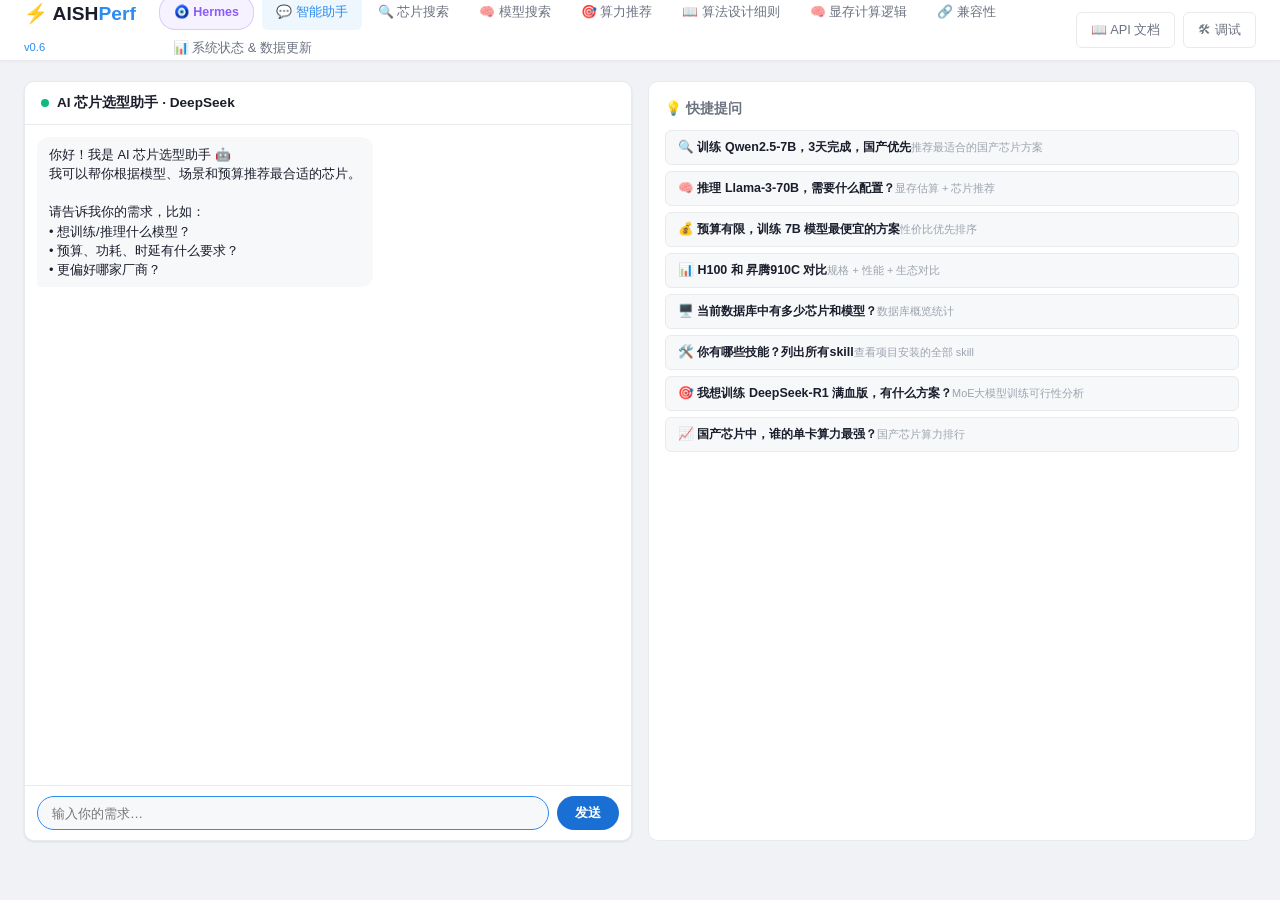
==== static/index.html @ 3d71a78c "chore: checkpoint recommendation and data refresh work" ====
<!DOCTYPE html>
<html lang="zh-CN">
<head>
<meta charset="UTF-8">
<meta name="viewport" content="width=device-width, initial-scale=1.0">
<title>AISHPerf — 算力选型知识图谱 v0.5</title>
<script>
/* 芯片搜索、模型搜索、算力推荐被 iframe 嵌入时自动隐藏平台导航；?embed=1 可显式预览。 */
(function(){
  var path=location.pathname.length>1?location.pathname.replace(/\/+$/,''):'/';
  var supported=['/chips','/models','/recommend'].indexOf(path)>=0;
  var requested=new URLSearchParams(location.search).get('embed');
  var framed=window.self!==window.top;
  if(supported&&(framed||requested==='1'||requested==='true')){
    document.documentElement.classList.add('embed-mode');
  }
})();
</script>
<style>
/* ── Reset & Base ── */
*,*::before,*::after{box-sizing:border-box;margin:0;padding:0}
:root{
  --bg:#f0f2f5;--bg2:#ffffff;--bg3:#f7f8fa;--bg4:#e8eaed;
  --text:#1a1d2b;--text2:#6b7280;--text3:#9ca3af;
  --accent:#2d8cf0;--accent2:#1a6fd4;--green:#10b981;--red:#ef4444;
  --orange:#f59e0b;--blue:#3b82f6;--purple:#8b5cf6;
  --radius:10px;--radius-sm:6px;--border:1px solid var(--bg4);
  --shadow:0 1px 3px rgba(0,0,0,0.06),0 1px 2px rgba(0,0,0,0.04);
  --shadow-hover:0 4px 12px rgba(0,0,0,0.08);
  --transition:0.2s ease;
}
html{font-size:16px;scroll-behavior:smooth}
body{
  font-family:-apple-system,BlinkMacSystemFont,'Segoe UI','PingFang SC','Microsoft YaHei',sans-serif;
  background:var(--bg);color:var(--text);line-height:1.6;
  min-height:100vh;
}
a{color:var(--accent);text-decoration:none}

/* ── Header ── */
header{
  background:var(--bg2);border-bottom:var(--border);
  padding:0 24px;position:sticky;top:0;z-index:100;
  box-shadow:0 1px 2px rgba(0,0,0,0.04);
}
.header-inner{
  max-width:1440px;margin:0 auto;display:flex;align-items:center;
  justify-content:space-between;height:60px;gap:12px;
}
.logo{font-size:1.2rem;font-weight:700;color:var(--text)}
.logo span{color:var(--accent)}
.version{font-size:0.7rem;color:var(--text3);font-weight:400}

/* ── Tabs ── */
nav{display:flex;gap:2px;flex-wrap:wrap}
nav button{
  background:none;border:none;color:var(--text2);font-size:0.8rem;
  padding:8px 14px;border-radius:6px;cursor:pointer;
  font-weight:500;transition:var(--transition);white-space:nowrap;
}
nav button:hover{color:var(--accent);background:var(--bg3)}
nav button.active{color:var(--accent);background:rgba(45,140,240,0.08)}
.hermes-nav-btn{
  display:inline-flex;align-items:center;gap:4px;
  padding:7px 14px;border-radius:16px;cursor:pointer;
  font-size:0.78rem;font-weight:600;color:var(--purple);
  background:rgba(139,92,246,0.08);border:1px solid rgba(139,92,246,0.25);
  transition:var(--transition);white-space:nowrap;text-decoration:none;
  margin-right:6px;
}
.hermes-nav-btn:hover{background:rgba(139,92,246,0.16);border-color:var(--purple);color:var(--purple)}
.api-link{
  color:var(--text2);font-size:0.8rem;font-weight:500;
  padding:7px 14px;border-radius:6px;text-decoration:none;
  border:var(--border);transition:var(--transition);white-space:nowrap;
}
.api-link:hover{color:var(--accent);border-color:var(--accent);background:rgba(45,140,240,0.04)}
.api-links{display:flex;gap:8px}

/* ── Main ── */
main{max-width:1440px;margin:0 auto;padding:20px 24px}
.tab-panel{display:none}
.tab-panel.active{display:block}

/* ── Filters bar ── */
.filters{
  display:flex;flex-wrap:wrap;gap:10px;margin-bottom:14px;
  align-items:center;padding:14px 16px;background:var(--bg2);
  border-radius:var(--radius);border:var(--border);box-shadow:var(--shadow);
}
.filters input,.filters select{
  background:var(--bg3);color:var(--text);border:var(--border);
  border-radius:var(--radius-sm);padding:8px 12px;font-size:0.84rem;
  outline:none;transition:var(--transition);
}
.filters input:focus,.filters select:focus{border-color:var(--accent);box-shadow:0 0 0 3px rgba(45,140,240,0.12)}
.filters .autocomplete-wrapper{flex:1;min-width:160px}
.filters select{min-width:100px}
.filters .btn{
  background:var(--accent);color:#fff;border:none;padding:9px 20px;
  border-radius:var(--radius-sm);font-weight:600;cursor:pointer;
  font-size:0.84rem;transition:var(--transition);
}
.filters .btn:hover{background:var(--accent2);box-shadow:var(--shadow-hover);transform:translateY(-1px)}
.vram-slider{display:flex;align-items:center;gap:6px;font-size:0.8rem;color:var(--text2)}
.vram-slider input{width:80px;min-width:60px;text-align:center}

/* ── Autocomplete dropdown ── */
.autocomplete-wrapper{position:relative;flex:1;min-width:160px}
.autocomplete-wrapper .ac-input{width:100%}
.ac-dropdown{display:none;position:absolute;top:100%;left:0;right:0;z-index:500;
  max-height:280px;overflow-y:auto;background:var(--bg2);border:1px solid var(--accent);
  border-top:none;border-radius:0 0 var(--radius-sm) var(--radius-sm);box-shadow:0 8px 24px rgba(0,0,0,0.1)}
.ac-dropdown.open{display:block}
.ac-item{display:flex;align-items:center;gap:8px;padding:8px 12px;cursor:pointer;
  font-size:0.78rem;border-bottom:var(--border);transition:var(--transition)}
.ac-item:last-child{border-bottom:none}
.ac-item:hover,.ac-item.active{background:var(--bg3)}
.ac-item .ac-name{font-weight:600;color:var(--text);flex:1;overflow:hidden;text-overflow:ellipsis;white-space:nowrap}
.ac-item .ac-meta{color:var(--text3);font-size:0.68rem;white-space:nowrap;flex-shrink:0}
.ac-item .ac-tag{font-size:0.62rem;padding:1px 5px;border-radius:3px;flex-shrink:0}
.ac-empty{padding:10px 14px;font-size:0.75rem;color:var(--text3);text-align:center}
/* Selected tags */
.ac-tags{display:flex;flex-wrap:wrap;gap:4px;margin-bottom:6px}
.ac-tag{display:inline-flex;align-items:center;gap:4px;background:var(--accent);color:#fff;
  padding:3px 10px;border-radius:14px;font-size:0.72rem;cursor:pointer}
.ac-tag:hover{background:var(--red)}

/* ── Cards ── */
.card-grid{display:grid;grid-template-columns:repeat(auto-fill,minmax(340px,1fr));gap:12px}
.card{
  background:var(--bg2);border:var(--border);border-radius:var(--radius);
  padding:16px 18px;cursor:pointer;transition:var(--transition);box-shadow:var(--shadow);
}
.card:hover{border-color:var(--accent);transform:translateY(-2px);box-shadow:var(--shadow-hover)}

.card-header{display:flex;justify-content:space-between;align-items:flex-start;margin-bottom:8px}
.card-vendor{
  font-size:0.72rem;padding:2px 8px;border-radius:4px;
  font-weight:600;letter-spacing:0.04em;
}
.vendor-foreign{background:rgba(59,130,246,0.1);color:var(--blue)}
.vendor-domestic{background:rgba(245,158,11,0.1);color:var(--orange)}
.card-model{font-size:1rem;font-weight:600;margin-bottom:4px}
.card-series{font-size:0.78rem;color:var(--text3);margin-bottom:8px}

.card-stats{display:grid;grid-template-columns:1fr 1fr;gap:4px 14px}
.card-stat{display:flex;justify-content:space-between;font-size:0.78rem}
.card-stat .label{color:var(--text3)}
.card-stat .value{font-weight:600;font-variant-numeric:tabular-nums}

.card-tags{display:flex;gap:6px;flex-wrap:wrap;margin-top:8px}
.card-meta{display:flex;gap:12px;font-size:0.7rem;color:var(--text3);margin-top:6px;padding-top:6px;border-top:var(--border)}
.card-meta span{display:flex;align-items:center;gap:3px}
.tag{
  font-size:0.68rem;padding:2px 8px;border-radius:4px;
  background:var(--bg3);color:var(--text2);
}
.tag.precision{color:var(--purple);background:rgba(139,92,246,0.08)}
.tag.cloud{color:var(--blue);background:rgba(59,130,246,0.08)}
.tag.compat{color:var(--blue);background:rgba(59,130,246,0.08)}
.tag.undisclosed{color:var(--red);background:rgba(239,68,68,0.08);font-weight:600}

/* ── Detail panel ── */
.detail-overlay{
  display:none;position:fixed;inset:0;z-index:200;
  background:rgba(0,0,0,0.75);backdrop-filter:blur(4px);
  overflow-y:auto;padding:24px;
}
.detail-overlay.open{display:flex;justify-content:center;align-items:center}
.detail-panel{
  background:var(--bg2);border:var(--border);border-radius:var(--radius);
  width:100%;max-width:960px;max-height:82vh;
  display:flex;flex-direction:column;
  box-shadow:0 16px 48px rgba(0,0,0,0.12);overflow:hidden;
}
.detail-header{
  padding:18px 22px;border-bottom:var(--border);
  display:flex;justify-content:space-between;align-items:center;
  position:sticky;top:0;background:var(--bg2);border-radius:var(--radius) var(--radius) 0 0;z-index:10;
}
.detail-header h2{font-size:1.1rem}
.detail-close{
  background:var(--bg4);border:none;color:var(--text);width:30px;height:30px;
  border-radius:50%;cursor:pointer;font-size:1rem;display:flex;
  align-items:center;justify-content:center;transition:var(--transition);
}
.detail-close:hover{background:var(--red);color:#fff}
/* ── Detail tabs (v3.0) ── */
.detail-tabs{
  display:flex;gap:4px;padding:0 22px;border-bottom:var(--border);
  background:var(--bg3);overflow-x:auto;
}
.detail-tab{
  background:none;border:none;color:var(--text2);font-size:0.78rem;
  padding:10px 16px;cursor:pointer;font-weight:500;
  border-bottom:2px solid transparent;transition:var(--transition);
  white-space:nowrap;
}
.detail-tab:hover{color:var(--text);background:var(--bg4)}
.detail-tab.active{color:var(--accent);border-bottom-color:var(--accent)}
.detail-tab-panel{display:none;padding:14px 22px 22px;overflow-y:auto;overflow-x:hidden;flex:1;min-height:0;word-break:break-word}
.detail-tab-panel.active{display:block;overflow-y:auto;max-height:100%}
.detail-body{padding:0;overflow:hidden;flex:1;min-height:0;display:flex;flex-direction:column}

.group{
  margin-bottom:14px;border:var(--border);border-radius:var(--radius-sm);
  overflow:visible;
}
.group-header{
  padding:9px 14px;background:var(--bg3);
  font-size:0.78rem;font-weight:700;
  letter-spacing:0.05em;color:var(--accent);cursor:pointer;
  display:flex;justify-content:space-between;align-items:center;
  position:relative;z-index:1;text-transform:none;
}
.group-header{text-transform:none;}
.group.collapsed .group-body{display:none}
.group-body{overflow:visible!important;padding:10px 14px;display:grid;grid-template-columns:repeat(auto-fill,minmax(220px,1fr));gap:6px}
.group-field{overflow:visible;display:flex;justify-content:space-between;font-size:0.78rem;gap:6px;padding:4px 6px;border-bottom:var(--border);border-radius:2px}
.group-field:nth-child(even){background:var(--bg4)}
.group-field .key{color:var(--text3);white-space:nowrap;min-width:120px}
.group-field .val{font-weight:500;text-align:right;word-break:break-all;position:relative;cursor:help}
.group-field .val:hover{color:var(--accent)}

/* Provenance tooltip — positioned via JS, CSS fallback */
.prov-tooltip{display:none;position:absolute;bottom:calc(100% + 6px);right:0;z-index:99999;
  background:var(--bg2);border:2px solid var(--accent);border-radius:var(--radius-sm);
  padding:8px 10px;min-width:240px;max-width:380px;box-shadow:0 12px 32px rgba(0,0,0,0.2);
  font-size:0.68rem;text-align:left;pointer-events:none}
.val-has-provenance:hover>.prov-tooltip{display:block}

/* Provenance row */
.prov-row{
  font-size:0.72rem;padding:4px 8px;background:var(--bg3);border-radius:4px;
  margin:2px 0;color:var(--text2);
}
.prov-row .prov-src{color:var(--accent);word-break:break-all}

/* ── Table view ── */
.data-table{width:100%;border-collapse:collapse;font-size:0.78rem}
.data-table th{
  text-align:left;padding:8px 10px;background:var(--bg3);
  color:var(--text2);font-weight:600;border-bottom:var(--border);
  position:sticky;top:0;
}
.data-table td{padding:6px 10px;border-bottom:var(--border)}
.data-table tr:hover{background:var(--bg3)}
.table-wrap{max-height:500px;overflow:auto;border:var(--border);border-radius:var(--radius-sm)}

/* ── Recommend form ── */
.recommend-form{
  display:grid;grid-template-columns:repeat(auto-fill,minmax(190px,1fr));
  gap:10px;padding:18px;background:var(--bg2);border-radius:var(--radius);
  border:var(--border);margin-bottom:18px;
}
.form-group{display:flex;flex-direction:column;gap:4px}
.form-group label{font-size:0.73rem;color:var(--text2);font-weight:600}
.form-group input,.form-group select{
  background:var(--bg3);color:var(--text);border:var(--border);
  border-radius:var(--radius-sm);padding:8px 10px;font-size:0.85rem;outline:none;
}
.form-group input:focus,.form-group select:focus{border-color:var(--accent)}
.form-actions{grid-column:1/-1;display:flex;gap:8px}
.form-actions .btn{padding:9px 24px;font-size:0.88rem}
.toggle-row{display:flex;align-items:center;gap:6px}
.toggle-row label{font-size:0.8rem;color:var(--text2)}
.toggle{
  width:40px;height:22px;background:var(--bg4);border-radius:11px;
  position:relative;cursor:pointer;transition:var(--transition);
}
.toggle.on{background:var(--accent)}
.toggle::after{
  content:'';position:absolute;width:16px;height:16px;background:#fff;
  border-radius:50%;top:3px;left:3px;transition:var(--transition);
}
.toggle.on::after{left:21px}

/* ── Advanced filter (collapsible) ── */
.rec-advanced{grid-column:1/-1;border:var(--border);border-radius:var(--radius-sm);overflow:hidden;background:var(--bg3)}
.rec-advanced summary{
  cursor:pointer;list-style:none;display:flex;align-items:center;gap:8px;
  padding:10px 14px;font-weight:600;font-size:0.85rem;color:var(--text);user-select:none;
}
.rec-advanced summary::-webkit-details-marker{display:none}
.rec-advanced summary::marker{display:none}
.rec-advanced .rec-adv-arrow{margin-left:auto;color:var(--text2);font-size:0.7rem;transition:transform 0.2s}
.rec-advanced[open] .rec-adv-arrow{transform:rotate(90deg)}
.rec-advanced-grid{display:grid;grid-template-columns:repeat(auto-fill,minmax(190px,1fr));gap:10px;padding:14px;border-top:var(--border)}

/* ── Recommend result card ── */
.rec-card{
  background:var(--bg2);border:var(--border);border-radius:var(--radius);
  padding:16px 18px;margin-bottom:10px;transition:var(--transition);
}
.rec-card:hover{border-color:var(--accent)}
.rec-card.best{border-color:var(--accent);box-shadow:0 4px 16px rgba(45,140,240,0.15)}
.rec-rank{font-size:.86rem;color:var(--accent);font-weight:700;margin-bottom:10px}
.rec-header{display:flex;justify-content:space-between;align-items:flex-start;margin-bottom:8px}
.rec-header h3{font-size:0.95rem}
.rec-score{font-size:1.3rem;font-weight:700;color:var(--accent)}
.rec-stats{display:grid;grid-template-columns:repeat(auto-fill,minmax(130px,1fr));gap:4px;margin-bottom:8px}
.rec-stat .label{font-size:0.68rem;color:var(--text3)}
.rec-stat .value{font-size:0.85rem;font-weight:600}
.rec-rationale{font-size:.82rem;color:var(--text2)}
/* ── Recommend card overview (3 columns) ── */
.rec-overview-grid{
  display:grid;grid-template-columns:minmax(0,1.05fr) minmax(0,1.1fr) minmax(250px,.85fr);
  gap:12px;margin-bottom:12px;
}
.rec-overview-panel{
  min-width:0;background:var(--bg3);border:1px solid var(--bg4);
  border-radius:var(--radius-sm);padding:14px 16px;
}
.rec-overview-title{
  display:flex;align-items:center;gap:7px;margin-bottom:11px;
  color:var(--text);font-size:1.08rem;font-weight:750;line-height:1.3;
}
.rec-basic-primary{display:grid;grid-template-columns:1fr 1fr;gap:8px}
.rec-basic-field{
  min-width:0;padding:8px 10px;background:var(--bg2);border:1px solid var(--bg4);
  border-radius:6px;
}
.rec-basic-field.wide{grid-column:1/-1}
.rec-basic-field .label{font-size:.73rem;color:var(--text3);margin-bottom:2px}
.rec-basic-field .value{font-size:.92rem;color:var(--text);font-weight:700;line-height:1.45;word-break:break-word}
.rec-basic-field .value.precision{font-size:.78rem;font-weight:600}
.rec-basic-secondary{display:flex;flex-wrap:wrap;gap:6px;margin-top:9px}
.rec-basic-secondary span{
  padding:3px 7px;border-radius:4px;background:var(--bg4);color:var(--text2);
  font-size:.71rem;line-height:1.4;
}
.rec-basic-actions{display:flex;align-items:center;gap:8px;margin-top:10px;flex-wrap:wrap}
.rec-basic-actions .rec-profile-btn{margin-left:0}
.rec-reason-list{list-style:none;display:grid;gap:9px}
.rec-reason-list li{font-size:.83rem;color:var(--text2);line-height:1.55;padding-left:14px;position:relative}
.rec-reason-list li::before{content:'•';position:absolute;left:0;color:var(--accent);font-weight:800}
.rec-reason-list b{color:var(--text);font-weight:700}
.rec-quantity-list{display:grid;gap:10px}
.rec-quantity-tier{
  display:grid;grid-template-columns:1fr auto;gap:3px 12px;align-items:center;
  padding:11px 12px;background:var(--bg2);border:1px solid var(--bg4);border-radius:7px;
}
.rec-quantity-tier.primary{border-color:rgba(45,140,240,.35);background:rgba(45,140,240,.045)}
.rec-quantity-tier .qt-name{font-size:.83rem;color:var(--text);font-weight:700}
.rec-quantity-tier .qt-cards{grid-row:1/3;grid-column:2;font-size:1.35rem;color:var(--accent);font-weight:800;white-space:nowrap}
.rec-quantity-tier .qt-cards small{font-size:.72rem;margin-left:2px;color:var(--text2)}
.rec-quantity-tier .qt-desc{font-size:.7rem;color:var(--text3);line-height:1.45}
.rec-quantity-note{margin-top:9px;color:var(--text3);font-size:.69rem;line-height:1.5}
.rec-deployment-content{margin-top:12px;padding-top:11px;border-top:1px solid var(--bg4)}
.rec-deployment-content .deployment-title{font-size:.86rem;font-weight:750;color:var(--text);margin-bottom:7px}
.rec-deployment-content .rec-rationale{font-size:.77rem;line-height:1.5;margin-bottom:8px}
.rec-deployment-content .rec-deploy-link,.rec-deployment-content .rec-deploy-none{margin-left:0;font-size:.74rem}
@media(max-width:1050px){
  .rec-overview-grid{grid-template-columns:1fr 1fr}
  .rec-quantity-panel{grid-column:1/-1}
  .rec-quantity-list{grid-template-columns:1fr 1fr}
}
@media(max-width:720px){
  .rec-overview-grid{grid-template-columns:1fr}
  .rec-quantity-panel{grid-column:auto}
  .rec-quantity-list{grid-template-columns:1fr}
  .rec-basic-primary{grid-template-columns:1fr}
  .rec-basic-field.wide{grid-column:auto}
}
/* ── Legacy compact row helpers ── */
.rec-calc-row{
  display:grid;grid-template-columns:1fr 1fr;gap:12px;margin-bottom:10px;
  background:var(--bg3);border-radius:var(--radius-sm);padding:10px 14px;
}
@media(max-width:700px){.rec-calc-row{grid-template-columns:1fr}}
.rec-calc-item{font-size:0.73rem;padding:2px 0}
.rec-calc-item .rcl{color:var(--text3);font-size:0.68rem}
.rec-calc-item .rcv{color:var(--text);font-weight:600}
.rec-calc-item .rcd{color:var(--text3);font-size:0.63rem;word-break:break-all}
.rec-chip-row{
  display:flex;align-items:center;gap:10px;flex-wrap:wrap;
  background:var(--bg3);border-radius:var(--radius-sm);padding:8px 14px;margin-bottom:10px;
  font-size:0.75rem;
}
.rec-chip-row .chip-name{font-weight:700;font-size:0.88rem;color:var(--text)}
.rec-chip-row .chip-meta{color:var(--text2);font-size:0.7rem}
.rec-chip-row .chip-spec{color:var(--text);font-weight:500;font-size:0.72rem;white-space:nowrap}
.rec-chip-row .chip-spec-sep{color:var(--bg4)}
.rec-profile-btn{
  display:inline-block;margin-left:auto;font-size:.72rem;color:var(--accent);
  cursor:pointer;padding:4px 10px;border:1px solid var(--accent);border-radius:4px;
  transition:var(--transition);background:transparent;white-space:nowrap;flex-shrink:0;
}
.rec-profile-btn:hover{background:var(--accent);color:#fff}
.rec-deploy-link{
  display:inline-block;font-size:.74rem;color:var(--green);cursor:pointer;
  padding:4px 10px;border:1px solid var(--green);border-radius:4px;
  transition:var(--transition);background:transparent;white-space:nowrap;
  text-decoration:none;flex-shrink:0;margin-left:auto;
}
.rec-deploy-link:hover{background:var(--green);color:#fff}
.rec-deploy-none{
  font-size:.72rem;color:var(--text3);white-space:nowrap;margin-left:auto;
}
/* ── Scoring detail panel (collapsible) ── */
.rec-scoring-breakdown{
  margin:0 0 8px;border:1px solid rgba(45,140,240,.22);
  background:rgba(45,140,240,.035);border-radius:8px;overflow:hidden;
}
.rec-scoring-toggle{
  display:flex;align-items:center;gap:8px;width:100%;font-size:.91rem;font-weight:700;
  color:var(--accent);cursor:pointer;user-select:none;padding:10px 12px;
}
.rec-scoring-toggle .arrow{transition:transform 0.2s;font-size:.62rem}
.rec-scoring-toggle.open .arrow{transform:rotate(90deg)}
.rec-scoring-panel{
  display:none;margin:0;border-top:1px solid rgba(45,140,240,.14);padding:10px 12px 4px;
}
.rec-scoring-panel.open{display:block}
.rec-scoring-cat{
  margin-bottom:8px;border:1px solid var(--bg4);border-radius:var(--radius-sm);
  overflow:hidden;
}
.rec-scoring-cat-header{
  padding:7px 10px;background:var(--bg4);font-size:.79rem;font-weight:600;
  display:flex;align-items:center;gap:8px;
}
.rec-scoring-cat-header .cat-score{color:var(--accent);margin-left:auto}
.rec-scoring-dim{
  padding:6px 10px 6px 18px;font-size:.74rem;border-bottom:1px solid var(--bg4);
  line-height:1.5;
}
.rec-scoring-dim:last-child{border-bottom:none}
.rec-scoring-dim .dim-head{
  display:flex;align-items:baseline;gap:8px;flex-wrap:wrap;
}
.rec-scoring-dim .dim-name{font-weight:600;color:var(--text);font-size:.78rem}
.rec-scoring-dim .dim-wbar{font-size:.66rem;color:var(--text3)}
.rec-scoring-dim .dim-calc{font-size:.69rem;color:var(--text2);margin-top:2px}
.rec-scoring-dim .dim-formula{font-size:.66rem;color:var(--text3);font-family:monospace;margin-top:1px}
.rec-scoring-dim .dim-raw{font-size:.64rem;color:var(--text3);margin-top:1px}
.rec-scoring-dim .dim-trace-explain{font-size:.65rem;color:var(--text2);margin:1px 0 3px 15px;line-height:1.45}
.rec-scoring-dim .dim-explain{
  font-size:.67rem;color:var(--text2);margin-top:4px;padding:4px 7px;
  border-left:2px solid var(--accent);background:color-mix(in srgb,var(--accent) 6%,transparent);
  border-radius:0 4px 4px 0;
}
html.embed-mode header{display:none}
html.embed-mode main{padding-top:12px}
.dim-row{cursor:pointer;transition:background 0.15s;padding:3px 4px;border-radius:4px;margin:0 -4px}
.dim-row:hover{background:rgba(255,255,255,0.04)}
.scoring-details{margin-top:8px}
.scoring-details summary{font-size:0.75rem;color:var(--text2);cursor:pointer;font-weight:500;user-select:none}
.scoring-dim{font-size:0.68rem;color:var(--text3);margin-top:6px;line-height:1.5}

/* Score tooltip */
.score-tooltip{
  position:fixed;z-index:9999;max-width:380px;min-width:200px;
  background:rgba(20,24,36,0.96);color:#e8eaf0;
  border:1px solid rgba(255,255,255,0.12);border-radius:10px;
  padding:12px 15px;font-size:0.78rem;line-height:1.55;
  box-shadow:0 8px 32px rgba(0,0,0,0.5);
  pointer-events:none;opacity:0;transition:opacity 0.18s;
  backdrop-filter:blur(8px);
}
.score-tooltip.visible{opacity:1}
.score-tooltip .tt-title{font-weight:700;font-size:0.88rem;margin-bottom:6px;display:flex;justify-content:space-between;align-items:center}
.score-tooltip .tt-title .tt-score{font-size:1.1rem;color:var(--accent)}
.score-tooltip .tt-formula{color:var(--text2);font-size:0.73rem;margin-bottom:6px;padding:6px 8px;background:rgba(255,255,255,0.04);border-radius:6px;font-family:'SF Mono','Cascadia Code',Consolas,monospace}
.score-tooltip .tt-raw{font-size:0.7rem;color:var(--text3)}
.score-tooltip .tt-raw span{display:inline-block;margin-right:10px;white-space:nowrap}
.score-tooltip .tt-weight{color:var(--text3);font-size:0.7rem;margin-top:4px}

.dim-row{cursor:pointer;transition:background 0.15s;padding:3px 4px;border-radius:4px;margin:0 -4px}
.dim-row:hover{background:rgba(255,255,255,0.04)}

/* VRAM + card calculation breakdown */
.calc-breakdown{margin:0 0 8px;border:1px solid rgba(45,140,240,.22);background:rgba(45,140,240,.035);border-radius:8px;font-size:.77rem;overflow:hidden}
.calc-breakdown summary{list-style:none;display:flex;align-items:center;gap:8px;padding:10px 12px;font-weight:700;color:var(--accent);cursor:pointer;user-select:none;font-size:.91rem}
.calc-breakdown summary::-webkit-details-marker{display:none}.calc-breakdown summary::marker{display:none}
.calc-breakdown summary .calc-arrow{font-size:.62rem;transition:transform .2s}.calc-breakdown[open] summary .calc-arrow{transform:rotate(90deg)}
.calc-breakdown summary .calc-summary-text{margin-left:auto;color:var(--text2);font-weight:500;font-size:.7rem}
.calc-body{padding:0 12px 12px;border-top:1px solid rgba(45,140,240,.14)}
.calc-inputs{display:flex;gap:5px;flex-wrap:wrap;padding:9px 0 7px}.calc-chip{padding:2px 7px;border-radius:10px;background:var(--bg4);color:var(--text2);font-size:.68rem}
.calc-moe-note{display:flex;gap:7px;margin:2px 0 9px;padding:7px 9px;border-radius:6px;background:rgba(245,158,11,.09);color:var(--orange);font-size:.71rem;line-height:1.45}
.calc-section-title{font-weight:650;color:var(--text);font-size:.77rem;margin:9px 0 5px}
.calc-component{display:grid;grid-template-columns:minmax(130px,.7fr) minmax(280px,2.3fr) auto;gap:10px;align-items:center;padding:7px 9px;margin:4px 0;background:var(--bg3);border-radius:6px}
.calc-component .cc-name{color:var(--text2);font-size:.71rem}.calc-component .cc-formula{color:var(--text);font-family:'SF Mono','Cascadia Code',Consolas,monospace;font-size:.7rem;word-break:break-word}.calc-component .cc-result{color:var(--accent);font-weight:700;white-space:nowrap}
.calc-tiers{display:grid;grid-template-columns:repeat(3,minmax(0,1fr));gap:7px}.calc-tiers.two{grid-template-columns:repeat(2,minmax(0,1fr))}.calc-tier{padding:8px 9px;background:var(--bg3);border-radius:6px}.calc-tier .ct-name{font-size:.68rem;color:var(--text3)}.calc-tier .ct-value{font-size:.88rem;font-weight:700;color:var(--text);margin:2px 0}.calc-tier .ct-formula{font-size:.66rem;color:var(--text2);line-height:1.45;word-break:break-word}
.calc-total-line{margin:6px 0 2px;padding:7px 9px;background:rgba(45,140,240,.08);border-radius:6px;color:var(--text);font-size:.72rem}.calc-total-line b{color:var(--accent)}
@media(max-width:800px){.calc-component{grid-template-columns:1fr}.calc-tiers,.calc-tiers.two{grid-template-columns:1fr}.calc-breakdown summary .calc-summary-text{display:none}}


/* Agent quick-chips panel */
.agent-layout{display:grid;grid-template-columns:1fr 1fr;gap:16px;height:calc(100vh - 140px);min-height:560px}
@media(max-width:900px){.agent-layout{grid-template-columns:1fr}}
.agent-chat-panel{display:flex;flex-direction:column;background:var(--bg2);border:var(--border);border-radius:var(--radius);overflow:visible;box-shadow:var(--shadow)}
.agent-chat-header{padding:10px 16px;border-bottom:var(--border);font-size:0.85rem;font-weight:600;display:flex;align-items:center;gap:8px;flex-shrink:0}
.agent-chat-header .dot{width:8px;height:8px;background:var(--green);border-radius:50%;animation:pulse 2s infinite}
@keyframes pulse{0%,100%{opacity:1}50%{opacity:0.4}}
#chat-messages{flex:1;overflow-y:auto;padding:12px;display:flex;flex-direction:column;gap:8px}
.chat-msg{max-width:85%;padding:8px 12px;border-radius:12px;font-size:0.8rem;line-height:1.5;word-break:break-word}
.chat-msg.tool{background:rgba(59,130,246,0.06);border:1px solid rgba(59,130,246,0.15);color:var(--blue);font-size:0.7rem;max-width:90%}
.chat-msg.tool pre{font-size:0.65rem;max-height:120px;overflow:auto;margin:4px 0 0;padding:4px 6px;background:var(--bg2);border-radius:4px;white-space:pre-wrap}
#chat-input-area{display:flex;gap:8px;padding:10px 12px;border-top:var(--border);flex-shrink:0}
#chat-input{flex:1;background:var(--bg3);color:var(--text);border:var(--border);border-radius:20px;padding:8px 14px;font-size:0.82rem;outline:none}
#chat-input:focus{border-color:var(--accent)}
#chat-send{background:var(--accent2);color:#fff;border:none;border-radius:20px;padding:8px 18px;font-weight:600;cursor:pointer;font-size:0.82rem;transition:var(--transition)}
#chat-send:hover{background:var(--accent)}
#chat-send:disabled{opacity:0.5;cursor:default}
.chat-typing{display:flex;gap:4px;padding:8px 12px}
.chat-typing span{width:6px;height:6px;background:var(--accent);border-radius:50%;animation:chatBounce 1.2s infinite}
.chat-typing span:nth-child(2){animation-delay:0.2s}
.chat-typing span:nth-child(3){animation-delay:0.4s}
@keyframes chatBounce{0%,60%,100%{transform:translateY(0)}30%{transform:translateY(-6px)}}

/* Agent quick-chips panel */
.agent-quick-panel{background:var(--bg2);border:var(--border);border-radius:var(--radius);padding:16px;overflow-y:auto}
.agent-quick-panel h3{font-size:0.85rem;margin-bottom:10px;color:var(--text2)}
.quick-chip{display:block;width:100%;text-align:left;background:var(--bg3);border:var(--border);border-radius:var(--radius-sm);padding:8px 12px;margin-bottom:6px;cursor:pointer;color:var(--text);font-size:0.78rem;transition:var(--transition)}
.quick-chip:hover{background:var(--bg4);border-color:var(--accent)}
.quick-chip .qc-title{font-weight:600;margin-bottom:2px}
.quick-chip .qc-desc{color:var(--text3);font-size:0.68rem}
.chat-msg.user{align-self:flex-end;background:var(--accent);color:#fff;border-bottom-right-radius:4px}
.chat-msg.assistant{align-self:flex-start;background:var(--bg3);color:var(--text);border-bottom-left-radius:4px}

/* ── Status cards ── */
.status-grid{display:grid;grid-template-columns:repeat(auto-fill,minmax(170px,1fr));gap:12px}
.stat-card{
  background:var(--bg2);border:var(--border);border-radius:var(--radius);
  padding:14px;text-align:center;
}
.stat-card .num{font-size:1.8rem;font-weight:700;color:var(--accent)}
.stat-card .lbl{font-size:0.75rem;color:var(--text2);margin-top:3px}
.status-section-title{display:flex;align-items:center;justify-content:space-between;gap:12px;margin:24px 0 12px}
.status-section-title h2{font-size:1.05rem}
.source-update-summary{display:flex;gap:10px;flex-wrap:wrap;margin-bottom:12px}
.source-update-pill{background:var(--bg2);border:var(--border);border-radius:999px;padding:6px 12px;font-size:0.75rem;color:var(--text2)}
.source-run-card{background:var(--bg2);border:var(--border);border-radius:var(--radius);padding:15px 16px;margin-bottom:12px;box-shadow:var(--shadow)}
.source-run-head{display:flex;align-items:center;justify-content:space-between;gap:12px;margin-bottom:11px}
.source-run-title{font-size:0.88rem;font-weight:700;color:var(--text)}
.source-run-status{border-radius:999px;padding:4px 10px;font-size:0.72rem;font-weight:700;background:rgba(59,130,246,0.1);color:var(--accent)}
.source-run-status.success{background:rgba(16,185,129,0.11);color:var(--green)}
.source-run-status.partial{background:rgba(245,158,11,0.12);color:var(--orange)}
.source-run-status.failed{background:rgba(239,68,68,0.1);color:var(--red)}
.source-run-stats{display:grid;grid-template-columns:repeat(5,minmax(92px,1fr));gap:8px}
.source-run-stat{background:var(--bg3);border-radius:var(--radius-sm);padding:9px 10px}
.source-run-stat b{display:block;font-size:1rem;color:var(--text);margin-bottom:2px}
.source-run-stat span{font-size:0.7rem;color:var(--text3)}
.source-run-meta{display:grid;grid-template-columns:repeat(auto-fit,minmax(180px,1fr));gap:8px;margin-top:10px}
.source-run-meta-item{background:var(--bg3);border-radius:var(--radius-sm);padding:8px 10px}
.source-run-meta-item span{display:block;font-size:0.68rem;color:var(--text3);margin-bottom:3px}
.source-run-meta-item b{display:block;font-size:0.75rem;color:var(--text);font-weight:600;line-height:1.45}
.source-business-card{background:linear-gradient(135deg,rgba(59,130,246,0.06),var(--bg2));border:1px solid rgba(59,130,246,0.18);border-radius:var(--radius);padding:15px 16px;margin-bottom:12px}
.source-business-title{font-size:0.88rem;font-weight:700;color:var(--text);margin-bottom:10px}
.source-business-flow{display:flex;align-items:center;gap:7px;flex-wrap:wrap;font-size:0.72rem;color:var(--text3);margin-bottom:11px}
.source-business-step{background:var(--bg3);border:var(--border);border-radius:999px;padding:5px 9px}
.source-business-step.active{color:var(--accent);border-color:rgba(59,130,246,0.35);background:rgba(59,130,246,0.08)}
.source-business-impact{font-size:0.78rem;color:var(--text2);line-height:1.65}
.source-business-impact b{color:var(--text)}
.source-run-details{background:var(--bg2);border:var(--border);border-radius:var(--radius);margin-bottom:12px;overflow:hidden}
.source-run-details summary{cursor:pointer;padding:12px 16px;font-size:0.8rem;font-weight:700;color:var(--text);list-style:none}
.source-run-details summary::-webkit-details-marker{display:none}
.source-run-details summary:before{content:'▶';display:inline-block;color:var(--accent);font-size:0.68rem;margin-right:8px;transition:transform .15s ease}
.source-run-details[open] summary:before{transform:rotate(90deg)}
.source-run-source-list{border-top:var(--border)}
.source-run-source{display:grid;grid-template-columns:minmax(180px,1.6fr) minmax(120px,.8fr) 100px minmax(180px,1fr);gap:10px;align-items:center;padding:10px 16px;border-bottom:var(--border);font-size:0.73rem}
.source-run-source:last-child{border-bottom:none}
.source-run-source-name{font-weight:600;color:var(--text);word-break:break-word}
.source-run-source-sub{font-size:0.68rem;color:var(--text3);margin-top:2px}
.source-source-status{display:inline-flex;width:max-content;border-radius:999px;padding:3px 8px;font-weight:700;background:rgba(16,185,129,0.1);color:var(--green)}
.source-source-status.failed,.source-source-status.retry_wait,.source-source-status.unsupported{background:rgba(239,68,68,0.09);color:var(--red)}
.source-source-fields{display:flex;gap:4px;flex-wrap:wrap;color:var(--text3)}
.source-source-field{border-radius:999px;background:rgba(139,92,246,0.08);color:var(--purple);padding:3px 7px}
.source-update-list{display:grid;gap:10px}
.source-update-card{background:var(--bg2);border:var(--border);border-radius:var(--radius);padding:15px 16px;box-shadow:var(--shadow)}
.source-update-head{display:flex;justify-content:space-between;gap:14px;align-items:flex-start}
.source-update-title{font-size:0.9rem;font-weight:700;color:var(--text)}
.source-update-meta{font-size:0.72rem;color:var(--text3);margin-top:3px;word-break:break-all}
.source-update-summary-text{font-size:0.8rem;color:var(--text2);line-height:1.65;margin:10px 0}
.source-update-fields{display:flex;gap:6px;flex-wrap:wrap}
.source-update-field{font-size:0.7rem;color:var(--purple);background:rgba(139,92,246,0.08);border:1px solid rgba(139,92,246,0.2);border-radius:999px;padding:3px 9px}
.source-diff{margin-top:12px;border:var(--border);border-radius:var(--radius-sm);overflow:auto;max-height:460px;background:#111827;color:#d1d5db;font:0.75rem/1.55 ui-monospace,SFMono-Regular,Consolas,monospace}
.source-diff-line{display:block;white-space:pre-wrap;padding:0 12px;min-height:1.55em}
.source-diff-line.add{background:rgba(16,185,129,0.16);color:#a7f3d0}
.source-diff-line.del{background:rgba(239,68,68,0.16);color:#fecaca}
.source-diff-line.hunk{color:#93c5fd;background:rgba(59,130,246,0.12)}
.source-update-actions{display:flex;gap:8px;align-items:center;flex-wrap:wrap;margin-top:10px}
.source-update-actions .btn,.status-section-title .btn{background:var(--accent);color:#fff;border:1px solid var(--accent);border-radius:var(--radius-sm);padding:7px 12px;font-size:0.75rem;font-weight:600;cursor:pointer;line-height:1.2}
.source-update-actions .btn.secondary,.status-section-title .btn.secondary{background:var(--bg2);color:var(--accent)}
.source-update-actions .btn:hover,.status-section-title .btn:hover{filter:brightness(0.97)}

/* ── Loading & Empty ── */
.loading{text-align:center;padding:36px;color:var(--text3)}
.spinner{
  width:30px;height:30px;border:3px solid var(--bg4);border-top-color:var(--accent);
  border-radius:50%;animation:spin 0.8s linear infinite;margin:0 auto 10px;
}@keyframes spin{to{transform:rotate(360deg)}}
.empty{text-align:center;padding:36px;color:var(--text3);font-size:0.85rem}
.error{background:rgba(239,68,68,0.06);color:var(--red);padding:10px 14px;
  border-radius:var(--radius-sm);font-size:0.8rem;margin-bottom:10px;border:1px solid rgba(239,68,68,0.15)}
.info{background:rgba(59,130,246,0.06);color:var(--blue);padding:10px 14px;
  border-radius:var(--radius-sm);font-size:0.8rem;margin-bottom:10px;border:1px solid rgba(59,130,246,0.12)}

/* ── Provenance field history ── */
.prov-field{border-bottom:var(--border);padding:8px 0}
.prov-field:last-child{border-bottom:none}
.prov-field-header{padding:4px 0;display:flex;gap:6px;align-items:center;flex-wrap:wrap}
.prov-field-history{padding-left:12px;border-left:2px solid var(--bg4);word-break:break-word;overflow-wrap:break-word}
.prov-history-row{padding:4px 0;border-bottom:1px dashed var(--bg4)}
.prov-history-row:last-child{border-bottom:none}

/* ── Responsive ── */
@media(max-width:768px){
  .header-inner{flex-wrap:wrap;height:auto;padding:10px 0;gap:6px}
  nav{order:3;width:100%;overflow-x:auto}
  .card-grid{grid-template-columns:1fr}
  .filters{flex-direction:column}
  .filters input{min-width:100%}
  .recommend-form{grid-template-columns:1fr}
  .detail-panel{margin:8px 0}
  .source-run-stats{grid-template-columns:repeat(2,minmax(0,1fr))}
  .source-run-meta{grid-template-columns:1fr}
  .source-run-source{grid-template-columns:1fr;gap:5px}
}
/* ═══════════ Methodology & VRAM Tab Styling ═══════════ */
/* ── Hero ── */
.mg-hero{
  background:linear-gradient(135deg, var(--bg2) 0%, rgba(45,140,240,0.06) 50%, var(--bg2) 100%);
  border:1px solid var(--bg4); border-radius:var(--radius);
  padding:28px 32px; margin-bottom:24px;
}
.mg-hero h2{font-size:1.5rem; margin:0 0 6px; color:var(--text); letter-spacing:-0.01em}
.mg-hero .mg-ver{
  display:inline-block; font-size:0.7rem; color:#fff; font-weight:600;
  background:var(--accent); padding:3px 12px; border-radius:12px;
  vertical-align:middle; margin-left:8px;
}
.mg-hero p{color:var(--text2); font-size:0.85rem; margin:0}

/* ── Section title ── */
.mg-section-title{
  display:flex; align-items:center; gap:10px;
  font-size:0.95rem; font-weight:700; color:var(--text);
  margin-bottom:14px; padding-bottom:10px;
  border-bottom:2px solid var(--bg4);
}
.mg-section-title .mg-section-icon{
  width:36px; height:36px; display:flex; align-items:center; justify-content:center;
  border-radius:10px; font-size:1.1rem; flex-shrink:0;
}

/* ── Formula cards grid ── */
.mg-formula-grid{
  display:grid; grid-template-columns:repeat(auto-fill,minmax(280px,1fr));
  gap:12px; margin-bottom:24px;
}
.mg-formula-card{
  background:var(--bg2); border:1px solid var(--bg4); border-radius:var(--radius);
  padding:0; overflow:hidden;
  transition:all 0.2s ease; cursor:default;
}
.mg-formula-card:hover{transform:translateY(-2px); box-shadow:var(--shadow-hover)}
.mg-formula-card .mg-fc-head{
  display:flex; align-items:center; gap:8px;
  padding:10px 14px; font-size:0.72rem; font-weight:600;
  letter-spacing:0.03em; text-transform:uppercase;
}
.mg-formula-card .mg-fc-body{
  padding:12px 16px; display:flex; flex-direction:column; gap:6px;
}
.mg-formula-card .mg-fc-param{
  display:flex; justify-content:space-between; align-items:center;
  font-size:0.72rem; color:var(--text2);
  padding:4px 8px; background:var(--bg3); border-radius:4px;
}
.mg-formula-card .mg-fc-param code{color:var(--text); font-size:0.75rem; font-weight:600}
.mg-fc-label{font-size:0.7rem; color:var(--text3); font-weight:500}
.mg-fc-vram .mg-fc-head{background:rgba(59,130,246,0.08); color:var(--blue); border-left:3px solid var(--blue)}
.mg-fc-compute .mg-fc-head{background:rgba(245,158,11,0.08); color:var(--orange); border-left:3px solid var(--orange)}
.mg-fc-mfu .mg-fc-head{background:rgba(16,185,129,0.08); color:var(--green); border-left:3px solid var(--green)}
.mg-fc-inference .mg-fc-head{background:rgba(139,92,246,0.08); color:var(--purple); border-left:3px solid var(--purple)}

/* ── Category cards ── */
.mg-cat-grid{
  display:grid; grid-template-columns:repeat(4, minmax(0,1fr));
  gap:16px; margin-bottom:24px;
}
.mg-cat-card{
  background:var(--bg2); border:1px solid var(--bg4); border-radius:var(--radius);
  overflow:hidden; transition:all 0.2s ease;
}
.mg-cat-card:hover{transform:translateY(-2px); box-shadow:var(--shadow-hover)}
.mg-cat-card .mg-cc-top{
  padding:18px 20px 14px;
  border-bottom:1px solid var(--bg4);
}
.mg-cat-card:nth-child(1) .mg-cc-top{background:linear-gradient(135deg, rgba(45,140,240,0.07), transparent)}
.mg-cat-card:nth-child(2) .mg-cc-top{background:linear-gradient(135deg, rgba(245,158,11,0.07), transparent)}
.mg-cat-card:nth-child(3) .mg-cc-top{background:linear-gradient(135deg, rgba(16,185,129,0.07), transparent)}
.mg-cat-card:nth-child(4) .mg-cc-top{background:linear-gradient(135deg, rgba(139,92,246,0.07), transparent)}
.mg-cat-card .mg-cc-icon{font-size:1.6rem; margin-bottom:4px}
.mg-cat-card .mg-cc-title-row{
  display:flex; align-items:center; gap:10px; flex-wrap:wrap;
}
.mg-cat-card .mg-cc-title{font-weight:700; font-size:1.05rem; color:var(--text)}
.mg-cat-card .mg-cc-weight{
  font-size:0.73rem; font-weight:700; padding:3px 12px;
  border-radius:12px; letter-spacing:0.02em;
}
.mg-cat-card:nth-child(1) .mg-cc-weight{background:rgba(45,140,240,0.12); color:var(--accent)}
.mg-cat-card:nth-child(2) .mg-cc-weight{background:rgba(245,158,11,0.12); color:var(--orange)}
.mg-cat-card:nth-child(3) .mg-cc-weight{background:rgba(16,185,129,0.12); color:var(--green)}
.mg-cat-card:nth-child(4) .mg-cc-weight{background:rgba(139,92,246,0.12); color:var(--purple)}
.mg-cat-card .mg-cc-desc{color:var(--text2); font-size:0.78rem; margin-top:6px}
.mg-cat-card .mg-cc-body{padding:6px 12px 12px}

/* ── Dimension items inside cat card ── */
.mg-dim-item{
  display:flex; align-items:flex-start; gap:12px;
  padding:10px 12px; margin:4px 0;
  background:var(--bg3); border-radius:var(--radius-sm);
  transition:background 0.15s;
}
.mg-dim-item:hover{background:var(--bg4)}
.mg-dim-item .mg-di-bar{
  width:4px; height:100%; min-height:44px; border-radius:2px;
  flex-shrink:0; align-self:stretch;
}
.mg-dim-item:nth-child(odd) .mg-di-bar{background:var(--accent)}
.mg-dim-item:nth-child(even) .mg-di-bar{background:var(--purple)}
.mg-dim-item .mg-di-content{flex:1; min-width:0}
.mg-dim-item .mg-di-name{
  font-weight:600; font-size:0.84rem; color:var(--text);
  display:flex; align-items:center; gap:6px; flex-wrap:wrap;
}
.mg-dim-item .mg-di-name-en{font-weight:400; font-size:0.65rem; color:var(--text3)}
.mg-dim-item .mg-di-desc{color:var(--text2); font-size:0.72rem; margin-top:2px}
.mg-dim-item .mg-di-meta{display:flex; gap:6px; margin-top:6px; flex-wrap:wrap}
.mg-dim-item .mg-di-tag{
  font-size:0.64rem; padding:2px 10px; border-radius:4px;
  background:var(--bg4); color:var(--text2); font-weight:500;
}
.mg-dim-item .mg-di-tag.primary{
  background:rgba(45,140,240,0.1); color:var(--accent); font-weight:600;
}

/* ── Weight matrix table ── */
.mg-weight-card{
  background:var(--bg2); border:1px solid var(--bg4); border-radius:var(--radius);
  overflow:hidden; margin-bottom:24px;
}
.mg-weight-card .mg-wc-head{
  padding:14px 20px; border-bottom:1px solid var(--bg4);
  display:flex; align-items:center; gap:10px;
  font-weight:700; font-size:0.9rem; color:var(--text);
  background:var(--bg3);
}
.mg-weight-card .mg-wc-body{padding:20px; overflow-x:auto}
.mg-weight-table{width:100%; border-collapse:collapse; font-size:0.85rem}
.mg-weight-table thead th{
  padding:12px 18px; text-align:center; font-weight:600;
  font-size:0.78rem; border-bottom:2px solid var(--bg4);
  background:var(--bg2); position:sticky; top:0;
}
.mg-weight-table thead th:first-child{text-align:left}
.mg-weight-table tbody td{
  padding:12px 18px; text-align:center;
  border-bottom:1px solid var(--bg4);
  font-weight:500;
}
.mg-weight-table tbody td:first-child{text-align:left; font-weight:600}
.mg-weight-table tbody tr:hover{background:rgba(45,140,240,0.03)}
.mg-pill{
  display:inline-block; padding:4px 16px; border-radius:14px;
  font-weight:700; font-size:0.8rem; min-width:48px;
}
.mg-pill.blue{background:rgba(45,140,240,0.1); color:var(--accent)}
.mg-pill.orange{background:rgba(245,158,11,0.1); color:var(--orange)}
.mg-pill.green{background:rgba(16,185,129,0.1); color:var(--green)}
.mg-pill.purple{background:rgba(139,92,246,0.1); color:var(--purple)}

/* ── Constraints ── */
.mg-constraint-grid{
  display:grid; grid-template-columns:repeat(auto-fill,minmax(280px,1fr));
  gap:10px; margin-bottom:24px;
}
.mg-constraint-item{
  display:flex; align-items:flex-start; gap:10px;
  padding:14px 16px;
  background:rgba(239,68,68,0.03); border:1px solid rgba(239,68,68,0.12);
  border-radius:var(--radius-sm); border-left:3px solid var(--red);
  transition:all 0.15s;
}
.mg-constraint-item:hover{background:rgba(239,68,68,0.06); border-color:rgba(239,68,68,0.25)}
.mg-constraint-item .mg-ci-icon{
  color:var(--red); font-weight:700; font-size:0.85rem;
  flex-shrink:0; line-height:1.4;
}
.mg-constraint-item .mg-ci-text{font-size:0.82rem; color:var(--text); line-height:1.45}

/* ── Philosophy grid ── */
.mg-phil-grid{
  display:grid; grid-template-columns:repeat(auto-fill,minmax(240px,1fr));
  gap:10px; margin-bottom:16px;
}
.mg-phil-item{
  display:flex; gap:10px; align-items:flex-start;
  padding:14px 16px; background:var(--bg2);
  border:1px solid var(--bg4); border-radius:var(--radius-sm);
  transition:all 0.15s;
}
.mg-phil-item:hover{transform:translateY(-1px); box-shadow:var(--shadow-hover)}
.mg-phil-item .mg-pi-dot{
  width:8px; height:8px; border-radius:50%; flex-shrink:0;
  margin-top:6px; background:var(--purple);
}
.mg-phil-item .mg-pi-content{flex:1}
.mg-phil-item .mg-pi-title{font-weight:700; color:var(--text); font-size:0.82rem}
.mg-phil-item .mg-pi-desc{color:var(--text2); font-size:0.74rem; margin-top:2px; line-height:1.5}

/* ── VRAM hero card ── */
.vram-hero{
  background:linear-gradient(135deg, var(--bg2) 0%, rgba(139,92,246,0.05) 50%, var(--bg2) 100%);
  border:1px solid var(--bg4); border-radius:var(--radius);
  padding:28px 32px; margin-bottom:24px;
}
.vram-hero h2{font-size:1.5rem; margin:0 0 4px}
.vram-hero .vram-ver{
  display:inline-block; font-size:0.7rem; color:#fff; font-weight:600;
  background:var(--purple); padding:3px 12px; border-radius:12px;
  vertical-align:middle; margin-left:8px;
}
.vram-hero p{color:var(--text2); font-size:0.85rem; margin:0}

/* ── VRAM formula spotlight ── */
.vram-spotlight{
  background:var(--bg2); border:1px solid var(--bg4); border-radius:var(--radius);
  overflow:hidden; margin-bottom:24px;
}
.vram-spotlight .vs-head{
  padding:14px 20px; border-bottom:1px solid var(--bg4);
  display:flex; align-items:center; gap:10px;
  font-weight:700; font-size:0.9rem; color:var(--text);
  background:linear-gradient(135deg, rgba(139,92,246,0.06), transparent);
}
.vram-spotlight .vs-body{padding:18px 24px}
.vram-spotlight .vs-formula{
  font-family:'SF Mono','Cascadia Code',Consolas,monospace;
  font-size:0.92rem; line-height:1.9; font-weight:700; color:var(--accent);
}
.vram-spotlight .vs-formula2{
  font-family:'SF Mono','Cascadia Code',Consolas,monospace;
  font-size:0.84rem; line-height:1.9; color:var(--text2);
  margin-top:6px; padding-top:6px; border-top:1px dashed var(--bg4);
}
.vram-spotlight .vs-note{
  margin-top:10px; padding:10px 14px; background:rgba(245,158,11,0.06);
  border:1px solid rgba(245,158,11,0.15); border-radius:var(--radius-sm);
  font-size:0.76rem; color:var(--orange); display:flex; align-items:flex-start; gap:8px;
}

/* ── VRAM factor cards ── */
.vram-factor-grid{
  display:grid; grid-template-columns:repeat(auto-fit,minmax(440px,1fr));
  gap:18px; margin-bottom:20px;
}
.vram-factor-card{
  background:var(--bg2); border:1px solid var(--bg4); border-radius:var(--radius);
  overflow:hidden; transition:all 0.2s ease;
}
.vram-factor-card:hover{transform:translateY(-2px); box-shadow:var(--shadow-hover)}
.vram-factor-card .vf-head{
  padding:16px 20px; border-bottom:1px solid var(--bg4);
  display:flex; align-items:center; gap:12px; flex-wrap:wrap;
}
.vram-factor-card .vf-head-icon{
  width:36px; height:36px; border-radius:10px;
  display:flex; align-items:center; justify-content:center;
  font-size:1rem; flex-shrink:0;
  background:rgba(45,140,240,0.08); color:var(--accent);
}
.vram-factor-card .vf-head-title{font-weight:700; font-size:0.9rem; color:var(--text); flex:1}
.vram-factor-card .vf-head-code{
  font-size:0.67rem; color:var(--text3); background:var(--bg3);
  padding:3px 12px; border-radius:6px; font-family:'SF Mono',Consolas,monospace;
}
.vram-factor-card .vf-head-desc{
  width:100%; font-size:0.74rem; color:var(--text2); margin-top:2px;
}
.vram-factor-card .vf-body{padding:0}
.vram-factor-card .vf-body table{width:100%; border-collapse:collapse; font-size:0.76rem}
.vram-factor-card .vf-body thead th{
  padding:10px 14px; text-align:left; font-weight:600;
  font-size:0.68rem; color:var(--text3); background:var(--bg3);
  border-bottom:1px solid var(--bg4); text-transform:uppercase;
  letter-spacing:0.04em;
}
.vram-factor-card .vf-body tbody td{
  padding:10px 14px; border-bottom:1px solid var(--bg4);
  vertical-align:top; color:var(--text);
}
.vram-factor-card .vf-body tbody tr:hover{background:rgba(45,140,240,0.02)}
.vram-factor-card .vf-body tbody td:first-child{font-weight:600; font-size:0.74rem}
.vram-factor-card .vf-body tbody td code{
  font-size:0.68rem; background:var(--bg3); padding:2px 10px;
  border-radius:4px; white-space:nowrap; font-weight:600;
  color:var(--accent);
}
.vram-factor-card .vf-body tbody td:last-child{font-size:0.73rem; color:var(--text2); line-height:1.55}

/* ── Responsive: shrink formula/factor grids on narrow screens ── */
@media(max-width:500px){
  .mg-formula-grid{grid-template-columns:1fr}
  .vram-factor-grid{grid-template-columns:1fr}
  .mg-cat-grid{grid-template-columns:1fr}
  .mg-hero{padding:20px}
  .vram-hero{padding:20px}
}
</style>
</head>
<body>

<header>
  <div class="header-inner">
    <div class="logo">⚡ AISH<span>Perf</span> <span class="version">v0.6</span></div>
    <nav id="main-nav"></nav>
    <div class="api-links">
      <a class="api-link" href="/api-docs.html">📖 API 文档</a>
      <a class="api-link" href="/docs" target="_blank" rel="noopener">🛠 调试</a>
    </div>
  </div>
</header>

<main>
<!-- ═══ AGENT ═══ -->
<section id="tab-agent" class="tab-panel active">
  <div class="agent-layout">
	<div class="agent-chat-panel">
	  <div class="agent-chat-header"><span class="dot"></span> AI 芯片选型助手 · DeepSeek</div>
	  <div id="chat-messages">
		<div class="chat-msg assistant">你好！我是 AI 芯片选型助手 🤖<br>我可以帮你根据模型、场景和预算推荐最合适的芯片。<br><br>请告诉我你的需求，比如：<br>• 想训练/推理什么模型？<br>• 预算、功耗、时延有什么要求？<br>• 更偏好哪家厂商？</div>
	  </div>
	  <div id="chat-input-area">
		<input type="text" id="chat-input" placeholder="输入你的需求…" onkeydown="if(event.key==='Enter')sendChat()">
		<button id="chat-send" onclick="sendChat()">发送</button>
	  </div>
	</div>
	<div class="agent-quick-panel" id="agent-quick-panel">
	  <h3>💡 快捷提问</h3>
	  <button class="quick-chip" onclick="$('chat-input').value=this.querySelector('.qc-title').textContent.trim();sendChat()"><span class="qc-title">🔍 训练 Qwen2.5-7B，3天完成，国产优先</span><span class="qc-desc">推荐最适合的国产芯片方案</span></button>
	  <button class="quick-chip" onclick="$('chat-input').value=this.querySelector('.qc-title').textContent.trim();sendChat()"><span class="qc-title">🧠 推理 Llama-3-70B，需要什么配置？</span><span class="qc-desc">显存估算 + 芯片推荐</span></button>
	  <button class="quick-chip" onclick="$('chat-input').value=this.querySelector('.qc-title').textContent.trim();sendChat()"><span class="qc-title">💰 预算有限，训练 7B 模型最便宜的方案</span><span class="qc-desc">性价比优先排序</span></button>
	  <button class="quick-chip" onclick="$('chat-input').value=this.querySelector('.qc-title').textContent.trim();sendChat()"><span class="qc-title">📊 H100 和 昇腾910C 对比</span><span class="qc-desc">规格 + 性能 + 生态对比</span></button>
	  <button class="quick-chip" onclick="$('chat-input').value=this.querySelector('.qc-title').textContent.trim();sendChat()"><span class="qc-title">🖥️ 当前数据库中有多少芯片和模型？</span><span class="qc-desc">数据库概览统计</span></button>
	  <button class="quick-chip" onclick="$('chat-input').value=this.querySelector('.qc-title').textContent.trim();sendChat()"><span class="qc-title">🛠️ 你有哪些技能？列出所有skill</span><span class="qc-desc">查看项目安装的全部 skill</span></button>
	  <button class="quick-chip" onclick="$('chat-input').value=this.querySelector('.qc-title').textContent.trim();sendChat()"><span class="qc-title">🎯 我想训练 DeepSeek-R1 满血版，有什么方案？</span><span class="qc-desc">MoE大模型训练可行性分析</span></button>
	  <button class="quick-chip" onclick="$('chat-input').value=this.querySelector('.qc-title').textContent.trim();sendChat()"><span class="qc-title">📈 国产芯片中，谁的单卡算力最强？</span><span class="qc-desc">国产芯片算力排行</span></button>
	</div>
  </div>
</section>

<!-- ═══ CHIPS ═══ -->
<section id="tab-chips" class="tab-panel">
  <div class="filters" id="chip-filters"></div>
  <div id="chip-summary" style="margin-bottom:8px"></div>
  <div id="chip-results" class="card-grid"></div>
  <div id="chip-loading" class="loading" style="display:none"><div class="spinner"></div></div>
</section>

<!-- ═══ MODELS ═══ -->
<section id="tab-models" class="tab-panel">
  <div class="filters" id="model-filters"></div>
  <div id="model-summary" style="margin-bottom:8px"></div>
  <div id="model-results" class="card-grid"></div>
  <div id="model-loading" class="loading" style="display:none"><div class="spinner"></div></div>
</section>

<!-- ═══ RECOMMEND ═══ -->
<section id="tab-recommend" class="tab-panel">
  <div id="rec-form"></div>
  <div id="rec-results"></div>
  <div id="rec-loading" class="loading" style="display:none"><div class="spinner"></div></div>
</section>

<!-- ═══ COMPAT ═══ -->
<section id="tab-compat" class="tab-panel">
  <div class="filters" id="compat-filters"></div>
  <div id="compat-summary" style="margin-bottom:8px"></div>
  <div id="compat-results" style="display:grid;gap:10px"></div>
  <div id="compat-loading" class="loading" style="display:none"><div class="spinner"></div></div>
</section>

<!-- ═══ METHODOLOGY ═══ -->
<section id="tab-methodology" class="tab-panel">
  <div id="methodology-content" style="max-width:1200px;margin:0 auto"></div>
  <div id="methodology-loading" class="loading" style="display:none"><div class="spinner"></div></div>
</section>

<!-- ═══ VRAM LOGIC ═══ -->
<section id="tab-vram-logic" class="tab-panel">
  <div id="vram-content" style="max-width:1200px;margin:0 auto"></div>
  <div id="vram-loading" class="loading" style="display:none"><div class="spinner"></div></div>
</section>

<!-- ═══ STATUS ═══ -->
<section id="tab-status" class="tab-panel">
  <div class="status-section-title" style="margin-top:0"><h2>📊 系统状态</h2></div>
  <div class="status-grid" id="status-cards"></div>
  <div id="status-loading" class="loading"><div class="spinner"></div></div>
  <div class="status-section-title">
    <div><h2>🔄 数据更新</h2><div style="font-size:0.74rem;color:var(--text3);margin-top:2px">来源网页变化记录，仅供人工核对，不会自动修改正式数据</div></div>
    <button class="btn secondary" onclick="loadSourceUpdates()">刷新记录</button>
  </div>
  <div id="source-update-last-run"></div>
  <div id="source-update-business-link"></div>
  <div id="source-update-run-sources"></div>
  <div id="source-update-summary" class="source-update-summary"></div>
  <div id="source-updates-loading" class="loading" style="display:none"><div class="spinner"></div></div>
  <div id="source-updates-list" class="source-update-list"></div>
</section>
</main>

<!-- ── Detail overlay ── -->
<div class="detail-overlay" id="detail-overlay" onclick="if(event.target===this)closeDetail()">
  <div class="detail-panel" id="detail-panel"></div>
</div>
<!-- Last update: 2026-08-07 19:35 -->
<script>
/* ═══════════════════════════════════════════════════════════
   AISHPerf v0.5 — Dynamic component-based SPA
   ═══════════════════════════════════════════════════════════ */

const API = '/api/v1';
const STATE = { vendors: [], currentTab: 'chips' };
const EMBED_MODE = document.documentElement.classList.contains('embed-mode');

function $(id){return document.getElementById(id)}
function show(el,disp=''){el.style.display=disp}
function hide(el){el.style.display='none'}

/* ═══ Chat Widget ═══ */
const CHAT_HISTORY = []; // in-memory only, no history persistence

async function sendChat(){
  const input=$('chat-input'), msg=input.value.trim();
  if(!msg)return;
  input.value='';
  input.disabled=true;
  $('chat-send').disabled=true;

  // Show user message
  appendChatMsg('user',msg);
  CHAT_HISTORY.push({role:'user',content:msg});

  // Show typing indicator
  const typing=appendTyping();

  try{
    const resp=await fetch(`${API}/chat`,{
      method:'POST',
      headers:{'Content-Type':'application/json'},
      body:JSON.stringify({messages:CHAT_HISTORY})
    });
    if(!resp.ok){throw new Error(resp.status+': '+await resp.text())}

    let assistantText='';
    let currentAssistantEl=null;

    const reader=resp.body.getReader();
    const decoder=new TextDecoder('utf-8');
    let buffer='';

    while(true){
      const {done,value}=await reader.read();
      if(done)break;
      // Use stream:true so incomplete multi-byte characters at chunk boundary
      // are held back and completed by the next chunk
      buffer += decoder.decode(value, {stream: !done});
      const lines=buffer.split('\n');
      buffer=(done ? '' : lines.pop())||'';

      for(const line of lines){
        if(!line.startsWith('data: '))continue;
        const data=line.slice(6).trim();
        if(data==='[DONE]')break;
        try{
          const d=JSON.parse(data);
          if(d.type==='text'){
            assistantText+=d.content;
            if(!currentAssistantEl){
              typing.remove();
              currentAssistantEl=appendChatMsg('assistant','');
            }
            currentAssistantEl.innerHTML=renderMarkdown(assistantText);
            $('chat-messages').scrollTop=$('chat-messages').scrollHeight;
          }else if(d.type==='tool_call'){
            // Skip — tool process is invisible to user
          }else if(d.type==='tool_start'){
            // Skip — tool process is invisible to user
          }else if(d.type==='tool_result'){
            // Skip — tool process is invisible to user
          }
        }catch(e){}
      }
    }

    // Cleanup on completion
    if(assistantText){
      // Final sanitize pass: remove any XML tags that slipped through
      assistantText = assistantText.replace(/<[^>]*?\b(?:function_calls|tool_calls|invoke|parameter)\b[^>]*\/?\s*>/gi,'');
      // Also remove full <tag>...</tag> blocks that might have snuck in
      assistantText = assistantText.replace(/<[^>]*?\b(?:function_calls|tool_calls|invoke|parameter)\b[^>]*>[\s\S]*?<\/[^>]*?\b(?:function_calls|tool_calls|invoke|parameter)\b[^>]*>/gi,'');
      CHAT_HISTORY.push({role:'assistant',content:assistantText});
    }
  }catch(e){
    typing.remove();
    appendChatMsg('assistant','抱歉，请求出错了: '+esc(e.message));
  }

  input.disabled=false;
  $('chat-send').disabled=false;
  input.focus();
}

function appendChatMsg(role,content){
  const msgs=$('chat-messages');
  const el=document.createElement('div');
  el.className='chat-msg '+role;
  el.innerHTML=content;
  msgs.appendChild(el);
  msgs.scrollTop=msgs.scrollHeight;
  return el;
}

function appendTyping(){
  const msgs=$('chat-messages');
  const el=document.createElement('div');
  el.className='chat-typing';
  el.innerHTML='<span></span><span></span><span></span>';
  msgs.appendChild(el);
  msgs.scrollTop=msgs.scrollHeight;
  return el;
}

function renderMarkdown(text){
  // Safety net: strip all XML/DSML tool-call tags and their content
  // Matches <function_calls>, <DSML|function_calls>, <invoke>, <parameter>, <tool_calls> etc.
  let html=text.replace(/<[^>]*?\b(?:function_calls|tool_calls|invoke|parameter)\b[^>]*>[\s\S]*?<\/[^>]*?\b(?:function_calls|tool_calls|invoke|parameter)\b[^>]*>/gi,'');
  html=html.replace(/<\/?[^>]*?\b(?:function_calls|tool_calls|invoke|parameter)\b[^>]*\/?>/gi,'');

  // STRIP <__SYS-... and other hallucinated OpenAI tool call markers
  html=html.replace(/<\s*__+[a-zA-Z_][^>]*\/?\s*>/g,'');

  html=esc(html);
  html=html.replace(/\*\*(.+?)\*\*/g,'<b>$1</b>');
  html=html.replace(/\*(.+?)\*/g,'<i>$1</i>');
  html=html.replace(/`(.+?)`/g,'<code>$1</code>');
  html=html.replace(/\\n/g,'<br>');
  html=html.replace(/\n/g,'<br>');
  return html;
}

/* ═══ Generic Autocomplete (used by chip/model search + recommend) ═══ */
let CHIP_LIST = [];   // { id, name, vendor, type, arch, vram, ... }
let MODEL_LIST = [];  // { id, author, params, arch, tag, downloads }

async function ensureChipList(){
  if(CHIP_LIST.length) return;
  // Load all chips in fewer, larger requests
  const BATCH = 1000;
  let allChips = [];
  for(let off=0; off<2000; off+=BATCH){
    try {
      const data = await fetchJSON(`${API}/chips?limit=${BATCH}&offset=${off}&tier=all`);
      if(data._error || !data.chips || !data.chips.length) break;
      allChips = allChips.concat(data.chips);
      if(data.chips.length < BATCH) break; // last page
    } catch(e) { break; }
  }
  CHIP_LIST = allChips.map(c=>({
    id: c.id, name: c.chip_model||'', vendor: c.vendor_display||'',
    type: c.chip_type||'', arch: c.architecture||'', vram: c.vram_gb||'',
    tier: '',
  })).filter(c=>c.name).sort((a,b)=>a.name.localeCompare(b.name));
}

async function ensureModelList(){
  if(MODEL_LIST.length) return;
  let allModels = [];
  const BATCH = 2000; // API now allows 2000
  for(let off=0; off<2000; off+=BATCH){
    try {
      const data = await fetchJSON(`${API}/models?limit=${BATCH}&offset=${off}`);
      if(data._error || !data.models || !data.models.length) break;
      allModels = allModels.concat(data.models);
      if(data.models.length < BATCH) break;
    } catch(e) { break; }
  }
  MODEL_LIST = allModels.map(m=>({
    id: m.model_id||m.id||'', author: m.author||'',
    params: m.total_params_b||'?', arch: m.architecture_family||'',
    tag: m.pipeline_tag||'', downloads: parseInt(m.downloads)||0,
  })).filter(m=>m.id).sort((a,b)=>{
    const pa=parseFloat(a.params)||0, pb=parseFloat(b.params)||0;
    return pb-pa||(b.downloads||0)-(a.downloads||0);
  });
}

/**
 * Attach autocomplete behaviour to any text input.
 * @param inputId       id of the <input>
 * @param dropdownId    id of the <div> that holds .ac-item children
 * @param source        'chips' | 'models' (which list to search)
 * @param onPick(id)    called when user clicks/enters an item
 * @param multi         if true, clear input after pick & keep dropdown open
 * @param getPickName   optional — override display name for chip list (default name)
 */
function initAutocomplete(inputId, dropdownId, source, onPick, multi=false, getPickName=null){
  const inp = $(inputId), dd = $(dropdownId);
  let activeIdx = -1, lastQuery = '', _suggestTimer = null, _cachedQuery = '';

  // Store onPick on the input element so pickAcItem can call it
  inp._acOnPick = onPick;
  inp._acMulti = multi;

  function items(){ return dd.querySelectorAll('.ac-item'); }

  async function suggest(){
    const q = (inp.value||'').toLowerCase().trim();
    // Skip if same query already resolved (debounce guard)
    if(q === _cachedQuery) return;
    _cachedQuery = q;
    // Debounce: wait 150ms after last keystroke before running expensive filter
    clearTimeout(_suggestTimer);
    activeIdx = -1;
    if(!q || q.length < 1){ dd.classList.remove('open'); return; }
    _suggestTimer = setTimeout(async () => {
      const currentQ = (inp.value||'').toLowerCase().trim();
      if(!currentQ || currentQ.length < 1){ dd.classList.remove('open'); return; }
      if(currentQ === lastQuery) return;
      lastQuery = currentQ;

    let matches;
    if(source==='chips'){
      await ensureChipList();
      matches = CHIP_LIST.filter(c=>
        c.name.toLowerCase().includes(q) || c.vendor.toLowerCase().includes(q) || c.arch.toLowerCase().includes(q)
      ).slice(0,15);
    } else {
      await ensureModelList();
      matches = MODEL_LIST.filter(m=>
        m.id.toLowerCase().includes(q) || m.author.toLowerCase().includes(q)
      ).slice(0,15);
    }

    if(!matches.length){ dd.classList.remove('open'); return; }

    dd.innerHTML = matches.map((m,i)=>{
      let name = source==='chips' ? (getPickName?getPickName(m):m.name) : m.id;
      let meta = source==='chips'
        ? `${esc(m.vendor)} · ${esc(m.type||'')} · VRAM ${m.vram||'?'}GB`
        : `${esc(m.params)}B ${esc(m.arch||'')} · ${esc((m.downloads||0)>1e6?(m.downloads/1e6).toFixed(1)+'M':(m.downloads||0)>1e3?(m.downloads/1e3).toFixed(1)+'K':m.downloads)}↓`;
      let tag = source==='chips'
        ? (m.tier==='datacenter'?`<span class="ac-tag" style="background:rgba(129,140,248,0.15);color:var(--accent)">数据中心</span>`:'')
        : (m.tag?`<span class="ac-tag" style="background:rgba(59,130,246,0.08);color:var(--blue)">${esc(m.tag)}</span>`:'');
      // Use chip name (not numeric id) for the pick value
      let pickValue = source==='chips' ? name : m.id;
      return `<div class="ac-item" data-idx="${i}" data-name="${esc(pickValue)}">
        <span class="ac-name">${esc(name)}</span>${tag}<span class="ac-meta">${meta}</span>
      </div>`;
    }).join('');
    dd.classList.add('open');
    });  // end setTimeout
  }  // end suggest()

  // keyboard navigation
  inp.addEventListener('keydown', async function(e){
    const all = items();
    if(e.key==='ArrowDown'){
      e.preventDefault();
      if(!all.length){ await suggest(); return; }
      activeIdx = Math.min(activeIdx+1, all.length-1);
      all.forEach(el=>el.classList.remove('active'));
      if(all[activeIdx]) {
        all[activeIdx].classList.add('active');
        all[activeIdx].scrollIntoView({block:'nearest'});
      }
    } else if(e.key==='ArrowUp'){
      e.preventDefault();
      activeIdx = Math.max(activeIdx-1, 0);
      all.forEach(el=>el.classList.remove('active'));
      if(all[activeIdx]) all[activeIdx].classList.add('active');
    } else if(e.key==='Enter'){
      e.preventDefault();
      if(activeIdx>=0 && all[activeIdx]){
        const name = all[activeIdx].dataset.name;
        activeIdx = -1;
        if(!multi) inp.value = name;          // update input so _wireEnterFallback sees the picked value
        inp._acPickFired = true;              // suppress duplicate blur/Enter fires
        setTimeout(() => { if(inp) inp._acPickFired = false; }, 300);
        onPick(name);
        if(!multi) dd.classList.remove('open');
      } else {
        dd.classList.remove('open');
        activeIdx = -1;
      }
    } else if(e.key==='Escape'){
      dd.classList.remove('open');
      activeIdx = -1;
    }
  });

  inp.addEventListener('input', suggest);
  inp.addEventListener('focus', suggest);

  // Close on click outside
  document.addEventListener('click', e=>{
    if(!e.target.closest(`#${dropdownId}`) && !e.target.closest(`#${inputId}`)){
      dd.classList.remove('open'); activeIdx = -1;
    }
  });
}

/* Global delegated mousedown on all .ac-dropdown children */
document.addEventListener('mousedown', function(e){
  const item = e.target.closest('.ac-item');
  if(!item) return;
  const dd = item.closest('.ac-dropdown');
  if(!dd) return;
  e.preventDefault();
  const name = item.dataset.name;
  const wrapper = dd.closest('.autocomplete-wrapper');
  const inp = wrapper ? wrapper.querySelector('.ac-input') : null;
  if(!inp || !name) return;
  // Call the stored onPick callback
  if(inp._acOnPick) {
    inp._acOnPick(name);
    if(!inp._acMulti) inp.value = name;
  } else {
    inp.value = name;
  }
  dd.classList.remove('open');
  inp._acPickFired = true;
  setTimeout(() => { if(inp) inp._acPickFired = false; }, 300);
});

/**
 * Wire the onPick callback to fire on both:
 * - Keyboard Enter with dropdown item selected (handled in initAutocomplete keydown)
 * - Mouse click on dropdown item (pickAcItem + acPickFired flag)
 */
function _wireEnterFallback(inputId, onPick, multi){
  const inp = $(inputId);
  if(!inp) return;
  inp.addEventListener('keydown', function(e){
    if(e.key==='Enter'){
      // If dropdown was just clicked (acPickFired), let the click do its thing
      if(inp._acPickFired){ inp._acPickFired = false; return; }
      // If dropdown is open and has a selection, the initAutocomplete Enter handler runs first
      // This handler runs AFTER, so check if dropdown is still open
      const dd = inp.closest('.autocomplete-wrapper')?.querySelector('.ac-dropdown');
      if(dd && dd.classList.contains('open')) return; // initAutocomplete handler will handle it
      // No dropdown open — user just pressed Enter in the input
      const val = inp.value.trim();
      if(val) {
        inp._acPickFired = true;              // suppress duplicate blur fire
        setTimeout(() => { if(inp) inp._acPickFired = false; }, 300);
        onPick(val);
      }
    }
  });
  // ── Focus/blur based change detection ──
  // Only fire onPick on blur when the user actually modified the text,
  // not on every navigation (tab switch, card click, etc.).
  let _focusVal = '';
  inp.addEventListener('focus', function(){
    _focusVal = inp.value;
  });
  // Fire onPick on blur if user typed a value manually and left the field
  inp.addEventListener('blur', function(){
    setTimeout(() => {
      const dd2 = inp.closest('.autocomplete-wrapper')?.querySelector('.ac-dropdown');
      if(dd2 && dd2.classList.contains('open')) return; // dropdown still open, mousedown will fire
      if(inp._acPickFired) return; // already handled by pick
      const val = inp.value.trim();
      if(val && val !== _focusVal) onPick(val);
    }, 150);
  });
}

function esc(s){
  if(!s&&s!==0)return'';
  const d=document.createElement('div');d.textContent=String(s);return d.innerHTML;
}
function fmtNum(n){
  if(!n)return'?';n=parseInt(n);if(n>1e9)return (n/1e9).toFixed(1)+'B';
  if(n>1e6)return (n/1e6).toFixed(1)+'M';if(n>1e3)return (n/1e3).toFixed(1)+'K';
  return n.toLocaleString();
}
function fmtVal(v, unit=''){
  if(v===null||v===undefined||v==='')return'—';
  return esc(v)+(unit?' '+unit:'');
}

async function fetchJSON(url, opts={}){
  try{
    const r = await fetch(url, opts);
    if(!r.ok){const t=await r.text();throw new Error(r.status+': '+t.slice(0,200))}
    return await r.json();
  }catch(e){return {_error: e.message}}
}

function regionBadge(region){
  return region==='domestic'
    ? '<span class="card-vendor vendor-domestic">国产</span>'
    : '<span class="card-vendor vendor-foreign">海外</span>';
}

/* ═══════════════════ TABS ═══════════════════ */
const TABS = [
  {id:'agent',label:'💬 智能助手',action:()=>{$('chat-input').focus()}},
  {id:'chips',label:'🔍 芯片搜索',action:()=>searchChipsInit()},
  {id:'models',label:'🧠 模型搜索',action:()=>searchModelsInit()},
  {id:'recommend',label:'🎯 算力推荐',action:()=>initRecommend()},
  {id:'methodology',label:'📖 算法设计细则',action:()=>loadMethodology()},
  {id:'vram-logic',label:'🧠 显存计算逻辑',action:()=>loadVramLogic()},
  {id:'compat',label:'🔗 兼容性',action:()=>searchCompatInit()},
  {id:'status',label:'📊 系统状态 & 数据更新',action:()=>loadStatus()},
];

const TAB_PATHS = {
  agent: '/',
  chips: '/chips',
  models: '/models',
  recommend: '/recommend',
  methodology: '/methodology',
  'vram-logic': '/vram-logic',
  compat: '/compat',
  status: '/status',
};
const PATH_TABS = Object.fromEntries(Object.entries(TAB_PATHS).map(([tab,path])=>[path,tab]));

(function buildNav(){
  const nav = $('main-nav');
  nav.innerHTML = '<a href="http://61.172.167.201:8787" target="_blank" class="hermes-nav-btn" title="打开 Hermes WebUI（新标签页）">🧿 Hermes</a>'
    + TABS.map((t,i)=>`<button data-tab="${t.id}" ${i===0?'class="active"':''}>${t.label}</button>`).join('');
  nav.querySelectorAll('button').forEach(btn=>{
    btn.addEventListener('click',()=>{
      switchToTab(btn.dataset.tab, {updateUrl:true});
    });
  });
})();

/* ═══════════════════ CHIP SEARCH ═══════════════════ */
async function searchChipsInit(){
  // Build filter UI with vendor dropdown
  const vendorOptions = STATE.vendors.length
    ? `<select id="chip-vendor"><option value="">全部厂商</option>${STATE.vendors.map(v=>`<option value="${esc(v)}">${esc(v)}</option>`).join('')}</select>`
    : '';
  $('chip-filters').innerHTML = `
    <div class="autocomplete-wrapper" style="flex:1;min-width:160px">
      <input type="text" id="chip-search" class="ac-input" placeholder="搜索芯片… (名称/厂商/架构)" autocomplete="off">
      <div class="ac-dropdown" id="chip-ac-dropdown"></div>
    </div>
    ${vendorOptions}
    <select id="chip-region"><option value="">全部地区</option><option value="domestic">国产</option><option value="foreign">海外</option></select>
    <select id="chip-usage"><option value="">全部用途</option><option value="train">训练</option><option value="inference">推理</option><option value="both">训推一体</option></select>
    <div class="vram-slider">显存<label>≥<input type="number" id="chip-vram-min" placeholder="0" min="0" step="8">GB</label></div>
    <button class="btn" onclick="searchChips()">搜索</button>
  `;

  if(!STATE.vendors.length){
    const data = await fetchJSON(`${API}/chips?limit=200`);
    if(!data._error && data.chips){
      STATE.vendors = [...new Set(data.chips.map(c=>c.vendor_display).filter(Boolean))].sort();
      searchChipsInit(); // rerender with vendors
      return;
    }
  }

  // Autocomplete: pick → search immediately; Enter on empty → search current value
  initAutocomplete('chip-search', 'chip-ac-dropdown', 'chips', (name)=>{
    $('chip-search').value = name;
    searchChips();
  });
  _wireEnterFallback('chip-search', (name)=>{ searchChips(); });
  try {
    await fetchJSON(`${API}/chips?limit=200`, {});
  } catch(e) {}
  ensureChipList(); // fire-and-forget: preload autocomplete list in background
  searchChips();
}

/* ── Pagination ── */
const CHIP_PAGE_STATE = { page: 1, limit: 18, params: '', count: 0 };
const MODEL_PAGE_STATE = { page: 1, limit: 18, params: '', count: 0 };
const COMPAT_PAGE_STATE = { page: 1, limit: 10, params: '', count: 0 };
let _pager_click = false; // flag: avoid resetting page when pager clicks

function searchByState(){
  // Dispatch based on which panel is visible
  _pager_click = true;
  const tab = document.querySelector('.tab-panel.active');
  if(tab && tab.id === 'tab-models') { searchModels(); }
  else if(tab && tab.id === 'tab-compat') { searchCompat(); }
  else { searchChips(); }
}

function buildPager(cur, limit, total, stateVar){
  if(total <= limit) return '';
  var totalPages = Math.ceil(total / limit);
  var pages = [];
  for(var i=1; i<=totalPages; i++){
    if(i===1 || i===totalPages || (i>=cur-2 && i<=cur+2)) pages.push(i);
    else if(pages[pages.length-1]!=='...') pages.push('...');
  }
  return '<div class="pager" style="display:flex;justify-content:center;align-items:center;gap:4px;margin-top:16px;flex-wrap:wrap">'+
    '<button class="btn pager-btn" style="min-width:32px;padding:4px 8px" '+(cur<=1?'disabled':'')+' onclick="'+stateVar+'='+1+';searchByState()">«</button>'+
    '<button class="btn pager-btn" style="min-width:32px;padding:4px 8px" '+(cur<=1?'disabled':'')+' onclick="'+stateVar+'='+(cur-1)+';searchByState()">‹</button>'+
    pages.map(function(p){return p==='...'?'<span style="padding:4px 8px;color:var(--text3)">...</span>':'<button class="btn pager-btn '+(p===cur?'active':'')+'" style="min-width:32px;padding:4px 8px;'+(p===cur?'background:var(--accent2);color:#fff;font-weight:700':'')+'" onclick="'+stateVar+'='+p+';searchByState()">'+p+'</button>';}).join('')+
    '<button class="btn pager-btn" style="min-width:32px;padding:4px 8px" '+(cur>=totalPages?'disabled':'')+' onclick="'+stateVar+'='+(cur+1)+';searchByState()">›</button>'+
    '<button class="btn pager-btn" style="min-width:32px;padding:4px 8px" '+(cur>=totalPages?'disabled':'')+' onclick="'+stateVar+'='+totalPages+';searchByState()">»</button>'+
  '</div>';
}

async function searchChips(){
  if(!_pager_click){CHIP_PAGE_STATE.page=1;}
  _pager_click = false;
  const loading=$('chip-loading'), results=$('chip-results'), sum=$('chip-summary');
  show(loading);results.innerHTML='';sum.textContent='';

  const params = new URLSearchParams();
  const s=($('chip-search')||{}).value; if(s&&s.trim())params.set('search',s.trim());
  const v=($('chip-vendor')||{}).value; if(v)params.set('vendor',v);
  const r=($('chip-region')||{}).value; if(r)params.set('region',r);
  const u=($('chip-usage')||{}).value; if(u)params.set('usage',u);
  const vm=($('chip-vram-min')||{}).value; if(vm)params.set('vram_min',vm);
  params.set('limit', String(CHIP_PAGE_STATE.limit));
  params.set('offset', String((CHIP_PAGE_STATE.page - 1) * CHIP_PAGE_STATE.limit));

  const data = await fetchJSON(`${API}/chips?${params}`);
  hide(loading);
  if(data._error){results.innerHTML=`<div class="error">${esc(data._error)}</div>`;return}

  sum.innerHTML = `<span style="font-size:0.8rem;color:var(--text3)">找到 <b>${data.count}</b> 个芯片`+
    (data.count > CHIP_PAGE_STATE.limit ? ` · 第 <b>${CHIP_PAGE_STATE.page}</b> / <b>${Math.ceil(data.count/CHIP_PAGE_STATE.limit)}</b> 页` : '')+
    `</span>`;
  if(!data.chips||!data.chips.length){results.innerHTML='<div class="empty">未找到匹配的芯片</div>';return}

  results.innerHTML = data.chips.map(c=>{
    const isUndisclosed = c.production_status === '未公开发布';
    const cardStyle = isUndisclosed ? 'opacity:0.7' : '';
    return `
    <div class="card" onclick="openChipProfile('${c.id}')" style="${cardStyle}">
      <div class="card-header">
        ${regionBadge(c.vendor_region)}
        <span style="font-size:0.75rem;color:var(--text2)">${esc(c.vendor_display)}</span>
        ${c.cloud_available && parseInt(c.cloud_available) >= 1 ? `<span class="tag cloud">☁ 云可用</span>` : ''}
        ${isUndisclosed?`<span class="tag undisclosed">⚠ 未公开</span>`:''}
      </div>
      <div class="card-model">${esc(c.chip_model)}</div>
      <div class="card-series">${esc(c.chip_series||'')} · ${esc(c.chip_type||'')} · ${esc(c.architecture||'')}</div>
      <div class="card-stats">
        <div class="card-stat"><span class="label">显存</span><span class="value">${fmtVal(c.vram_gb,'GB')} ${esc(c.vram_type||'')}</span></div>
        <div class="card-stat"><span class="label">带宽</span><span class="value">${fmtVal(c.vram_bw_gb_s,'GB/s')}</span></div>
        <div class="card-stat"><span class="label">TDP</span><span class="value">${fmtVal(c.tdp_w,'W')}</span></div>
        <div class="card-stat"><span class="label">单价</span><span class="value">${fmtVal(c.price_cny_wan,'万')}</span></div>
      </div>
      ${c.precision_perf?`<div class="card-tags"><span class="tag precision">${esc(c.precision_perf)}</span></div>`:''}
      <div class="card-tags">
        ${c.production_status?`<span class="tag ${isUndisclosed?'undisclosed':''}">${esc(c.production_status)}</span>`:''}
        ${c.process_node_nm?`<span class="tag">${esc(c.process_node_nm)}nm</span>`:''}
      </div>
      ${(c._benchmark_count||c._compat_count)?`<div class="card-meta">
        ${c._benchmark_count?`<span title="评测数据">📊 ${c._benchmark_count}条实测</span>`:''}
        ${c._compat_count?`<span title="兼容模型">🔗 ${c._compat_count}个兼容</span>`:''}
      </div>`:''}
    </div>
  `}).join('');

  results.innerHTML += buildPager(CHIP_PAGE_STATE.page, CHIP_PAGE_STATE.limit, data.count, 'CHIP_PAGE_STATE.page');
}

/* ── Chip detail ── */
const FIELD_LABELS = {
  vendor:'厂商', vendor_display:'厂商显示名', vendor_region:'厂商地区', chip_series:'芯片系列',
  chip_model:'芯片型号', chip_type:'芯片类型', usage:'用途', tier:'等级',
  architecture:'架构', arch_codename:'架构代号', generation:'代际', process_node_nm:'制程(nm)',
  foundry:'代工厂', die_size_mm2:'芯片面积(mm²)', transistors_b:'晶体管数(B)',
  package_type:'封装类型', is_chiplet:'Chiplet',
  vram_gb:'显存(GB)', vram_type:'显存类型', vram_bus_bit:'显存位宽(bit)',
  vram_bw_gb_s:'显存带宽(GB/s)', vram_clock_mhz:'显存频率(MHz)',
  compute_units:'计算单元', tensor_cores:'Tensor Core', rt_cores:'RT Core',
  shading_units:'着色单元', sm_count:'SM数量',
  l1_cache_kb:'L1缓存(KB)', l2_cache_mb:'L2缓存(MB)', on_chip_sram_mb:'片上SRAM(MB)',
  precision_support:'精度支持', precision_perf:'精度性能',
  base_clock_mhz:'基础频率(MHz)', boost_clock_mhz:'加速频率(MHz)', tdp_w:'TDP(W)',
  max_power_w:'最大功耗(W)', psu_w:'建议电源(W)', power_connector:'电源接口',
  board_length_mm:'板长(mm)', board_width_mm:'板宽(mm)', slot_width:'槽位宽度',
  form_factor:'板型', bus_interface:'总线接口',
  interconnect_bw_gb_s:'互联带宽(GB/s)', interconnect_tech:'互联技术', network_interface:'网络接口',
  software_stack:'软件栈', driver_support:'驱动支持', framework_support:'框架支持',
  cloud_available:'云端可用',
  price_usd:'价格(USD)', price_cny_wan:'价格(万元)', price_period:'价格周期', price_notes:'价格备注',
  release_date:'发布日期', production_status:'量产状态', eol_date:'EOL日期',
  target_market:'目标市场', is_released:'已发布', expected_release_date:'预计发布日期',
  known_specs:'已知规格', unconfirmed_items:'未确认项',
  description:'芯片描述', highlights:'亮点', limitations:'局限',
  target_workloads:'目标负载', typical_deployment:'典型部署', competitor_comparison:'竞品对比',
  ecosystem:'生态评估', maturity_level:'成熟度', developer_community:'开发者社区',
  documentation_quality:'文档质量', toolchain:'工具链', is_opensource:'开源',
  model_id:'模型ID', author:'作者', pipeline_tag:'任务类型', library_name:'框架',
  tags:'标签', downloads:'下载量', likes:'点赞', last_modified:'最后更新',
  private:'私有', gated:'访问限制', architecture_family:'架构族',
  total_params_b:'参数量(B)', config_json:'配置JSON', card_data_json:'模型卡JSON',
  api_response_json:'API原始响应', created_at:'创建时间', updated_at:'更新时间',
};

const CHIP_GROUPS = [
  ['identity','标识'],['architecture','架构与制程'],['memory','显存'],
  ['compute_units','计算单元'],['cache','缓存'],['precision','精度性能'],
  ['clock_power_physical','时钟/功耗/物理'],['interconnect','互联'],
  ['software','软件栈'],['pricing','价格'],['lifecycle','生命周期'],
  ['description','芯片描述'],['ecosystem','生态评估'],
];

async function openChipProfile(id){
  const overlay=$('detail-overlay'), panel=$('detail-panel');
  panel.innerHTML='<div class="loading"><div class="spinner"></div></div>';
  overlay.classList.add('open');

  const data = await fetchJSON(`${API}/chips/${id}`);
  if(data._error){panel.innerHTML=`<div class="error">${esc(data._error)}</div>`;return}
  const chip = data.chip || {};

  const groupsHtml = CHIP_GROUPS.map(([key,label])=>{
    const g = chip[key];
    if(!g||Object.keys(g).length===0)return'';
    const fp = data.field_provenance || {};
    const fields = Object.entries(g)
      .filter(([k])=>k!=='id'&&!k.startsWith('_'))
      .map(([k,v])=>{
        const prov = fp[k];
        const hasProv = prov && prov.history && prov.history.length > 0;
        let tooltipHtml = '';
        if(hasProv){
          const latest = prov.history[0];
          const isOff = latest.is_official === '1';
          tooltipHtml = `<div class="prov-tooltip" onmouseenter="var r=this.getBoundingClientRect();if(r.top<0)this.style.bottom='auto';else this.style.top='auto'">
            <div class="pt-src">${esc((latest.source_url||'').slice(0,120))}</div>
            <div class="pt-meta">${esc(latest.source_type||'?')} · ${esc(latest.confidence||'?')} · ${esc((latest.updated_at||'').slice(0,16))}${isOff?' · ✓官方':' · ⚠非官方'}</div>
            ${prov.update_count>1?`<div class="pt-meta" style="margin-top:2px">${prov.update_count}次变更</div>`:''}
          </div>`;
        }
        return `<div class="group-field"><span class="key">${esc(FIELD_LABELS[k]||k)}</span><span class="val${hasProv?' val-has-provenance':''}">${v!=null?esc(String(v)):'<i style="color:var(--text3)">—</i>'}${tooltipHtml}</span></div>`;
      })
      .join('');
    return fields?`<div class="group"><div class="group-header" onclick="this.parentElement.classList.toggle('collapsed')">${label}</div><div class="group-body">${fields}</div></div>`:'';
  }).join('');

  // Benchmarks section — API returns grouped benchmark records
  function pickPath(o, keys){for(const k of keys){if(o==null)return null;o=o[k]}return o}
  // Helper to render groups by key
  function renderDetailGroups(groupKeys){
    return groupKeys.map(key=>{
      const label = (CHIP_GROUPS_MAP||{})[key] || key;
      const g = chip[key];
      if(!g||Object.keys(g).length===0)return'';
      const fp = data.field_provenance || {};
      const fields = Object.entries(g)
        .filter(([k])=>k!=='id'&&!k.startsWith('_'))
        .map(([k,v])=>{
          const prov = fp[k];
          const hasProv = prov && prov.history && prov.history.length > 0;
          let tooltipHtml = '';
          if(hasProv){
            const latest = prov.history[0];
            const isOff = latest.is_official === '1';
            tooltipHtml = `<div class="prov-tooltip" onmouseenter="var r=this.getBoundingClientRect();if(r.top<0)this.style.bottom='auto';else this.style.top='auto'">
              <div class="pt-src">${esc((latest.source_url||'').slice(0,120))}</div>
              <div class="pt-meta">${esc(latest.source_type||'?')} · ${esc(latest.confidence||'?')} · ${esc((latest.updated_at||'').slice(0,16))}${isOff?' · ✓官方':' · ⚠非官方'}</div>
              ${prov.update_count>1?`<div class="pt-meta" style="margin-top:2px">${prov.update_count}次变更</div>`:''}
            </div>`;
          }
          return `<div class="group-field"><span class="key">${esc(FIELD_LABELS[k]||k)}</span><span class="val${hasProv?' val-has-provenance':''}">${v!=null?esc(String(v)):'<i style="color:var(--text3)">—</i>'}${tooltipHtml}</span></div>`;
        })
        .join('');
      return fields?`<div class="group"><div class="group-header" onclick="this.parentElement.classList.toggle('collapsed')">${label}</div><div class="group-body">${fields}</div></div>`:'';
    }).join('');
  }
  // Build group map
  const CHIP_GROUPS_MAP = {};
  CHIP_GROUPS.forEach(([k,v])=>{ CHIP_GROUPS_MAP[k]=v; });

  let bmHtml = '';
  if(data.benchmarks&&data.benchmarks.length){
    bmHtml = `<div class="group">
      <div class="group-header" onclick="this.parentElement.classList.toggle('collapsed')">📊 评测数据 (${data.benchmarks.length})</div>
      <div class="group-body" style="grid-template-columns:1fr">
        ${data.benchmarks.map(b=>{
          const bmId = pickPath(b,['identity','model_id'])||'?';
          const meta = b.test_metadata||{}, inf = b.inference_metrics||{}, tr = b.training_metrics||{};
          const perf = [inf.throughput_tok_s?inf.throughput_tok_s+' tok/s':'', tr.mfu_pct?tr.mfu_pct+'% MFU':'', inf.memory_peak_mb?inf.memory_peak_mb+'MB peak':''].filter(Boolean).join(' ');
          return `<div style="font-size:0.75rem;padding:6px;background:var(--bg3);border-radius:4px;margin:1px 0">
            <b>${esc(bmId)}</b> · ${esc(meta.workload_type||'')} · ${esc(meta.suite_name||'')}<br>
            ${perf?`<span style="color:var(--accent)">${perf}</span>`:''}
            ${meta.test_date?`<span style="color:var(--text3)"> · ${esc(meta.test_date)}</span>`:''}
          </div>`;
        }).join('')}
      </div></div>`;
  }

  // Compat section — API returns grouped compatibility records
  let compHtml = '';
  if(data.compatibilities&&data.compatibilities.length){
    compHtml = `<div class="group">
      <div class="group-header" onclick="this.parentElement.classList.toggle('collapsed')">🔗 兼容模型 (${data.compatibilities.length})</div>
      <div class="group-body" style="grid-template-columns:1fr">
        ${data.compatibilities.map(c=>{
          const idn = c.identity||{}, det = c.compat_details||{};
          return `<div style="font-size:0.75rem;padding:6px;background:var(--bg3);border-radius:4px;margin:1px 0">
            <b>${esc(idn.model_id)}</b> ·
            <span style="color:${det.compat_status==='verified'?'var(--green)':'var(--orange)'}">${esc(det.compat_status)}</span>
            · ${esc(det.framework||'')} · ${esc(det.precision||'')}
            ${det.notes?`<br><span style="color:var(--text3)">${esc(det.notes)}</span>`:''}
          </div>`;
        }).join('')}
      </div></div>`;
  }

  // Provenance section — per-field history
  const provHtml = renderFieldProvenance(data.field_provenance);

  panel.innerHTML = `
    <div class="detail-header">
      <h2>${esc(chip.identity?.chip_model||'Chip')} <small style="color:var(--text3);font-weight:400;font-size:0.85rem">ID:${id}</small></h2>
      <button class="detail-close" onclick="closeDetail()">✕</button>
    </div>
    <div class="detail-tabs" id="detail-tabs">
      <button class="detail-tab active" onclick="switchDetailTab(event,'tab-basic')">📋 基本信息</button>
      <button class="detail-tab" onclick="switchDetailTab(event,'tab-compute')">⚡ 计算参数</button>
      <button class="detail-tab" onclick="switchDetailTab(event,'tab-physical')">🔧 物理信息</button>
      <button class="detail-tab" onclick="switchDetailTab(event,'tab-bench')">📊 兼容评测</button>
      <button class="detail-tab" onclick="switchDetailTab(event,'tab-provenance')">📝 溯源记录</button>
	      <button class="detail-tab" onclick="switchDetailTab(event,'tab-reference')">🔗 部署参考</button>
    </div>
    <div class="detail-body" id="detail-body">
      <div class="detail-tab-panel active" id="tab-basic">${renderDetailGroups(['identity','architecture','memory','interconnect','price','status'])}</div>
      <div class="detail-tab-panel" id="tab-compute">${renderDetailGroups(['compute_units','precision','tdp'])}</div>
      <div class="detail-tab-panel" id="tab-physical">${renderDetailGroups(['physical','cache','package'])}</div>
      <div class="detail-tab-panel" id="tab-bench">${bmHtml}${compHtml}</div>
      <div class="detail-tab-panel" id="tab-provenance">${provHtml}</div>
	            <div class="detail-tab-panel" id="tab-reference" style="padding:16px"><div style="padding:12px;background:var(--bg3);border-radius:6px;font-size:0.85rem;display:flex;align-items:center;gap:8px"><span style="font-size:1.2rem">🔗</span><a href="https://docs.vllm.ai/projects/ascend/zh-cn/v0.18.0/tutorials/models/Qwen3.6-35B-A3B.html#deployment" target="_blank" rel="noopener" style="color:var(--accent)">vLLM Ascend 部署参考 — Qwen3.6-35B-A3B</a></div></div>
    </div>
  `;
}
function closeDetail(){$('detail-overlay').classList.remove('open')}

function switchDetailTab(evt, panelId){
  const tabs = document.querySelectorAll('#detail-tabs .detail-tab');
  tabs.forEach(t=>t.classList.remove('active'));
  evt.target.classList.add('active');
  const panels = document.querySelectorAll('#detail-body .detail-tab-panel');
  panels.forEach(p=>p.classList.remove('active'));
  document.getElementById(panelId).classList.add('active');
}

/* ═══════════════════ MODEL SEARCH ═══════════════════ */
async function searchModelsInit(){
  $('model-filters').innerHTML = `
    <div class="autocomplete-wrapper" style="flex:1;min-width:160px">
      <input type="text" id="model-search" class="ac-input" placeholder="搜索模型… (名称/作者)" autocomplete="off">
      <div class="ac-dropdown" id="model-ac-dropdown"></div>
    </div>
    <select id="model-arch"><option value="">全部架构</option><option value="dense">Dense</option><option value="moe">MoE</option></select>
    <div class="vram-slider">参数量<label>≥<input type="number" id="model-params-min" placeholder="0" min="0" step="1">B</label></div>
    <input type="text" id="model-for-chip" placeholder="按芯片反查…" style="max-width:180px">
    <button class="btn" onclick="searchModels()">搜索</button>
  `;
  initAutocomplete('model-search', 'model-ac-dropdown', 'models', (name)=>{
    $('model-search').value = name;
    searchModels();
  });
  _wireEnterFallback('model-search', (name)=>{ searchModels(); });
  searchModels();
}

async function searchModels(){
  if(!_pager_click){MODEL_PAGE_STATE.page=1;}
  _pager_click = false;
  const loading=$('model-loading'), results=$('model-results'), sum=$('model-summary');
  show(loading);results.innerHTML='';sum.textContent='';

  const params = new URLSearchParams();
  const s=($('model-search')||{}).value; if(s&&s.trim())params.set('search',s.trim());
  const a=($('model-arch')||{}).value; if(a)params.set('architecture',a);
  const pm=($('model-params-min')||{}).value; if(pm)params.set('params_min',pm);
  const fc=($('model-for-chip')||{}).value; if(fc&&fc.trim())params.set('for_chip',fc.trim());
  params.set('limit', String(MODEL_PAGE_STATE.limit));
  params.set('offset', String((MODEL_PAGE_STATE.page - 1) * MODEL_PAGE_STATE.limit));

  const data = await fetchJSON(`${API}/models?${params}`);
  hide(loading);
  if(data._error){results.innerHTML=`<div class="error">${esc(data._error)}</div>`;return}

  sum.innerHTML = `<span style="font-size:0.8rem;color:var(--text3)">找到 <b>${data.count}</b> 个模型`+
    (data.count > MODEL_PAGE_STATE.limit ? ` · 第 <b>${MODEL_PAGE_STATE.page}</b> / <b>${Math.ceil(data.count/MODEL_PAGE_STATE.limit)}</b> 页` : '')+
    `</span>`;
  if(!data.models||!data.models.length){results.innerHTML='<div class="empty">未找到匹配的模型</div>';return}

  results.innerHTML = data.models.map(m=>`
    <div class="card" onclick="openModelProfile('${m.id}')">
      <div class="card-header">
        <span class="card-vendor vendor-foreign">${esc(m.author||'?')}</span>
        ${m.architecture_family?`<span class="tag arch">${esc(m.architecture_family)}</span>`:''}
        ${m.pipeline_tag?`<span class="tag compat">${esc(m.pipeline_tag)}</span>`:''}
      </div>
      <div class="card-model" style="font-size:0.9rem;word-break:break-all">${esc(m.model_id)}</div>
      <div class="card-stats">
        <div class="card-stat"><span class="label">参数量</span><span class="value">${fmtVal(m.total_params_b,'B')}</span></div>
        <div class="card-stat"><span class="label">下载</span><span class="value">${fmtNum(m.downloads)}</span></div>
        <div class="card-stat"><span class="label">点赞</span><span class="value">${fmtNum(m.likes)}</span></div>
        <div class="card-stat"><span class="label">库</span><span class="value">${esc(m.library_name||'')}</span></div>
      </div>
    </div>
  `).join('');

  results.innerHTML += buildPager(MODEL_PAGE_STATE.page, MODEL_PAGE_STATE.limit, data.count, 'MODEL_PAGE_STATE.page');
}

const MODEL_GROUP_LABELS = {
  identity:'标识', stats:'统计', access:'访问信息',
  architecture:'架构', raw:'原始数据'
};

async function openModelProfile(id){
  const overlay=$('detail-overlay'), panel=$('detail-panel');
  panel.innerHTML='<div class="loading"><div class="spinner"></div></div>';
  overlay.classList.add('open');

  const data = await fetchJSON(`${API}/models/${id}`);
  if(data._error){panel.innerHTML=`<div class="error">${esc(data._error)}</div>`;return}
  const model = data.model || {};

  const _renderGroups = (...keys) => keys.map(key=>{
    const g = model[key];
    if(!g||Object.keys(g).length===0)return'';
    const label = MODEL_GROUP_LABELS[key] || key;
    const fields = Object.entries(g)
      .filter(([k])=>k!=='id'&&!k.startsWith('_'))
      .map(([k,v])=>`<div class="group-field"><span class="key">${esc(FIELD_LABELS[k]||k)}</span><span class="val">${v!=null?esc(String(v).slice(0,300)):'<i style="color:var(--text3)">—</i>'}</span></div>`)
      .join('');
    return fields?`<div class="group"><div class="group-header" onclick="this.parentElement.classList.toggle('collapsed')">${label}</div><div class="group-body">${fields}</div></div>`:'';
  }).join('');

  let compHtml = '';
  if(data.compatible_chips&&data.compatible_chips.length){
    compHtml = `<div class="group">
      <div class="group-header" onclick="this.parentElement.classList.toggle('collapsed')">🔗 兼容芯片 (${data.compatible_chips.length})</div>
      <div class="group-body" style="grid-template-columns:1fr">
        ${data.compatible_chips.map(c=>`<div style="font-size:0.75rem;padding:6px;background:var(--bg3);border-radius:4px;margin:1px 0">
          <b>${esc(c.chip_model)}</b> ·
          <span style="color:${c.compat_status==='verified'?'var(--green)':'var(--orange)'}">${esc(c.compat_status)}</span>
          · ${esc(c.framework||'')} · ${esc(c.precision||'')}
        </div>`).join('')}
      </div></div>`;
  }

  // Provenance
  const provHtml = renderFieldProvenance(data.field_provenance);

  panel.innerHTML = `
    <div class="detail-header">
      <h2>${esc(model.identity?.model_id||'Model')} <small style="color:var(--text3);font-weight:400;font-size:0.85rem">ID:${id}</small></h2>
      <button class="detail-close" onclick="closeDetail()">✕</button>
    </div>
    <div class="detail-tabs" id="detail-tabs">
      <button class="detail-tab active" onclick="switchDetailTab(event,'tab-model-basic')">📋 基本信息</button>
      <button class="detail-tab" onclick="switchDetailTab(event,'tab-model-tech')">⚡ 技术参数</button>
      <button class="detail-tab" onclick="switchDetailTab(event,'tab-model-compat')">🔗 兼容芯片</button>
      <button class="detail-tab" onclick="switchDetailTab(event,'tab-model-prov')">📝 溯源记录</button>
    </div>
    <div class="detail-body" id="detail-body">
      <div class="detail-tab-panel active" id="tab-model-basic">${_renderGroups('identity','stats','access')||'<div class="empty">暂无数据</div>'}</div>
      <div class="detail-tab-panel" id="tab-model-tech">${_renderGroups('architecture','raw')||'<div class="empty">暂无数据</div>'}</div>
      <div class="detail-tab-panel" id="tab-model-compat">${compHtml||'<div class="empty">暂无兼容芯片数据</div>'}</div>
      <div class="detail-tab-panel" id="tab-model-prov">${provHtml||'<div class="empty">暂无溯源记录</div>'}</div>
    </div>
  `;
}

// ── Shared provenance renderer for both chip & model detail ──
function renderFieldProvenance(fp) {
  if(!fp || Object.keys(fp).length===0) return '';
  const fieldsByGroup = {};
  // Group by source official/non-official
  const officialFields = [], unofficialFields = [];
  Object.entries(fp).forEach(([fn, fi]) => {
    const history = fi.history || [];
    const isOfficial = history.length > 0 && history[0].is_official === '1';
    (isOfficial ? officialFields : unofficialFields).push([fn, fi]);
  });
  const allFields = [...officialFields, ...unofficialFields];
  const fieldsHtml = allFields.map(([fn, fi]) => {
    const label = fi.field_label || FIELD_LABELS[fn] || fn;
    const isOfficial = fi.history && fi.history[0] && fi.history[0].is_official === '1';
    const historyRows = fi.history.map(h => `
      <div class="prov-history-row">
        <div style="display:flex;gap:6px;align-items:center;flex-wrap:wrap">
          <span style="color:var(--accent);font-weight:600;min-width:60px">${esc(String(h.new_value||'').slice(0,60))}</span>
          ${h.old_value ? `<span style="color:var(--text3)">← ${esc(String(h.old_value).slice(0,40))}</span>` : ''}
        </div>
        <div style="font-size:0.65rem;color:var(--text3);margin-top:2px">
          <span class="prov-src">${esc((h.source_url||'').slice(0,100))}</span>
          <span> · ${esc(h.source_type||'')}</span>
          <span> · ${esc(h.confidence||'')}</span>
          ${h.is_official==='1'?' <span style="color:var(--green)">✓官方</span>':''}
          <span style="float:right">${esc((h.updated_at||'').slice(0,16))}</span>
        </div>
      </div>
    `).join('');
    return `<div class="prov-field">
      <div class="prov-field-header">
        <b>${esc(label)}</b> <code style="color:var(--text3);font-size:0.7rem">${esc(fn)}</code>
        ${isOfficial?' <span style="color:var(--green);font-size:0.68rem;font-weight:600">✓官方</span>':' <span style="color:var(--orange);font-size:0.68rem">⚠非官方</span>'}
        ${fi.update_count>1?`<span style="color:var(--text3);font-size:0.65rem"> (${fi.update_count}次变更)</span>`:''}
      </div>
      <div class="prov-field-history">${historyRows}</div>
    </div>`;
  }).join('');

  return `<div class="group collapsed">
    <div class="group-header" onclick="this.parentElement.classList.toggle('collapsed')">📋 字段来源追溯 (${allFields.length}个字段 · ${officialFields.length}官方)</div>
    <div class="group-body" style="grid-template-columns:1fr;max-height:44vh;overflow-y:auto;overflow-x:hidden;padding:8px 12px">
      ${fieldsHtml}
    </div></div>`;
}

/* ═══════════════════ RECOMMEND ═══════════════════ */
let REC_SELECTED_MODELS = [];

function initRecommend(){
  STATE.vendors = STATE.vendors || [];
  ensureModelList();
  REC_SELECTED_MODELS = [];
  $('rec-form').innerHTML = `
    <div class="recommend-form">
      <div class="form-group" style="grid-column:1/-1"><label>模型名称 * (多选，输入搜索 + 点击/回车选中，Backspace删除)</label>
        <div id="model-tags" class="ac-tags"></div>
        <div class="autocomplete-wrapper" style="flex:1;min-width:160px">
          <input type="text" id="rec-model-input" class="ac-input" placeholder="输入模型名模糊搜索… (如 Qwen2.5-7B)" autocomplete="off">
          <div class="ac-dropdown" id="rec-model-ac-dropdown"></div>
        </div>
        <input type="hidden" id="rec-model" value="">
      </div>
      <div class="form-group"><label>场景</label><select id="rec-scenario" onchange="updateRecForm()"><option value="train">训练</option><option value="quantize">量化</option><option value="inference">推理</option></select></div>
      <div class="form-group" id="rec-stage-grp"><label>训练阶段</label><select id="rec-stage"><option value="sft">SFT (监督微调)</option><option value="cpt">CPT (持续预训练)</option><option value="rl">RL (强化学习)</option></select></div>
      <div class="form-group" id="rec-method-grp"><label>训练方式</label><select id="rec-method"><option value="full_param">全参微调</option><option value="lora">LoRA (低秩适配)</option></select></div>
      <div class="form-group" id="rec-quantize-method-grp" style="display:none"><label>量化方式</label><select id="rec-quantize-method"><option value="gptq">GPTQ</option><option value="awq">AWQ</option><option value="bitsandbytes">bitsandbytes</option><option value="gguf">GGUF</option></select></div>
      <div class="form-group" id="rec-quantize-bits-grp" style="display:none"><label>量化比特</label><select id="rec-quantize-bits"><option value="int4">INT4</option><option value="int8">INT8</option><option value="fp8">FP8</option></select></div>
      <div class="form-group" id="rec-quant-grp" style="display:none"><label>推理精度</label><select id="rec-quant"><option value="fp16">FP16 (全精度)</option><option value="int8">INT8</option><option value="int4_gptq">INT4 GPTQ</option><option value="int4_awq">INT4 AWQ</option><option value="gguf_q4">GGUF Q4</option><option value="gguf_q8">GGUF Q8</option></select></div>
      <div class="form-group"><label>期望训练天数</label><input type="number" id="rec-days" placeholder="3" min="0.1" step="0.5"></div>
      <div class="form-group"><label>训练数据量 (T tokens)</label><input type="number" id="rec-tokens" placeholder="自动推算" min="0.1" max="1000" step="0.5"></div>
      <div class="form-group" id="rec-input-len-grp" style="display:none" title="单个请求的 Prompt 长度；将与最大输出长度相加计算峰值 KV Cache"><label>输入长度 / Prompt (tokens)</label><select id="rec-input-len"><option value="512">512</option><option value="1024">1024 (1K)</option><option value="2048">2048 (2K)</option><option value="4096" selected>4096 (4K)</option><option value="8192">8192 (8K)</option><option value="16384">16384 (16K)</option><option value="32768">32768 (32K)</option><option value="65536">65536 (64K)</option><option value="131072">131072 (128K)</option><option value="262144">262144 (256K)</option><option value="524288">524288 (512K)</option><option value="1048576">1048576 (1M)</option></select></div>
      <div class="form-group" id="rec-output-len-grp" style="display:none" title="单个请求允许生成的最大 token 数；输出 token 同样占用 KV Cache"><label>最大输出长度 (tokens)</label><select id="rec-output-len"><option value="128">128</option><option value="256">256</option><option value="512" selected>512</option><option value="1024">1024 (1K)</option><option value="2048">2048 (2K)</option><option value="4096">4096 (4K)</option><option value="8192">8192 (8K)</option><option value="16384">16384 (16K)</option><option value="32768">32768 (32K)</option><option value="65536">65536 (64K)</option><option value="131072">131072 (128K)</option><option value="262144">262144 (256K)</option></select></div>
      <div class="form-group" id="rec-concurrency-grp" style="display:none" title="同时在途的请求数量，用于计算目标并发部署卡数"><label>目标并发请求数</label><select id="rec-concurrency"><option value="1">1</option><option value="10">10</option><option value="100">100</option><option value="500">500</option><option value="1000">1000</option><option value="5000">5000</option></select></div>
      <div class="form-group" id="rec-batch-grp" style="display:none"><label>Batch Size</label><input type="number" id="rec-batch-size" placeholder="1" min="1"></div>
      <div class="form-group" id="rec-seqlen-grp" style="display:none"><label>样本长度 (tokens)</label><input type="number" id="rec-seq-len" placeholder="2048" min="1"></div>
      <details class="rec-advanced">
        <summary>⚙️ 高级筛选 <span class="rec-adv-arrow">▸</span></summary>
        <div class="rec-advanced-grid">
          <div class="form-group"><label>最大卡数</label><input type="number" id="rec-max-cards" placeholder="可选" min="1"></div>
          <div class="form-group"><label>最小卡数</label><input type="number" id="rec-min-cards" placeholder="可选" min="1"></div>
          <div class="form-group"><label>最高单价 (万元/片)</label><input type="number" id="rec-max-price" placeholder="可选" min="0"></div>
          <div class="form-group" id="rec-tps-grp" style="display:none"><label>目标推理吞吐（单并发 tok/s）</label><select id="rec-tps"><option value="">不限（不设目标）</option><option value="10">10 tok/s</option><option value="50">50 tok/s</option><option value="100">100 tok/s</option><option value="500">500 tok/s</option><option value="1000">1000 tok/s</option></select></div>
        </div>
      </details>
      <div class="form-group"><label>优先国产</label><div class="toggle-row"><div class="toggle" id="rec-domestic" onclick="this.classList.toggle('on')"></div></div></div>
      <div class="form-group"><label>优先厂商</label><select id="rec-vendor"><option value="">不限</option>${[...new Set(STATE.vendors)].map(v=>`<option>${esc(v)}</option>`).join('')}</select></div>
      <div class="form-actions"><button class="btn" onclick="runRecommend()">🎯 推荐芯片方案</button></div>
    </div>
  `;

  // Multi-select autocomplete for models
  initAutocomplete('rec-model-input', 'rec-model-ac-dropdown', 'models', (name)=>{
    if(!REC_SELECTED_MODELS.includes(name)){
      REC_SELECTED_MODELS.push(name);
      renderRecModelTags();
    }
    $('rec-model-input').value = '';
  }, true);

  // Backspace on empty input → remove last tag
  $('rec-model-input').addEventListener('keydown', function(e){
    if(e.key==='Backspace' && !this.value && REC_SELECTED_MODELS.length){
      REC_SELECTED_MODELS.pop();
      renderRecModelTags();
    }
  });

  // SFT method depends on stage: only SFT shows method, RL/CPT are full_param only
  $('rec-stage').addEventListener('change', function(){
    const g = $('rec-method-grp');
    if(this.value === 'sft'){ g.style.display=''; }
    else { g.style.display='none'; $('rec-method').value='full_param'; }
  });
}

function updateRecForm(){
  const sc = $('rec-scenario').value;
  const stageGrp = $('rec-stage-grp'), methodGrp = $('rec-method-grp'), quantGrp = $('rec-quant-grp');
  const qMethGrp = $('rec-quantize-method-grp'), qBitsGrp = $('rec-quantize-bits-grp');
  const daysEl = $('rec-days').parentElement, tokensEl = $('rec-tokens').parentElement;
  const inLenGrp = $('rec-input-len-grp'), outLenGrp = $('rec-output-len-grp'), concGrp = $('rec-concurrency-grp'), tpsGrp = $('rec-tps-grp');
  const batchGrp = $('rec-batch-grp'), seqGrp = $('rec-seqlen-grp');
  if(sc === 'train'){
    stageGrp.style.display=''; methodGrp.style.display=''; quantGrp.style.display='none';
    qMethGrp.style.display='none'; qBitsGrp.style.display='none';
    daysEl.style.display=''; tokensEl.style.display='';
    inLenGrp.style.display='none'; outLenGrp.style.display='none'; concGrp.style.display='none'; tpsGrp.style.display='none';
    batchGrp.style.display=''; seqGrp.style.display='';
    // SFT only: show method dropdown
    if($('rec-stage').value === 'sft'){ methodGrp.style.display=''; }
    else { methodGrp.style.display='none'; $('rec-method').value='full_param'; }
  } else if(sc === 'quantize'){
    stageGrp.style.display='none'; methodGrp.style.display='none'; quantGrp.style.display='none';
    qMethGrp.style.display=''; qBitsGrp.style.display='';
    daysEl.style.display='none'; tokensEl.style.display='none';
    inLenGrp.style.display='none'; outLenGrp.style.display='none'; concGrp.style.display='none'; tpsGrp.style.display='none';
    batchGrp.style.display='none'; seqGrp.style.display='none';
  } else {
    stageGrp.style.display='none'; methodGrp.style.display='none'; quantGrp.style.display='';
    qMethGrp.style.display='none'; qBitsGrp.style.display='none';
    daysEl.style.display='none'; tokensEl.style.display='none';
    inLenGrp.style.display=''; outLenGrp.style.display=''; concGrp.style.display=''; tpsGrp.style.display='';
    batchGrp.style.display='none'; seqGrp.style.display='none';
  }
}

function renderRecModelTags(){
  const tagsEl = document.querySelector('#model-tags');
  if(!tagsEl) return;
  tagsEl.innerHTML = REC_SELECTED_MODELS.map((m,i)=>`<span class="ac-tag" onclick="REC_SELECTED_MODELS.splice(${i},1);renderRecModelTags()">${esc(m)} ✕</span>`).join('');
  $('rec-model').value = REC_SELECTED_MODELS.join(',');
}

/* ── Deployment link rendering ── */
function renderDeployLink(c){
  const guide = c.deployment_guide;
  if(guide && guide.url){
    return '<a href="'+esc(guide.url)+'" target="_blank" rel="noopener" class="rec-deploy-link" title="'
           +esc(guide.url)+'">🔗 '+esc(guide.title||'部署方案')+'</a>';
  }
  return '<span class="rec-deploy-none">暂无部署方案</span>';
}

function compactRecText(value,maxLen=150){
  const text=String(value||'').trim();
  return text.length>maxLen?text.slice(0,maxLen)+'…':text;
}

function renderChipBasicInfo(chip){
  const secondary=[];
  if(chip.vendor_display)secondary.push(`厂商 ${chip.vendor_display}`);
  if(chip.vendor_region)secondary.push(`地区 ${chip.vendor_region==='domestic'?'国产':'海外'}`);
  if(chip.chip_type)secondary.push(`类型 ${chip.chip_type}`);
  if(chip.tdp_w!=null)secondary.push(`TDP ${chip.tdp_w}W`);
  if(chip.architecture)secondary.push(`架构 ${chip.architecture}`);
  if(chip.process_node_nm!=null)secondary.push(`制程 ${chip.process_node_nm}nm`);
  if(chip.interconnect_tech)secondary.push(`互联 ${compactRecText(chip.interconnect_tech,45)}`);
  if(chip.maturity_level)secondary.push(`成熟度 ${chip.maturity_level}`);
  const precision=compactRecText(chip.precision_perf||'暂无数据',180);
  return `<section class="rec-overview-panel rec-basic-panel">
    <div class="rec-overview-title">🧩 芯片基本信息</div>
    <div class="rec-basic-primary">
      <div class="rec-basic-field wide"><div class="label">型号</div><div class="value">${esc(chip.chip_model||'—')}</div></div>
      <div class="rec-basic-field"><div class="label">显存</div><div class="value">${chip.vram_gb!=null?`${esc(chip.vram_gb)} GB`:'暂无数据'}</div></div>
      <div class="rec-basic-field"><div class="label">显存带宽</div><div class="value">${chip.vram_bw_gb_s!=null?`${esc(chip.vram_bw_gb_s)} GB/s`:'暂无数据'}</div></div>
      <div class="rec-basic-field wide" title="${esc(chip.precision_perf||'')}"><div class="label">精度性能</div><div class="value precision">${esc(precision)}</div></div>
    </div>
    <div class="rec-basic-secondary">${secondary.map(x=>`<span>${esc(x)}</span>`).join('')}</div>
    <div class="rec-basic-actions">
      <button class="rec-profile-btn" onclick="openChipProfile('${esc(chip.id||chip.chip_model)}')">📋 完整画像</button>
    </div>
  </section>`;
}

function renderRecommendationReason(req,rec,chip,scoring,rank){
  const cats=scoring.categories||{};
  const categoryWeights=scoring.category_weights||{};
  const total=scoring.total!=null?Number(scoring.total).toFixed(0):(rec.score!=null?Number(rec.score).toFixed(0):'—');
  const isInference=req.scenario==='inference';
  const minCards=isInference?(rec.full_cards??rec.vram_cards??rec.recommended_cards):(rec.vram_cards??rec.full_cards??rec.recommended_cards);
  const targetCards=rec.recommended_cards??minCards;
  const meets=String(rec.meets_sla).toLowerCase()!=='false';
  const reasons=[
    `<b>综合评分：</b>四大类加权总分 ${esc(total)}/100，候选排名第 ${esc(rank)}。`,
  ];
  const reasonCategoryOrder=[
    ['compute_power','算力性能',`单卡显存 ${chip.vram_gb??'—'}GB、带宽 ${chip.vram_bw_gb_s??'—'}GB/s`],
    ['cost_effectiveness','性价比','能效与服务器节点效率综合'],
    ['ecosystem_maturity','生态成熟度','框架、工具链与来源真实度综合'],
    ['benchmark_evidence','实测验证度','真实 benchmark 数量与质量'],
  ];
  reasonCategoryOrder.forEach(([id,label,note])=>{
    const cat=cats[id];
    if(!cat||cat.score==null)return;
    const weight=cat.weight??categoryWeights[id]??0;
    const weighted=cat.weighted??(Number(cat.score)*Number(weight));
    reasons.push(`<b>${esc(label)}：</b>${Number(cat.score).toFixed(0)}/100 × ${(Number(weight)*100).toFixed(0)}% = 加权${Number(weighted).toFixed(0)}分；${esc(note)}。`);
  });
  reasons.push(isInference
    ? `<b>部署适配：</b>最小部署 ${esc(minCards)} 卡，${esc(req.concurrency||1)} 并发目标建议 ${esc(targetCards)} 卡。`
    : `<b>部署适配：</b>最小部署 ${esc(minCards)} 卡，理想部署建议 ${esc(targetCards)} 卡${rec.estimated_training_days!=null?`，预计训练 ${esc(rec.estimated_training_days)} 天`:''}。`);
  if(!meets)reasons.push(`<b>约束提醒：</b>当前显式SLA尚未满足，建议增加资源或调整目标。`);
  return `<section class="rec-overview-panel rec-reason-panel">
    <div class="rec-overview-title">💡 芯片推荐理由</div>
    <ul class="rec-reason-list">${reasons.map(x=>`<li>${x}</li>`).join('')}</ul>
  </section>`;
}

function renderQuantityEstimate(req,rec,chip){
  const isInference=req.scenario==='inference';
  const minCards=isInference?(rec.full_cards??rec.vram_cards??rec.recommended_cards):(rec.vram_cards??rec.full_cards??rec.recommended_cards);
  const targetCards=rec.recommended_cards??minCards;
  const minVram=isInference?(req.full_vram_gb??req.min_vram_gb):(req.min_vram_gb??req.full_vram_gb);
  const targetVram=isInference?(req.target_vram_gb??req.full_vram_gb):(req.full_vram_gb??req.min_vram_gb);
  const targetName=isInference?'目标并发部署':'理想部署';
  const targetDesc=isInference
    ? `${req.concurrency||1}并发 · ${Number(targetVram||0).toFixed(1)}GB总显存需求`
    : req.scenario==='train'
      ? `最小显存下限 + ${req.target_training_days?`${req.target_training_days}天训练目标`:'训练性能目标'}，取较大值`
      : `最小显存下限 ${Number(minVram||0).toFixed(1)}GB；无额外性能目标时与最小相同`;
  return `<section class="rec-overview-panel rec-quantity-panel">
    <div class="rec-overview-title">🧮 芯片数量估算</div>
    <div class="rec-quantity-list">
      <div class="rec-quantity-tier">
        <div class="qt-name">最小部署</div>
        <div class="qt-cards">${esc(minCards)}<small>卡</small></div>
        <div class="qt-desc">${Number(minVram||0).toFixed(1)}GB ÷ 单卡${esc(chip.vram_gb??'—')}GB，向上取2的幂</div>
      </div>
      <div class="rec-quantity-tier primary">
        <div class="qt-name">${esc(targetName)}</div>
        <div class="qt-cards">${esc(targetCards)}<small>卡</small></div>
        <div class="qt-desc">${esc(targetDesc)}</div>
      </div>
    </div>
    <div class="rec-quantity-note">详细显存组成、卡数公式和取整过程请展开下方“显存与卡数计算明细”。</div>
    ${renderDeploymentPanel(rec,chip)}
  </section>`;
}

function renderDeploymentPanel(rec,chip){
  const summary=rec.rationale||`${rec.recommended_cards||rec.vram_cards||'—'}卡 ${chip.chip_model||''}`;
  return `<div class="rec-deployment-content">
    <div class="deployment-title">🔗 部署方案</div>
    <div class="rec-rationale"><b>推荐配置：</b>${esc(summary)}</div>
    ${renderDeployLink(chip)}
  </div>`;
}

async function runRecommend(){
  const loading=$('rec-loading'), results=$('rec-results');
  show(loading);results.innerHTML='';

  const model=$('rec-model').value.trim();
  if(!model){results.innerHTML='<div class="error">请输入模型名称</div>';hide(loading);return}

  const params = new URLSearchParams();
  params.set('model',model);
  const sc=$('rec-scenario').value; params.set('scenario',sc);
  if(sc==='train'){
    params.set('stage',$('rec-stage').value);
    if($('rec-stage').value==='sft') params.set('method',$('rec-method').value);
    else params.set('method','full_param');
    const tokens=$('rec-tokens').value;if(tokens)params.set('training_tokens',tokens);
    const days=$('rec-days').value;if(days)params.set('training_days',days);
    const bs=$('rec-batch-size').value;if(bs)params.set('batch_size',bs);
    const sl=$('rec-seq-len').value;if(sl)params.set('seq_len',sl);
  } else if(sc==='quantize'){
    params.set('method',$('rec-quantize-method').value);
    params.set('quantize_bits',$('rec-quantize-bits').value);
  } else {
    params.set('quant',$('rec-quant').value);
    const inLen=$('rec-input-len').value;if(inLen)params.set('input_len',inLen);
    const outLen=$('rec-output-len').value;if(outLen)params.set('output_len',outLen);
    const conc=$('rec-concurrency').value;if(conc)params.set('concurrency',conc);
    const tps=$('rec-tps').value;if(tps)params.set('sla_tps',tps);
  }
  const mc=$('rec-max-cards').value;if(mc)params.set('max_cards',mc);
  const mnc=$('rec-min-cards').value;if(mnc)params.set('min_cards',mnc);
  const mp=$('rec-max-price').value;if(mp)params.set('max_price',mp);
  if($('rec-domestic').classList.contains('on'))params.set('prefer_domestic','true');
  const pv=$('rec-vendor').value;if(pv)params.set('prefer_vendor',pv);
  params.set('limit','20');params.set('tier','datacenter');

  const data = await fetchJSON(`${API}/chips/recommend?${params}`);
  hide(loading);
  if(data._error){results.innerHTML=`<div class="error">${esc(data._error)}</div>`;return}

  const req = data.requirements||{};
  const scoringMeta = data.scoring_meta||{};
  const dimMeta = scoringMeta.dimensions||[];

  results.innerHTML = `
    <div class="info" style="display:flex;justify-content:space-between;align-items:center;flex-wrap:wrap;gap:8px">
      <span>模型: <b>${esc(data.model||'')}</b> · 场景: <b>${req.scenario_label||(req.scenario==='train'?'训练':'推理')}</b>
      <a href="https://docs.vllm.ai/projects/ascend/zh-cn/v0.18.0/quick_start.html" target="_blank" rel="noopener" style="margin-left:8px;font-size:0.75rem;color:var(--accent);white-space:nowrap">📖 vLLM Ascend 部署指南 →</a>
      · VRAM: <b>${req.scenario==='inference'
        ? `${req.full_vram_gb} GB（最小） / ${req.target_vram_gb} GB（${req.concurrency}并发）`
        : `${req.min_vram_gb} GB`}</b>
      ${req.vram_formula ? `· <span style="font-size:0.7rem;color:var(--text2)" title="${esc(req.vram_formula)}">${esc(req.vram_formula.substring(0,60))}…</span>` : ''}
      · 候选: <b>${data.candidates?.length||0}</b> · 排除: <b>${data.rejected||0}</b></span>
      <button class="btn" onclick="showMethodology()" style="font-size:0.75rem;padding:4px 12px">📖 算法说明</button>
    </div>
    ${(data.candidates||[]).map((c,i)=>{
      const rec = c.recommend||{};
      const scoring = c.scoring||{};
      const dimNameMap = {};
      dimMeta.forEach(m=>{ dimNameMap[m.id]=m; });
      return `
        <div class="rec-card ${i===0?'best':''}">
          <div class="rec-rank">#${i+1} · 综合评分 ${scoring.total!=null?scoring.total.toFixed(0):rec.score} / 100 · ${esc(c.chip_model)} <span style="color:var(--text2);font-weight:400">${esc(c.vendor_display||'')}</span></div>
          <div class="rec-overview-grid">
            ${renderChipBasicInfo(c)}
            ${renderRecommendationReason(req,rec,c,scoring,i+1)}
            ${renderQuantityEstimate(req,rec,c)}
          </div>
          ${renderCalcBreakdown(req, rec, c, scoring)}
          <div class="rec-scoring-breakdown">
            <div class="rec-scoring-toggle" id="scoring-toggle-${i}" onclick="toggleScoringDetail(${i})">
              <span class="arrow">▶</span> 📊 评分细则
            </div>
            <div class="rec-scoring-panel" id="scoring-panel-${i}">
              ${renderScoringDetail(scoring, dimNameMap)}
            </div>
          </div>
        </div>
      `;
    }).join('')}
  `;
}

// ── Row 1: Calculation & recommendation params ──
function renderCalcRow(req, rec, chip){
  const items = [];
  const fmtCalcGb = v => { const n=Number(v||0); return n>0&&n<0.1?n.toFixed(3):n.toFixed(1); };
  const isInference = req.scenario === 'inference';
  const idealLabel = isInference ? '目标并发' : '理想';
  // VRAM (推理: 最小档=权重+单请求峰值KV / 目标并发；训练/量化仅一个显存下限)
  if(req.min_vram_gb != null){
    const fullGb = req.full_vram_gb != null ? req.full_vram_gb : req.min_vram_gb;
    const comps = req.vram_calculation?.components || [];
    const componentText = comps.map(x=>`${x.label} ${fmtCalcGb(x.result_gb)}GB`).join(' + ');
    if(isInference){
      const targetGb = req.target_vram_gb != null ? req.target_vram_gb : fullGb;
      items.push({
        label:'显存需求 (最小/目标并发)',
        value:`${fullGb.toFixed(1)} / ${Number(targetGb).toFixed(1)} GB`,
        detail:`最小=权重+单请求峰值KV；目标并发=${fmtCalcGb(req.vram_calculation?.target_concurrency?.weight_gb||0)}GB权重 + ${fmtCalcGb(req.kv_cache_gb||0)}GB KV×${req.concurrency||1}`,
      });
    }else{
      items.push({label:'显存需求（最小部署）', value:`${req.min_vram_gb.toFixed(1)} GB`, detail:componentText||'展开下方明细查看逐项公式'});
    }
  }
  // KV Cache (推理场景单独显示)
  if(req.kv_cache_gb != null && req.kv_cache_gb > 0){
    items.push({label:'单请求峰值 KV Cache', value:`${fmtCalcGb(req.kv_cache_gb)} GB`, detail:`输入 ${req.input_len||'?'} + 输出 ${req.output_len||'?'} = ${req.total_context||'?'} tokens · KV元素精度 ${req.kv_cache_dtype||'BF16/FP16 (2 bytes/element)'}，与权重量化独立`});
  }
  // Cards (推理只展示最小档 / 目标并发两档)
  const minC = rec.vram_cards, fullC = rec.full_cards != null ? rec.full_cards : rec.recommended_cards, idealC = rec.recommended_cards;
  const minRaw = rec.card_calculation?.minimum?.raw_cards;
  const rawText = minRaw!=null ? ` · 最小档原始${minRaw}卡→取2幂${minC}卡` : '';
  if(isInference){
    const targetCalc = rec.card_calculation?.ideal || {};
    items.push({
      label:'卡数 (最小/目标并发)',
      value:`${fullC} / ${idealC}`,
      detail:`单卡${chip.vram_gb||'?'}GB · 目标并发按权重仅加载一份的统一显存池计算${targetCalc.throughput_rounded_cards?'，并叠加显式吞吐约束':''}`,
    });
  }else{
    items.push({label:`卡数 (最小/${idealLabel})`, value:`${minC} / ${idealC}`, detail:`单卡${chip.vram_gb||'?'}GB${rawText} · ${idealLabel}按性能目标与最小部署取较大值`});
  }
  // Training time
  if(rec.estimated_training_days != null){
    const parts = [];
    if(req.target_training_days) parts.push(`目标${req.target_training_days}天`);
    if(req.training_tokens_T) parts.push(`${req.training_tokens_T}T tokens`);
    items.push({label:'预计训练', value:`${rec.estimated_training_days.toFixed(1)} 天`, detail:parts.join(' · ')});
  }
  // Price
  if(rec.total_cost_wan != null){
    items.push({label:'总价', value:`${rec.total_cost_wan} 万`, detail:`${rec.recommended_cards||rec.vram_cards}卡 × ${chip.price_cny_wan||'?'}万/卡`});
  }
  if(!items.length) return '';
  return items.map(it=>`
    <div class="rec-calc-item">
      <div class="rcl">${it.label}</div>
      <div class="rcv"${it.cls?` style="${it.cls}"`:''}>${esc(it.value)}</div>
      ${it.detail ? `<div class="rcd">${esc(it.detail)}</div>` : ''}
    </div>
  `).join('');
}

// ── Row 2: Chip specs inline (comma-separated) ──
function renderChipSpecInline(chip){
  const specs = [
    {key:'vram_gb', label:'显存', fmt:v=>v!=null?`${v} GB`:null},
    {key:'tdp_w', label:'TDP', fmt:v=>v!=null?`${v} W`:null},
    {key:'architecture', label:'架构', fmt:v=>v||null},
    {key:'process_node_nm', label:'制程', fmt:v=>v!=null?`${v} nm`:null},
    {key:'vram_bw_gb_s', label:'带宽', fmt:v=>v!=null?`${v} GB/s`:null},
    {key:'precision_perf', label:'精度性能', fmt:v=>v||null},
    {key:'price_cny_wan', label:'单价', fmt:v=>v!=null?`~${v} 万`:null},
    {key:'interconnect_tech', label:'互联', fmt:v=>v||null},
    {key:'maturity_level', label:'成熟度', fmt:v=>v||null},
  ];
  const parts = [];
  specs.forEach(s=>{
    const val = s.fmt(chip[s.key]);
    if(val) parts.push({key:s.key, label:s.label, val});
  });
  return parts.map(s=>`<span class="chip-spec">${esc(s.label)}（${esc(s.val)}）</span>`).join('<span class="chip-spec-sep">|</span>');
}

// ── Row 3: Scoring detail panel (collapsible) ──
function toggleScoringDetail(idx){
  const toggle = document.getElementById('scoring-toggle-'+idx);
  const panel = document.getElementById('scoring-panel-'+idx);
  if(!toggle||!panel) return;
  toggle.classList.toggle('open');
  panel.classList.toggle('open');
}

const SCORE_DIM_EXPLAIN_CN = {
  compute_perf:'看单卡FP16/BF16理论算力；分数越高，单卡计算能力通常越强。',
  bandwidth_adequacy:'看推荐卡的总显存带宽能否覆盖模型需求；余量越大，越不容易受访存瓶颈限制，也越能应对更多并发请求。',
  power_efficiency:'看每瓦功耗可提供多少算力；分数越高，同等计算量的电力和散热成本通常越低。',
  server_count_efficiency:'按每节点8卡估算部署规模；节点越少，互联、运维和部署复杂度通常越低。',
  framework_compat:'看PyTorch、TensorFlow、JAX等主流框架的支持情况；支持越多，模型迁移和部署越容易。',
  toolchain_compat:'看DeepSpeed、TensorRT、Triton等辅助工具的支持情况；支持越完整，训练和推理优化越方便。',
  source_credibility:'看评分数据中官方资料所占比例；分数越高，评分所依据的数据通常越可信。',
  benchmark_evidence:'看真实benchmark的数量和质量；分数越高，越能用实测结果验证理论规格。'
};

const SCORE_TRACE_EXPLAIN_CN = {
  compute_perf:{
    formula:'按芯片库的算力分位点分段线性评分：13T得25分、105T得50分、383T得75分、2563T得100分；落在两个节点之间时按比例插值。',
    source:'读取芯片的精度性能字段；全库1093颗芯片中996颗有该数据，覆盖率约91%。',
    fields:{fp16_tflops:['FP16/BF16算力','TFLOPS'],missing:['数据是否缺失','boolean']}
  },
  bandwidth_adequacy:{
    formula:'总带宽=单卡显存带宽×卡数；模型需求不超过总带宽50%时得100分，超过50%后线性扣分，达到或超过100%时为0分。',
    source:'芯片带宽取自显存带宽字段，覆盖率约88%；模型带宽需求根据当前模型和使用场景估算。',
    fields:{vram_bw_gb_s:['单卡显存带宽','GB/s'],cards:['卡数','张'],total_bw_gb_s:['总显存带宽','GB/s'],model_bandwidth_gb_s:['模型带宽需求','GB/s'],ratio:['带宽需求占比','percent'],missing:['数据是否缺失','boolean']}
  },
  power_efficiency:{
    formula:'先计算每瓦算力=FP16/BF16算力×1000÷TDP功耗，再按照数据库中的能效分位点分段换算为分数。',
    source:'算力取自芯片精度性能字段，功耗取自TDP字段；TDP字段覆盖率约92%。',
    fields:{gflops_per_watt:['每瓦算力','GFLOPS/W'],tdp_w:['芯片功耗TDP','W'],missing:['数据是否缺失','boolean']}
  },
  server_count_efficiency:{
    formula:'按每台服务器8张卡向上取整计算节点数；1节点100分，2、3、4节点分别80、60、40分，更多节点继续扣分。',
    source:'这是由当前推荐卡数计算出的派生指标，不直接读取芯片数据库字段。',
    fields:{recommended_cards:['推荐卡数','张'],nodes:['服务器节点数','个']}
  },
  framework_compat:{
    formula:'每检测到一个主流框架加15分，最高100分；未检测到框架数据时使用中性默认值50分。',
    source:'读取芯片的软件栈和兼容框架字段，检查PyTorch、TensorFlow、JAX、MindSpore、PaddlePaddle、vLLM和ONNX。',
    fields:{major_frameworks_found:['检测到的主流框架数','个'],missing:['数据是否缺失','boolean']}
  },
  toolchain_compat:{
    formula:'每检测到一个辅助工具链加8分，最高80分；未检测到工具链数据时使用中性默认值50分。',
    source:'读取芯片的软件栈和兼容框架字段，检查DeepSpeed、TensorRT、Triton、FSDP、SGLang等工具。',
    fields:{minor_tools_found:['检测到的辅助工具数','个'],missing:['数据是否缺失','boolean']}
  },
  source_credibility:{
    formula:'先计算官方来源字段数÷全部有来源记录的字段数，再按官方来源比例所在档位给分。',
    source:'读取字段级溯源表中的来源类型和官方标记；它衡量数据可信度，不代表芯片硬件性能。',
    fields:{official_ratio:['官方来源占比','percent'],missing:['溯源数据是否缺失','boolean']}
  },
  benchmark_evidence:{
    formula:'先按实测记录数量得到50至95分的基础分，再根据MFU和吞吐量各加减最多2.5分；没有实测时使用默认值50分。',
    source:'读取芯片×模型实测表中的benchmark记录；当前匹配覆盖率较低，因此无实测不等于芯片性能较差。',
    fields:{benchmark_count:['实测记录数','条'],max_mfu_pct:['最高MFU','%'],max_throughput_tok_s:['最高吞吐量','tokens/s'],base_score:['记录数量基础分','分'],mfu_bonus:['MFU加减分','分'],tps_bonus:['吞吐量加减分','分'],missing:['实测数据是否缺失','boolean']}
  }
};

function formatScoreTraceField(label, type, value){
  if(type==='boolean'){
    const missing = value===true || value==='true';
    return `${label}=${missing?'是（使用默认值或统计估计）':'否（数据存在）'}`;
  }
  if(type==='percent') return `${label}=${(Number(value||0)*100).toFixed(1)}%`;
  const shown = typeof value==='number' ? value.toFixed(2) : String(value);
  return `${label}=${shown}${type?` ${type}`:''}`;
}

function getScoreTraceChinese(dimId, raw){
  const cfg = SCORE_TRACE_EXPLAIN_CN[dimId] || {};
  const fields = cfg.fields || {};
  const values = Object.entries(raw||{})
    .filter(([key])=>key!=='formula'&&key!=='source'&&key!=='note')
    .map(([key,value])=>{
      const field = fields[key] || [key,''];
      return formatScoreTraceField(field[0],field[1],value);
    });
  return {
    formula:cfg.formula||'该公式把当前指标值换算成0至100分。',
    raw:values.length?`本次计算使用：${values.join('；')}。`:'本项没有额外的代入参数。',
    source:cfg.source||'数据来自芯片数据库或由当前推荐条件计算得出。'
  };
}

function renderScoreChineseExplain(dimId, score, raw, meta){
  const base = meta.explain_cn || SCORE_DIM_EXPLAIN_CN[dimId] || meta.desc || '该项用于衡量芯片在这一维度的表现。';
  const scoreText = Number.isFinite(Number(score)) ? `${Number(score).toFixed(0)}/100` : '暂无';
  if(raw && raw.missing){
    return `💬 总结：${base} 当前缺少有效数据，${scoreText}为默认值或统计估计，不能直接视为真实性能。`;
  }
  const level = score >= 80 ? '表现较强' : score >= 60 ? '表现良好' : score >= 40 ? '处于中等水平' : '相对偏弱';
  return `💬 总结：${base} 当前得分${scoreText}，${level}。`;
}

function renderScoringDetail(scoring, dimNameMap) {
  if (!scoring) return '<div class="empty">暂无评分数据</div>';

  // v4.0: use categories structure
  const cats = scoring.categories;
  if (!cats) {
    // Fallback: old flat dimensions
    const dims = scoring.dimensions;
    if (!dims) return '<div class="empty">暂无评分数据</div>';
    return renderFlatScoringDetail(dims, dimNameMap);
  }

  const catOrder = [
    {id:'compute_power', icon:'⚡'},
    {id:'cost_effectiveness', icon:'💰'},
    {id:'ecosystem_maturity', icon:'🌐'},
    {id:'benchmark_evidence', icon:'🧪'}
  ];

  const sections = catOrder.map(({id, icon}) => {
    const cat = cats[id];
    if (!cat) return '';
    const subDims = cat.sub_dimensions || {};
    const entries = Object.entries(subDims).filter(([,v]) => v.score > 0 || v.weight > 0);
    if (!entries.length) return '';

    return `<div class="rec-scoring-cat">
      <div class="rec-scoring-cat-header">
        ${icon} ${esc(cat.name_cn)}
        <span style="color:var(--text2);font-size:0.65rem;font-weight:400">大类权重 ${(cat.weight*100).toFixed(0)}%</span>
        <span class="cat-score">${cat.score.toFixed(0)} 分 · 加权 ${cat.weighted.toFixed(0)}</span>
      </div>
      ${entries.map(([dimId, v]) => {
        const meta = dimNameMap[dimId] || {};
        const name = meta.name_cn || dimId;
        const subWt = meta.sub_weight || v.weight;
        const catWt = cat.weight || 0;
        const globalWt = subWt * catWt;
        const raw = v.raw_values || {};
        const detail = v.detail || '';
        const formula = raw.formula || '';
        const source = raw.source || raw.note || '';
        const rawStr = Object.entries(raw).filter(([rk])=>rk!=='formula'&&rk!=='source'&&rk!=='note').map(([rk,rv])=>`${rk}=${typeof rv==='number'?rv.toFixed(2):rv}`).join(', ');
        const traceCn = getScoreTraceChinese(dimId, raw);

        return `<div class="rec-scoring-dim">
          <div class="dim-head">
            <span class="dim-name">${esc(name)}</span>
            <span class="dim-wbar">子权重 ${(subWt*100).toFixed(1)}% × ${(catWt*100).toFixed(0)}% = 全局 ${(globalWt*100).toFixed(1)}%</span>
            <span style="font-weight:700;color:var(--accent);font-size:0.75rem;margin-left:auto">${v.score.toFixed(0)}<span style="font-size:0.6rem;color:var(--text3)">/100</span></span>
            <span style="color:var(--text3);font-size:0.6rem">加权 ${v.weighted.toFixed(0)}</span>
          </div>
          <div class="dim-calc">${esc(detail)}</div>
          ${formula ? `<div class="dim-formula">📐 公式: ${esc(formula)}</div><div class="dim-trace-explain">↳ ${esc(traceCn.formula)}</div>` : ''}
          ${rawStr ? `<div class="dim-raw">📊 代入: ${esc(rawStr)}</div><div class="dim-trace-explain">↳ ${esc(traceCn.raw)}</div>` : ''}
          <div class="dim-raw">📂 ${esc(source||'计算派生值')}</div><div class="dim-trace-explain">↳ ${esc(traceCn.source)}</div>
          <div class="dim-explain">${esc(renderScoreChineseExplain(dimId, v.score, raw, meta))}</div>
        </div>`;
      }).join('')}
    </div>`;
  }).join('');

  // Total score formula
  const total = scoring.total!=null ? scoring.total.toFixed(0) : '?';
  const cw = scoring.category_weights || {};
  const catNames2 = {compute_power:'算力性能', cost_effectiveness:'性价比', ecosystem_maturity:'生态成熟度', benchmark_evidence:'实测验证度'};
  const totalCategoryOrder = ['compute_power','cost_effectiveness','ecosystem_maturity','benchmark_evidence'];
  const totalParts = totalCategoryOrder.filter(k=>(cw[k]||0)>0).map(k=>
    [k,cw[k]]
  ).map(([k,v])=>
    `${catNames2[k]||k}: ${cats[k]?.score?.toFixed(0)||'?'} × ${(v*100).toFixed(0)}% = ${cats[k]?.weighted?.toFixed(0)||'?'}`
  );
  const totalFormula = totalParts.length ? `总分 = ${totalParts.join(' + ')} = ${total}` : `总分 = ${total}`;

  return `<div style="font-size:0.68rem;color:var(--text3);margin-bottom:6px">📊 评分明细 v${scoring.version||'4.4'} — 4大类·8子维度</div>
    ${sections}
    <div style="margin-top:6px;padding:6px 10px;background:var(--bg4);border-radius:4px;font-size:0.7rem;color:var(--text)">
      <b>总分计算</b>: ${esc(totalFormula)}
    </div>`;
}

function renderFlatScoringDetail(dims, dimNameMap) {
  // Legacy fallback
  const entries = Object.entries(dims).filter(([,v])=>v.score>0||v.weight>0);
  if (!entries.length) return '<div class="empty">暂无评分数据</div>';
  return `<div style="font-size:0.68rem;color:var(--text3);margin-bottom:4px">📊 评分明细（旧版，无分类层级）</div>
    ${entries.map(([dimId, v]) => {
      const meta = dimNameMap[dimId] || {};
      const name = meta.name_cn || dimId;
      const raw = v.raw_values || {};
      const detail = v.detail || '';
      const formula = raw.formula || '';
      const source = raw.source || raw.note || '';
      const rawStr = Object.entries(raw).filter(([rk])=>rk!=='formula'&&rk!=='source'&&rk!=='note').map(([rk,rv])=>`${rk}=${typeof rv==='number'?rv.toFixed(2):rv}`).join(', ');
      const traceCn = getScoreTraceChinese(dimId, raw);
      return `<div class="rec-scoring-dim">
        <div class="dim-head">
          <span class="dim-name">${esc(name)}</span>
          <span style="font-weight:700;color:var(--accent);margin-left:auto">${v.score.toFixed(0)}<span style="font-size:0.6rem;color:var(--text3)">/100</span></span>
          <span style="color:var(--text3);font-size:0.6rem">×${v.weight.toFixed(2)} = ${v.weighted.toFixed(0)}</span>
        </div>
        ${detail ? `<div class="dim-calc">${esc(detail)}</div>` : ''}
        ${formula ? `<div class="dim-formula">📐 公式: ${esc(formula)}</div><div class="dim-trace-explain">↳ ${esc(traceCn.formula)}</div>` : ''}
        ${rawStr ? `<div class="dim-raw">📊 代入: ${esc(rawStr)}</div><div class="dim-trace-explain">↳ ${esc(traceCn.raw)}</div>` : ''}
        <div class="dim-raw">📂 ${esc(source||'计算派生值')}</div><div class="dim-trace-explain">↳ ${esc(traceCn.source)}</div>
        <div class="dim-explain">${esc(renderScoreChineseExplain(dimId, v.score, raw, meta))}</div>
      </div>`;
    }).join('')}`;
}

// ── Score Tooltip (floating) ──
let _tooltipEl = null;
function getTooltip(){
  if(!_tooltipEl){
    _tooltipEl = document.createElement('div');
    _tooltipEl.className = 'score-tooltip';
    document.body.appendChild(_tooltipEl);
  }
  return _tooltipEl;
}
function showScoreTooltip(ev, data){
  const tt = getTooltip();
  const rawEntries = Object.entries(data.raw||{}).filter(([,v])=>v!=null&&v!==''&&String(v)!=='undefined');
  const src = data.raw?.source || data.raw?.note;
  tt.innerHTML = `
    <div class="tt-title"><span>${esc(data.name)}</span><span class="tt-score">${data.score.toFixed(0)}<span style="font-size:0.65rem;color:var(--text3)">/100</span></span></div>
    <div class="tt-formula">${esc(data.detail)}</div>
    ${rawEntries.length ? '<div class="tt-raw">'+rawEntries.map(([k,v])=>`<span>${esc(k)}: <b>${esc(typeof v==='number'?v.toFixed(2):String(v))}</b></span>`).join(' ')+'</div>' : ''}
    ${src ? '<div class="tt-raw" style="margin-top:3px;font-size:0.6rem;color:var(--text3)">📂 '+esc(String(src).slice(0,120))+'</div>' : ''}
    <div class="tt-weight">权重: ${data.weight.toFixed(2)} · 加权: ${(data.score*data.weight).toFixed(0)}</div>
  `;
  tt.classList.add('visible');
  moveScoreTooltip(ev);
}
function moveScoreTooltip(ev){
  const tt = getTooltip();
  const x = ev.clientX + 16, y = ev.clientY - 10;
  const r = tt.getBoundingClientRect();
  const vw = window.innerWidth, vh = window.innerHeight;
  const finalX = x + r.width > vw - 10 ? ev.clientX - r.width - 16 : x;
  const finalY = y + r.height > vh - 10 ? ev.clientY - r.height - 10 : y;
  tt.style.left = finalX + 'px';
  tt.style.top = finalY + 'px';
}
function hideScoreTooltip(){
  getTooltip().classList.remove('visible');
}

// ── Calculation Breakdown (collapsible) ──
function renderCalcBreakdown(req, rec, chip, scoring){
  const vcalc = req.vram_calculation || {};
  const mcalc = req.model_calculation || {};
  const ccalc = rec.card_calculation || {};
  const components = vcalc.components || [];
  const fmtCalcGb = v => { const n=Number(v||0); return n>0&&n<0.1?n.toFixed(3):n.toFixed(1); };
  const isInference = req.scenario === 'inference';
  const idealLabel = isInference ? '目标并发部署' : '理想部署';
  const inputs = [];
  if(mcalc.total_params_b!=null) inputs.push(`总参数 ${mcalc.total_params_b}B`);
  if(mcalc.is_moe && mcalc.active_params_b!=null) inputs.push(`每token激活 ${mcalc.active_params_b}B`);
  inputs.push(`场景 ${req.scenario_label||req.scenario||'?'}`);
  if(req.scenario==='train'){
    inputs.push(`训练阶段 ${(req.stage||'').toUpperCase()}`);
    inputs.push(`方式 ${req.method==='full_param'?'全参':req.method}`);
    if(req.training_tokens_T!=null) inputs.push(`训练数据量 ${req.training_tokens_T}T tokens`);
    if(req.target_training_days!=null) inputs.push(`目标 ${req.target_training_days} 天`);
    if(mcalc.compute_params_b!=null) inputs.push(`算力口径 ${mcalc.compute_params_b}B（${mcalc.compute_parameter_basis==='active'?'每token激活参数':'总参数'}）`);
    inputs.push(`Batch ${req.batch_size||1}`);
    inputs.push(`样本长度 ${req.seq_len||'?'} tokens`);
  }else if(req.scenario==='inference'){
    inputs.push(`精度 ${(req.quant||'fp16').toUpperCase()}`);
    inputs.push(`输入 ${req.input_len||'?'} tokens`);
    inputs.push(`输出 ${req.output_len||'?'} tokens`);
    inputs.push(`目标并发 ${req.concurrency||1}`);
  }else{
    inputs.push(`量化方式 ${req.method||'?'}`);
    inputs.push(`目标精度 ${(req.quantize_bits||'').toUpperCase()}`);
  }

  const fullTier = ccalc.full || {};
  const idealTier = ccalc.ideal || {};
  const fullCards = rec.full_cards!=null ? rec.full_cards : rec.recommended_cards;
  const summary = isInference
    ? `${Number(req.full_vram_gb??req.min_vram_gb??0).toFixed(1)}GB ÷ ${chip.vram_gb||'?'}GB/卡 → ${fullCards||'?'}卡（最小）`
    : `${req.min_vram_gb!=null?Number(req.min_vram_gb).toFixed(1):'?'}GB ÷ ${chip.vram_gb||'?'}GB/卡 → ${rec.vram_cards||'?'}卡（最小）`;
  const componentHtml = components.length ? components.map(comp=>`
    <div class="calc-component">
      <div class="cc-name">${esc(comp.label||comp.id||'组成项')}</div>
      <div class="cc-formula">${esc(comp.formula||'')}</div>
      <div class="cc-result">${fmtCalcGb(comp.result_gb)} GB</div>
    </div>`).join('') : `<div class="calc-component"><div class="cc-formula">${esc(req.full_vram_formula||req.vram_formula||'暂无逐项数据')}</div></div>`;

  const tierRows = isInference ? [
    {name:fullTier.label||'最小部署', value:`${fullCards} 卡`, formula:fullTier.formula||`ceil(${req.full_vram_gb}÷${chip.vram_gb}) → ${fullCards}`},
    {name:idealTier.label||'目标并发部署', value:`${rec.recommended_cards} 卡`, formula:idealTier.formula||'权重 + 单请求KV×目标并发，再除以单卡显存并取2的幂'},
  ] : [
    {name:'最小部署', value:`${rec.vram_cards} 卡`, formula:(ccalc.minimum||{}).formula||`ceil(${req.min_vram_gb}÷${chip.vram_gb}) → ${rec.vram_cards}`},
    {name:idealTier.label||idealLabel, value:`${rec.recommended_cards} 卡`, formula:idealTier.formula||`${idealLabel}卡数取最小部署与性能约束的较大值`},
  ];
  const tierHtml = tierRows.map(t=>`<div class="calc-tier"><div class="ct-name">${esc(t.name)}</div><div class="ct-value">${esc(t.value)}</div><div class="ct-formula">${esc(t.formula)}</div></div>`).join('');

  return `<details class="calc-breakdown">
    <summary><span class="calc-arrow">▶</span> 🧮 显存与卡数计算明细 <span class="calc-summary-text">${esc(summary)}</span></summary>
    <div class="calc-body">
      <div class="calc-inputs">${inputs.map(x=>`<span class="calc-chip">${esc(x)}</span>`).join('')}</div>
      ${mcalc.is_moe ? `<div class="calc-moe-note"><span>⚠️</span><span><b>MoE 口径：</b>${esc(mcalc.note||'激活参数影响计算量；常驻权重显存按总参数量计算。')}${mcalc.num_experts?` 当前配置 ${esc(mcalc.num_experts)} 个专家${mcalc.experts_per_token?`，每 token 路由 ${esc(mcalc.experts_per_token)} 个`:''}。`:''}</span></div>` : ''}
      <div class="calc-section-title">① 显存由什么组成</div>
      ${componentHtml}
      <div class="calc-total-line">${isInference
        ? `最小显存 <b>${Number(req.full_vram_gb??req.min_vram_gb??0).toFixed(1)} GB</b> = 权重 + 单请求峰值KV；目标并发显存 <b>${Number(req.target_vram_gb??req.full_vram_gb??0).toFixed(1)} GB</b> = 权重 + 单请求KV × ${req.concurrency||1}`
        : req.scenario==='train'
          ? `最小部署显存 <b>${Number(req.min_vram_gb||0).toFixed(1)} GB</b> = 模型状态 + 训练激活值；理想部署不新增显存档，而是按训练性能目标与最小卡数取较大值`
          : `最小部署显存 <b>${Number(req.min_vram_gb||0).toFixed(1)} GB</b>；未设置额外性能目标时，理想部署等同最小部署`}</div>
      <div class="calc-section-title">② 显存如何换算成卡数</div>
      <div class="calc-tiers two">${tierHtml}</div>
      <div class="calc-total-line">取整规则：<b>${esc(ccalc.rounding_rule||'ceil 后向上取2的幂')}</b>${rec.total_cost_wan!=null?`；按${idealLabel}估算总价 <b>${esc(rec.total_cost_wan)} 万元</b>`:''}</div>
    </div>
  </details>`;
}

async function showMethodology() {
  const overlay = document.getElementById('detail-overlay');
  const panel = document.getElementById('detail-panel');
  panel.innerHTML = '<div class="loading"><div class="spinner"></div></div>';
  overlay.classList.add('open');
  try {
    const data = await fetchJSON(`${API}/methodology`);
    if (data._error) { panel.innerHTML = `<div class="error">${esc(data._error)}</div>`; return; }
    const dims = data.scoring_dimensions || [];
    panel.innerHTML = `
      <div class="detail-header"><h2>📖 推荐算法说明 v${data.version||'2.0'}</h2>
        <button class="detail-close" onclick="closeDetail()">✕</button>
      </div>
      <div class="detail-body">
        <div class="group"><div class="group-header">卡数估算方法</div><div class="group-body" style="display:grid;grid-template-columns:1fr;gap:6px">
          ${Object.entries(data.card_estimation||{}).map(([k,v])=>`<div class="group-field"><span class="key">${k}</span><span class="val">${esc(String(v))}</span></div>`).join('')}
          <div class="group-field"><span class="key">total_score_formula</span><span class="val">${esc(data.total_score_formula||'')}</span></div>
        </div></div>
        <div class="group"><div class="group-header">硬约束条件</div><div class="group-body" style="display:grid;grid-template-columns:1fr;gap:4px">
          ${(data.hard_constraints||[]).map(c=>`<div class="group-field"><span class="val">${esc(c)}</span></div>`).join('')}
        </div></div>
        <div class="group"><div class="group-header">评分维度 (4大类 × 8子维度)</div>
        <div class="group-body" style="display:grid;grid-template-columns:1fr;gap:6px">
          ${dims.map(d=>`<div class="group-field" style="flex-direction:column;align-items:flex-start;gap:2px">
            <span style="font-weight:600;color:var(--accent)">${esc(d.name_cn)} (${esc(d.name_en)}) <span style="font-size:0.6rem;color:var(--text3)">[${esc((d.category||'').replace('compute_power','算力性能').replace('cost_effectiveness','性价比').replace('ecosystem_maturity','生态成熟度').replace('benchmark_evidence','实测验证度'))}]</span></span>
            <span style="color:var(--text2);font-size:0.73rem">${esc(d.desc||'')} · 单位: ${esc(d.unit||'')}</span>
            <span style="color:var(--text3);font-size:0.68rem">子权重: ${((d.sub_weight||0)*100).toFixed(0)}%</span>
          </div>`).join('')}
        </div></div>
        ${data.scenario_weights ? `
        <div class="group"><div class="group-header">大类权重矩阵 (4:3:2:1 统一)</div>
        <div class="group-body" style="display:grid;grid-template-columns:1fr;gap:4px;font-size:0.7rem">
          ${Object.entries(data.scenario_weights).map(([scenario,w])=>{
            const catNames = {compute_power:'算力性能', cost_effectiveness:'性价比', ecosystem_maturity:'生态成熟度', benchmark_evidence:'实测验证度'};
            const parts = Object.entries(w).filter(([,v])=>v>0).map(([k,v])=>`${catNames[k]||k}:${(v*100).toFixed(0)}%`).join(', ');
            return '<div class="group-field"><span class="key" style="font-weight:600">' + esc(scenario) + '</span><span class="val">' + esc(parts) + '</span></div>';
          }).join('')}
        </div></div>` : ''}
      </div>`;
  } catch(e) { panel.innerHTML = `<div class="error">加载失败: ${esc(e.message)}</div>`; }
}

/* ═══════════════════ METHODOLOGY TAB ═══════════════════ */
async function loadMethodology() {
  const content = $('methodology-content');
  const loading = $('methodology-loading');
  show(loading); content.innerHTML = '';
  try {
    const data = await fetchJSON(`${API}/methodology`);
    if (data._error) { content.innerHTML = `<div class="error">${esc(data._error)}</div>`; hide(loading); return; }
    const dims = data.scoring_dimensions || [];
    const catMap = {
      compute_power: {cn:'算力性能', icon:'⚡', desc:'单卡算力与带宽，决定训练/推理的根本上限'},
      cost_effectiveness: {cn:'性价比', icon:'💰', desc:'能效 + 集群经济性，影响部署总成本'},
      ecosystem_maturity: {cn:'生态成熟度', icon:'🌐', desc:'框架 + 工具链 + 数据可信度'},
      benchmark_evidence: {cn:'实测验证度', icon:'🧪', desc:'实测 benchmark 数据(MFU/吞吐)独立评分'}
    };
    // Group dimensions by category
    const groups = {};
    dims.forEach(d => {
      const cat = d.category || 'other';
      if (!groups[cat]) groups[cat] = [];
      groups[cat].push(d);
    });

    const categoryOrder = ['compute_power','cost_effectiveness','ecosystem_maturity','benchmark_evidence'];

    content.innerHTML = `
      <div class="mg-hero">
        <h2>📖 推荐算法设计细则 <span class="mg-ver">v${data.version||'4.2'}</span></h2>
        <p>AISHPerf 芯片推荐引擎 — 4大类 · 8子维度分层评分方法</p>
      </div>

      <!-- Section 1: Card Estimation -->
      <div class="mg-section-title"><span class="mg-section-icon" style="background:rgba(59,130,246,0.08);color:var(--blue)">🧮</span>卡数估算公式</div>
      <div class="mg-formula-grid">
        ${Object.entries(data.card_estimation||{}).map(([k,v]) => {
          let cls='', tag='';
          if(k.startsWith('vram_')){cls='mg-fc-vram'; tag='显存约束';}
          else if(k.startsWith('compute_')){cls='mg-fc-compute'; tag='算力约束';}
          else if(k.startsWith('mfu_')){cls='mg-fc-mfu'; tag='MFU';}
          else if(k.startsWith('inference_')){cls='mg-fc-inference'; tag='推理吞吐';}
          const parts = k.replace(/^(vram_|compute_|mfu_|inference_)/,'').split('_');
          const shortLabel = parts.join(' ');
          return '<div class="mg-formula-card '+cls+'">'+
            '<div class="mg-fc-head">'+tag+'</div>'+
            '<div class="mg-fc-body">'+
              '<div class="mg-fc-param"><span class="mg-fc-label">参数</span><span>'+esc(shortLabel)+'</span></div>'+
              '<div class="mg-fc-param"><span class="mg-fc-label">公式</span><code>'+esc(String(v))+'</code></div>'+
            '</div></div>';
        }).join('')}
      </div>

      <!-- Section 2: Category Overview Cards -->
      <div class="mg-section-title"><span class="mg-section-icon" style="background:rgba(16,185,129,0.08);color:var(--green)">📊</span>4大类 · 8子维度评分</div>
      <div class="mg-cat-grid">
        ${categoryOrder.map(cat => {
          const meta = catMap[cat] || {cn:cat, icon:'📌', desc:''};
          const catDims = groups[cat] || [];
          let catWeight = 0;
          if (data.scenario_weights) {
            const firstScenario = Object.values(data.scenario_weights)[0] || {};
            catWeight = (firstScenario[cat] || 0) * 100;
          }
          return '<div class="mg-cat-card">'+
            '<div class="mg-cc-top">'+
              '<div class="mg-cc-icon">'+meta.icon+'</div>'+
              '<div class="mg-cc-title-row">'+
                '<span class="mg-cc-title">'+esc(meta.cn)+'</span>'+
                (catWeight > 0 ? '<span class="mg-cc-weight">'+catWeight.toFixed(0)+'%</span>' : '')+
              '</div>'+
              '<div class="mg-cc-desc">'+esc(meta.desc)+'</div>'+
            '</div>'+
            '<div class="mg-cc-body">'+
              catDims.map((d,i) => {
                const maxW = Math.max(...catDims.map(x => x.sub_weight || 0));
                const isPrimary = (d.sub_weight || 0) === maxW;
                return '<div class="mg-dim-item">'+
                  '<div class="mg-di-bar"></div>'+
                  '<div class="mg-di-content">'+
                    '<div class="mg-di-name">'+esc(d.name_cn)+' <span class="mg-di-name-en">'+esc(d.name_en)+'</span></div>'+
                    '<div class="mg-di-desc">'+esc(d.desc||'')+' · 单位: '+esc(d.unit||'')+'</div>'+
                    '<div class="mg-di-meta">'+
                      '<span class="mg-di-tag'+(isPrimary?' primary':'')+'">子权重 '+((d.sub_weight||0)*100).toFixed(0)+'%</span>'+
                      (isPrimary ? '<span class="mg-di-tag primary">大类内占比最高</span>' : '')+
                    '</div>'+
                  '</div></div>';
              }).join('')+
            '</div></div>';
        }).join('')}
      </div>

      <!-- Section 3: Weight Matrix -->
      ${data.scenario_weights ? `
      <div class="mg-section-title"><span class="mg-section-icon" style="background:rgba(245,158,11,0.08);color:var(--orange)">⚖️</span>大类权重矩阵<span style="font-size:0.73rem;color:var(--text3);font-weight:400;margin-left:6px">所有场景统一 4:3:2:1</span></div>
      <div class="mg-weight-card">
        <div class="mg-wc-body">
          <table class="mg-weight-table">
            <thead><tr>
              <th>场景</th>
              <th>⚡ 算力性能 <small style="font-weight:400;color:var(--text3)">20%</small></th>
              <th>💰 性价比 <small style="font-weight:400;color:var(--text3)">10%</small></th>
              <th>🌐 生态成熟度 <small style="font-weight:400;color:var(--text3)">40%</small></th>
              <th>🧪 实测验证度 <small style="font-weight:400;color:var(--text3)">30%</small></th>
            </tr></thead>
            <tbody>${Object.entries(data.scenario_weights).map(([scenario,w]) => {
              const vals = {compute_power:w.compute_power||0, cost_effectiveness:w.cost_effectiveness||0, ecosystem_maturity:w.ecosystem_maturity||0, benchmark_evidence:w.benchmark_evidence||0};
              return '<tr>'+
                '<td>'+esc(scenario)+'</td>'+
                '<td><span class="mg-pill blue">'+(vals.compute_power*100).toFixed(0)+'%</span></td>'+
                '<td><span class="mg-pill orange">'+(vals.cost_effectiveness*100).toFixed(0)+'%</span></td>'+
                '<td><span class="mg-pill green">'+(vals.ecosystem_maturity*100).toFixed(0)+'%</span></td>'+
                '<td><span class="mg-pill purple">'+(vals.benchmark_evidence*100).toFixed(0)+'%</span></td>'+
              '</tr>';
            }).join('')}</tbody>
          </table>
        </div>
      </div>` : ''}

      <!-- Section 4: Hard Constraints -->
      <div class="mg-section-title"><span class="mg-section-icon" style="background:rgba(239,68,68,0.08);color:var(--red)">🚫</span>硬约束条件</div>
      <div class="mg-constraint-grid">
        ${(data.hard_constraints||[]).map(c=>
          '<div class="mg-constraint-item">'+
            '<span class="mg-ci-icon">✕</span>'+
            '<span class="mg-ci-text">'+esc(c)+'</span>'+
          '</div>'
        ).join('')}
      </div>

      <!-- Section 5: Scoring Philosophy -->
      <div class="mg-section-title"><span class="mg-section-icon" style="background:rgba(139,92,246,0.08);color:var(--purple)">💡</span>评分哲学</div>
      <div class="mg-phil-grid">
        ${[
          {k:'每维 0-100 分', v:'原始分 0-10 → ×10 统一百分制，总分直接累加'},
          {k:'大类 4:3:2:1', v:'生态成熟度40%、实测验证度30%、算力性能20%、性价比10%（统一权重，不随场景变化）'},
          {k:'缺数据中性分', v:'数据缺失时给该维度总数的50%（如大类满分100给50），不排除芯片'},
          {k:'实测优先', v:'chip_model_benchmarks 有实测 MFU/吞吐时优先使用，精度±10%'},
          {k:'理论估算', v:'无实测数据时用公式估算，精度±50%，会在置信度中标记'},
        ].map(r=>
          '<div class="mg-phil-item">'+
            '<div class="mg-pi-dot"></div>'+
            '<div class="mg-pi-content">'+
              '<div class="mg-pi-title">'+esc(r.k)+'</div>'+
              '<div class="mg-pi-desc">'+esc(r.v)+'</div>'+
            '</div></div>'
        ).join('')}
      </div>
    `;
  } catch(e) { content.innerHTML = `<div class="error">加载失败: ${esc(e.message)}</div>`; }
  hide(loading);
}

function tabFromLocation() {
  const path = location.pathname.length > 1
    ? location.pathname.replace(/\/+$/, '')
    : '/';
  if (PATH_TABS[path]) return PATH_TABS[path];
  // Keep previously shared hash links working after adopting clean URLs.
  if (location.hash === '#methodology') return 'methodology';
  if (location.hash === '#vram-logic') return 'vram-logic';
  return 'agent';
}

function switchToTab(tabId, {updateUrl=false, replace=false}={}) {
  if (!TABS.some(t=>t.id===tabId)) tabId = 'agent';
  STATE.currentTab = tabId;
  document.querySelectorAll('.tab-panel').forEach(p=>p.classList.remove('active'));
  const panel = document.getElementById('tab-'+tabId);
  if (panel) panel.classList.add('active');
  document.querySelectorAll('nav button').forEach(b=>b.classList.remove('active'));
  const btn = document.querySelector('nav button[data-tab="'+tabId+'"]');
  if (btn) btn.classList.add('active');
  const def = TABS.find(t=>t.id===tabId);
  if (def && def.action) def.action();
  if (updateUrl) {
    const targetPath = TAB_PATHS[tabId] || '/';
    const target = EMBED_MODE ? `${targetPath}?embed=1` : targetPath;
    if (`${location.pathname}${location.search}` !== target || location.hash) {
      history[replace ? 'replaceState' : 'pushState']({tab:tabId}, '', target);
    }
  }
}

(function initRouting(){
  const initialTab = tabFromLocation();
  switchToTab(initialTab, {updateUrl:true, replace:true});
  window.addEventListener('popstate', ()=>switchToTab(tabFromLocation()));
  window.addEventListener('hashchange', ()=>switchToTab(tabFromLocation(), {updateUrl:true, replace:true}));
})();



/* VRAM LOGIC TAB */
async function loadVramLogic(){
  const c=$('vram-content'),l=$('vram-loading');
  show(l);c.innerHTML='';
  try{
    const d=await fetchJSON(API+'/methodology');
    if(d._error){c.innerHTML='<div class="error">'+esc(d._error)+'</div>';hide(l);return}
    const vf=d.vram_factors;
    if(!vf){c.innerHTML='<div class="error">无显存计算数据</div>';hide(l);return}
    c.innerHTML=
      '<div class="vram-hero">'+
        '<h2>🧠 显存计算逻辑 <span class="vram-ver">v'+esc(d.version||'4.2')+'</span></h2>'+
        '<p>显存约束卡数估算 — bytes_per_param × safety_factor → 取2幂次方</p>'+
      '</div>'+
      '<div class="vram-spotlight">'+
        '<div class="vs-head">📐 通用公式</div>'+
        '<div class="vs-body">'+
          '<div class="vs-formula">'+esc(vf.formula_general||'')+'</div>'+
          '<div class="vs-formula2">'+esc(vf.formula_cards||'')+'</div>'+
          (vf.note_moe?'<div class="vs-note"><span>⚠️</span><span>'+esc(vf.note_moe)+'</span></div>':'')+
        '</div>'+
      '</div>'+
      '<div class="vram-factor-grid">'+
      (vf.factors||[]).map(function(f){
        var rows=(f.values||[]).map(function(v){
          return '<tr><td>'+esc(v.scenario)+'</td><td><code>'+esc(v.value)+'</code></td><td>'+esc(v.breakdown)+'</td></tr>';
        }).join('');
        return '<div class="vram-factor-card">'+
          '<div class="vf-head">'+
            '<div class="vf-head-icon">🔹</div>'+
            '<div class="vf-head-title">'+esc(f.label)+'</div>'+
            '<code class="vf-head-code">'+esc(f.factor)+'</code>'+
            '<div class="vf-head-desc">'+esc(f.desc)+'</div>'+
          '</div>'+
          '<div class="vf-body"><table>'+
            '<thead><tr><th>场景</th><th>取值</th><th>分解说明</th></tr></thead>'+
            '<tbody>'+rows+'</tbody>'+
          '</table></div>'+
        '</div>';
      }).join('')+'</div>';
  }catch(e){c.innerHTML='<div class="error">加载失败: '+esc(e.message)+'</div>'}
  hide(l);
}

/*  COMPAT  */
async function searchCompatInit(){
  $('compat-filters').innerHTML = `
    <div class="autocomplete-wrapper" style="flex:1;min-width:160px">
      <input type="text" id="compat-chip" class="ac-input" placeholder="芯片名称…" autocomplete="off">
      <div class="ac-dropdown" id="compat-chip-dropdown"></div>
    </div>
    <div class="autocomplete-wrapper" style="flex:1;min-width:160px">
      <input type="text" id="compat-model" class="ac-input" placeholder="模型名称…" autocomplete="off">
      <div class="ac-dropdown" id="compat-model-dropdown"></div>
    </div>
    <select id="compat-status"><option value="">全部状态</option><option value="verified">verified</option><option value="vendor_claimed">vendor_claimed</option><option value="community">community</option></select>
    <div class="toggle-row" title="只显示有 benchmark 实测数据的兼容记录"><div class="toggle" id="compat-has-bench" onclick="this.classList.toggle('on');searchCompat()"></div><label>有实测</label></div>
    <button class="btn" onclick="searchCompat()">搜索</button>
  `;
  // Autocomplete: chip name — use chip_model name (NOT numeric id)
  initAutocomplete('compat-chip', 'compat-chip-dropdown', 'chips', (name)=>{
    $('compat-chip').value = name;
    searchCompat();
  });
  _wireEnterFallback('compat-chip', (name)=>{ searchCompat(); });
  // Autocomplete: model name
  initAutocomplete('compat-model', 'compat-model-dropdown', 'models', (name)=>{
    $('compat-model').value = name;
    searchCompat();
  });
  // Also Enter fallback for compat model input
  _wireEnterFallback('compat-model', (name)=>{ searchCompat(); });
  searchCompat();
}

async function searchCompat(){
  if(!_pager_click){COMPAT_PAGE_STATE.page=1;}
  _pager_click = false;
  const loading=$('compat-loading'), results=$('compat-results'), sum=$('compat-summary');
  show(loading);results.innerHTML='';sum.textContent='';

  const params = new URLSearchParams();
  const chip=($('compat-chip')||{}).value;if(chip&&chip.trim())params.set('chip',chip.trim());
  const model=($('compat-model')||{}).value;if(model&&model.trim())params.set('model',model.trim());
  const st=($('compat-status')||{}).value;if(st)params.set('status',st);
  if($('compat-has-bench').classList.contains('on')) params.set('has_benchmark','true');
  params.set('limit', String(COMPAT_PAGE_STATE.limit));
  params.set('offset', String((COMPAT_PAGE_STATE.page - 1) * COMPAT_PAGE_STATE.limit));

  const data = await fetchJSON(`${API}/compat?${params}`);
  hide(loading);
  if(data._error){results.innerHTML=`<div class="error">${esc(data._error)}</div>`;return}

  sum.innerHTML = `<span style="font-size:0.8rem;color:var(--text3)">找到 <b>${data.count}</b> 条兼容记录`+
    (data.count > COMPAT_PAGE_STATE.limit ? ` · 第 <b>${COMPAT_PAGE_STATE.page}</b> / <b>${Math.ceil(data.count/COMPAT_PAGE_STATE.limit)}</b> 页` : '')+
    `</span>`;
  if(!data.compatibilities||!data.compatibilities.length){results.innerHTML='<div class="empty">未找到匹配的兼容记录</div>';return}

  results.innerHTML = data.compatibilities.map((c,i)=>renderCompatCard(c,i)).join('');
  results.innerHTML += buildPager(COMPAT_PAGE_STATE.page, COMPAT_PAGE_STATE.limit, data.count, 'COMPAT_PAGE_STATE.page');

  // Add delegated click handlers for expand/collapse
  setTimeout(function(){
    document.querySelectorAll('[id^="compat-title-"]').forEach(function(el){
      el.onclick = function(){
        var detailId = el.id.replace('compat-title-','compat-detail-');
        var detail = document.getElementById(detailId);
        if(detail) detail.style.display = detail.style.display === 'none' ? 'block' : 'none';
      };
    });
  }, 50);
}

function renderCompatCard(c, idx){
  var iden = c.identity || c;
  var det = c.compat_details || c;
  var ev = c.benchmark_evidence || {};
  var hasBench = ev.count > 0;

  function evBadge(el){
    if(!el) return '';
    var colors = {
      official_benchmark: 'rgba(52,211,153,0.15);color:var(--green)',
      peer_reviewed: 'rgba(129,140,248,0.15);color:var(--accent)',
      open_audited_benchmark: 'rgba(96,165,250,0.15);color:var(--blue)',
      community_parsed: 'rgba(251,146,60,0.15);color:var(--orange)',
      internal_test: 'rgba(192,132,252,0.15);color:var(--purple)',
    };
    var style = colors[el] || 'rgba(107,114,128,0.12);color:var(--text2)';
    return '<span style="font-size:0.62rem;padding:1px 5px;border-radius:3px;margin-left:4px;'+style+'">'+esc(el)+'</span>';
  }

  var srcLinks = (ev.source_urls||[]).map(function(u){
    var short = u.length > 50 ? u.slice(0,50)+'…' : u;
    return '<a href="'+esc(u)+'" target="_blank" rel="noopener" style="color:var(--accent);font-size:0.65rem" title="'+esc(u)+'">&#128279; '+esc(short)+'</a>';
  });

  var bmRows = (ev.benchmarks||[]).slice(0,5);
  var bmDetails = bmRows.map(function(b){
    var perf = (b.throughput_tok_s ? esc(b.throughput_tok_s)+' tok/s' : b.mfu_pct ? esc(b.mfu_pct)+'% MFU' : '-');
    var srcCol = esc(b.source_type||b.test_date||'-');
    var linkCol = (b.source_url ? '<a href="'+esc(b.source_url)+'" target="_blank" style="color:var(--accent)">link</a>' : '-');
    return '<tr>'+
      '<td>'+esc(b.evidence_level||b.confidence||'-')+'</td>'+
      '<td>'+perf+'</td>'+
      '<td>'+esc(b.precision||'-')+'</td>'+
      '<td>'+esc(b.framework||'-')+'</td>'+
      '<td>'+srcCol+'</td>'+
      '<td>'+linkCol+'</td>'+
    '</tr>';
  }).join('');

  var h = '';
  h += '<div class="compat-card" style="background:var(--bg2);border:var(--border);border-radius:var(--radius-sm);padding:12px 16px;margin-bottom:8px">';
  h += '<div style="display:flex;justify-content:space-between;align-items:center;flex-wrap:wrap;gap:8px">';
  h += '<div style="flex:1;min-width:200px">';

  // Title row — clickable expand/collapse if has benchmarks
  h += '<div style="font-weight:600;font-size:0.85rem;'+(hasBench?'cursor:pointer':'')+'"'+' id="compat-title-'+idx+'"'+'>';
  h += '<span>'+esc(iden.chip_model)+' ↔ '+esc(iden.model_id)+'</span>';
  if(hasBench) h += ' <span style="font-size:0.65rem;color:var(--green);margin-left:4px">▼</span>';
  h += '</div>';

  // Framework + precision
  h += '<div style="font-size:0.73rem;color:var(--text2);margin-top:2px;display:flex;align-items:center;flex-wrap:wrap;gap:6px">';
  h += esc(det.framework||'')+' · '+esc(det.precision||'');
  if(det.verified_at) h += '<span style="color:var(--text3)"> · '+esc(det.verified_at)+'</span>';
  h += '</div>';

  // Benchmark evidence row
  h += '<div style="font-size:0.7rem;color:var(--text3);margin-top:3px;display:flex;align-items:center;flex-wrap:wrap;gap:4px">';
  if(hasBench){
    h += '<span style="color:var(--green);font-weight:600">&#128202; '+ev.count+' 条实测</span>';
    h += '<span> · 最高: '+(ev.max_throughput_tok_s ? esc(ev.max_throughput_tok_s)+' tok/s' : ev.max_mfu_pct ? esc(ev.max_mfu_pct)+'% MFU' : '—')+'</span>';
    if(ev.top_evidence) h += evBadge(ev.top_evidence);
  } else {
    h += '<span style="color:var(--text3)">&#128202; 无实测</span>';
  }
  (ev.sources||[]).slice(0,3).forEach(function(s){
    h += '<span style="font-size:0.62rem;background:var(--bg3);padding:1px 5px;border-radius:3px;color:var(--text2)">'+esc(s)+'</span>';
  });
  h += '</div>';

  // Source links
  if(srcLinks.length) h += '<div style="margin-top:3px;display:flex;flex-wrap:wrap;gap:4px">'+srcLinks.slice(0,2).join('')+'</div>';
  // Notes
  if(det.notes) h += '<div style="font-size:0.68rem;color:var(--text3);margin-top:2px;font-style:italic">💬 '+esc(det.notes)+'</div>';
  h += '</div>'; // end left side

  // Status badge
  var statusBg = det.compat_status==='verified'?'rgba(52,211,153,0.15)':det.compat_status==='vendor_claimed'?'rgba(251,146,60,0.15)':'rgba(96,165,250,0.15)';
  var statusClr = det.compat_status==='verified'?'var(--green)':det.compat_status==='vendor_claimed'?'var(--orange)':'var(--blue)';
  h += '<span style="font-size:0.75rem;padding:4px 10px;border-radius:4px;font-weight:600;flex-shrink:0;background:'+statusBg+';color:'+statusClr+'">'+esc(det.compat_status)+'</span>';
  h += '</div>'; // end flex row

  // Expandable benchmark details
  if(bmRows.length){
    h += '<div id="compat-detail-'+idx+'" style="display:none;margin-top:8px;border-top:var(--border);padding-top:8px">';
    h += '<div style="font-size:0.7rem;font-weight:600;color:var(--text2);margin-bottom:4px">&#128202; 关联实测数据 ('+ev.count+'条中展示前5条)</div>';
    h += '<div class="table-wrap" style="max-height:200px">';
    h += '<table class="data-table" style="font-size:0.68rem">';
    h += '<thead><tr><th>证据等级</th><th>性能</th><th>精度</th><th>框架</th><th>来源</th><th>链接</th></tr></thead>';
    h += '<tbody>'+bmDetails+'</tbody>';
    h += '</table></div></div>';
  }
  h += '</div>'; // end card
  return h;
}

/* ═══════════════════ DB STATUS ═══════════════════ */
async function loadStatus(){
  const loading=$('status-loading'), cards=$('status-cards');
  show(loading);
  const data = await fetchJSON(`${API}/db/status`);
  hide(loading);
  if(data._error){cards.innerHTML=`<div class="error">${esc(data._error)}</div>`;await loadSourceUpdates();return}

  const tables = data.tables||{};
  // Also get provenance stats
  const provData = await fetchJSON(`${API}/provenance/stats`);
  let provExtra = '';
  if(!provData._error && provData.total){
    const bySource = provData.by_source_type || {};
    const byConf = provData.by_confidence || {};
    provExtra = `
      <div style="font-size:0.7rem;color:var(--text2);margin-top:6px;line-height:1.5">
        <div><b>来源分布:</b> ${Object.entries(bySource).map(([k,v])=>`${esc(k)}: ${v}`).join(' · ')}</div>
        <div><b>置信度:</b> ${Object.entries(byConf).map(([k,v])=>`${esc(k)}: ${v}`).join(' · ')}</div>
        <div><b>官方占比:</b> ${provData.by_is_official?.official||0} 官方 / ${provData.by_is_official?.unofficial||0} 非官方</div>
      </div>`;
  }

  cards.innerHTML = `
    <div class="stat-card"><div class="num">${tables.chips||0}</div><div class="lbl">芯片</div></div>
    <div class="stat-card"><div class="num">${tables.models||0}</div><div class="lbl">模型</div></div>
    <div class="stat-card"><div class="num">${tables.chip_model_benchmarks||0}</div><div class="lbl">评测数据</div></div>
    <div class="stat-card"><div class="num">${tables.chip_model_compatibility||0}</div><div class="lbl">兼容性</div></div>
    <div class="stat-card"><div class="num">${tables.field_provenance||0}</div><div class="lbl">来源追溯</div></div>
    <div class="stat-card" style="grid-column:span 2">
      <div class="num" style="font-size:0.85rem">${esc(data.database||'')}</div>
      <div class="lbl">数据库路径</div>
      ${provExtra}
    </div>
  `;
  await loadSourceUpdates();
}

function formatUpdateTime(value){
  if(!value)return '暂无';
  const date=new Date(value);
  return Number.isNaN(date.getTime())?String(value):date.toLocaleString('zh-CN',{hour12:false});
}

function formatRunDuration(value){
  const ms=Number(value);
  if(!Number.isFinite(ms)||ms<0)return '—';
  if(ms<1000)return Math.round(ms)+' 毫秒';
  if(ms<60000)return (ms/1000).toFixed(1)+' 秒';
  return Math.floor(ms/60000)+' 分 '+Math.round((ms%60000)/1000)+' 秒';
}

function renderLatestSourceRun(run){
  if(!run)return '<div class="source-run-card"><div class="empty" style="padding:12px">暂无执行记录</div></div>';
  const counts=run.counts||{};
  const selected=Number(counts.selected||0);
  const succeeded=Number(counts.new||0)+Number(counts.changed||0)+Number(counts.unchanged||0);
  const failed=Number(counts.failed||0)+Number(counts.retry_wait||0)+Number(counts.unsupported||0);
  const changed=Number(counts.changed||0);
  const labels={success:'执行成功',partial:'部分成功',failed:'执行失败',running:'执行中'};
  const status=String(run.status||'unknown');
  return '<div class="source-run-card">'+
    '<div class="source-run-head"><div class="source-run-title">最近一次执行 <span style="font-weight:400;color:var(--text3)">#'+Number(run.id||0)+'</span></div>'+
    '<span class="source-run-status '+esc(status)+'">'+esc(labels[status]||status)+'</span></div>'+
    '<div class="source-run-stats">'+
      '<div class="source-run-stat"><b>'+selected+'</b><span>计划检查</span></div>'+
      '<div class="source-run-stat"><b style="color:var(--green)">'+succeeded+'</b><span>检查成功</span></div>'+
      '<div class="source-run-stat"><b style="color:'+(failed?'var(--red)':'var(--text)')+'">'+failed+'</b><span>检查失败</span></div>'+
      '<div class="source-run-stat"><b>'+changed+'</b><span>发现变化</span></div>'+
      '<div class="source-run-stat"><b>'+esc(formatRunDuration(run.duration_ms))+'</b><span>运行耗时</span></div>'+
    '</div><div class="source-run-meta">'+
      '<div class="source-run-meta-item"><span>抓取开始时间</span><b>'+esc(formatUpdateTime(run.started_at))+'</b></div>'+
      '<div class="source-run-meta-item"><span>抓取结束时间</span><b>'+esc(formatUpdateTime(run.finished_at))+'</b></div>'+
      '<div class="source-run-meta-item"><span>运行模式</span><b>'+(run.mode==='apply-state'?'正式巡检并保存记录':esc(run.mode||'未知'))+'</b></div>'+
      '<div class="source-run-meta-item"><span>当前自动调度</span><b>Hermes 心跳 · 每天北京时间 02:00</b></div>'+
      '<div class="source-run-meta-item"><span>Hermes 状态</span><b>Gateway 与数据巡检 Skill 已启用</b></div>'+
    '</div>'+
    (run.error_summary?'<div class="error" style="margin:10px 0 0">'+esc(run.error_summary)+'</div>':'')+'</div>';
}

function renderSourceBusinessLink(run){
  if(!run)return '';
  const counts=run.counts||{};
  const changed=Number(counts.changed||0);
  const fresh=Number(counts.new||0);
  const unchanged=Number(counts.unchanged||0);
  const failed=Number(counts.failed||0)+Number(counts.retry_wait||0)+Number(counts.unsupported||0);
  const sources=run.sources||[];
  const vendors=[...new Set(sources.map(item=>item.vendor).filter(Boolean))];
  const fields=[];
  sources.forEach(item=>(item.candidate_fields||[]).forEach(field=>{
    const label=field.label||field.field;
    if(label&&fields.indexOf(label)<0)fields.push(label);
  }));
  const scope=vendors.length?vendors.slice(0,6).join('、')+(vendors.length>6?' 等 '+vendors.length+' 个厂商':''):'当前配置的官方来源';
  let impact='本轮覆盖 <b>'+esc(scope)+'</b>。';
  if(changed){
    impact+='发现 <b>'+changed+' 条网页变化</b>，'+(fields.length?'可能涉及 <b>'+esc(fields.join('、'))+'</b>；':'尚未识别出明确字段；')+'目前处于人工审核阶段，尚未写入芯片或模型业务表。';
  }else{
    impact+='其中 <b>'+fresh+' 个建立新基线</b>、<b>'+unchanged+' 个内容未变化</b>'+(failed?'、<b>'+failed+' 个抓取失败</b>':'')+'；因此本轮没有修改芯片参数、模型数据、评分或推荐结果。';
  }
  return '<div class="source-business-card"><div class="source-business-title">🔗 这次检查与项目的联系</div>'+
    '<div class="source-business-flow"><span class="source-business-step active">① 厂商官网巡检</span><span>→</span>'+
    '<span class="source-business-step '+(changed?'active':'')+'">② 识别字段变化</span><span>→</span>'+
    '<span class="source-business-step">③ 人工审核</span><span>→</span><span class="source-business-step">④ 写入字段溯源</span><span>→</span>'+
    '<span class="source-business-step">⑤ 搜索与推荐使用新数据</span></div><div class="source-business-impact">'+impact+'</div></div>';
}

function renderLatestRunSources(run){
  const sources=run&&run.sources||[];
  if(!sources.length)return '';
  const labels={new:'新建基线',changed:'发现变化',unchanged:'无变化',failed:'抓取失败',retry_wait:'等待重试',unsupported:'暂不支持',not_due:'未到时间'};
  return '<details class="source-run-details"><summary>本轮来源明细（'+sources.length+'）</summary><div class="source-run-source-list">'+sources.map(item=>{
    const name=item.description||item.vendor||('来源 #'+item.link_id);
    const fields=(item.candidate_fields||[]).map(field=>field.label||field.field).filter(Boolean);
    const error=item.error_message||item.error_code||'';
    return '<div class="source-run-source"><div><div class="source-run-source-name">'+esc(name)+'</div><div class="source-run-source-sub">#'+Number(item.link_id||0)+(item.vendor?' · '+esc(item.vendor):'')+'</div><div class="source-run-source-sub">检查：'+esc(formatUpdateTime(item.checked_at))+' · 耗时 '+esc(formatRunDuration(item.duration_ms))+'</div></div>'+
      '<div><div>'+esc(item.category||'未分类来源')+'</div><div class="source-run-source-sub">HTTP '+esc(item.http_status==null?'—':item.http_status)+'</div></div>'+
      '<span class="source-source-status '+esc(item.outcome||'')+'">'+esc(labels[item.outcome]||item.outcome||'未知')+'</span>'+
      '<div class="source-source-fields">'+(fields.length?fields.map(label=>'<span class="source-source-field">'+esc(label)+'</span>').join(''):(error?'<span title="'+esc(error)+'">'+esc(error)+'</span>':'<span>未发现候选字段</span>'))+'</div></div>';
  }).join('')+'</div></details>';
}

function safeExternalUrl(value){
  try{
    const url=new URL(value);
    return url.protocol==='http:'||url.protocol==='https:'?url.href:'';
  }catch(_){return ''}
}

function renderSourceDiff(text){
  if(!text)return '<div class="empty">该记录没有可读取的逐行差异，请根据摘要或快照进行核对。</div>';
  return '<div class="source-diff">'+String(text).split('\n').map(line=>{
    let cls='source-diff-line';
    if(line.startsWith('+')&&!line.startsWith('+++'))cls+=' add';
    else if(line.startsWith('-')&&!line.startsWith('---'))cls+=' del';
    else if(line.startsWith('@@'))cls+=' hunk';
    return '<span class="'+cls+'">'+esc(line||' ')+'</span>';
  }).join('')+'</div>';
}

async function toggleSourceUpdate(updateId){
  const box=$('source-update-detail-'+updateId);
  if(!box)return;
  if(box.dataset.loaded==='1'){
    box.style.display=box.style.display==='none'?'block':'none';
    return;
  }
  box.style.display='block';
  box.innerHTML='<div class="loading" style="padding:16px"><div class="spinner"></div></div>';
  const detail=await fetchJSON(`${API}/source-updates/${updateId}`);
  if(detail._error){box.innerHTML='<div class="error">'+esc(detail._error)+'</div>';return}
  box.dataset.loaded='1';
  const sourceUrl=safeExternalUrl(detail.final_url);
  box.innerHTML=(detail.diff_read_error?'<div class="info">'+esc(detail.diff_read_error)+'</div>':'')+
    renderSourceDiff(detail.diff_text)+
    '<div class="source-update-actions">'+
      (sourceUrl?'<a class="btn secondary" href="'+esc(sourceUrl)+'" target="_blank" rel="noopener noreferrer">打开来源网页 ↗</a>':'')+
      '<span style="font-size:0.7rem;color:var(--text3)">候选字段需人工核对后，才能进入正式数据。</span>'+
    '</div>';
}

async function loadSourceUpdates(){
  const loading=$('source-updates-loading'), list=$('source-updates-list'), summary=$('source-update-summary'), lastRun=$('source-update-last-run'), businessLink=$('source-update-business-link'), runSources=$('source-update-run-sources');
  show(loading);list.innerHTML='';summary.innerHTML='';lastRun.innerHTML='';businessLink.innerHTML='';runSources.innerHTML='';
  const data=await fetchJSON(`${API}/source-updates?limit=30`);
  hide(loading);
  if(data._error){list.innerHTML='<div class="error">'+esc(data._error)+'</div>';return}
  if(!data.available){
    lastRun.innerHTML=renderLatestSourceRun(null);
    summary.innerHTML='<span class="source-update-pill">尚未启用来源巡检</span>';
    list.innerHTML='<div class="empty">运行首次来源巡检后，这里会展示页面变化记录。</div>';
    return;
  }
  lastRun.innerHTML=renderLatestSourceRun(data.latest_run);
  businessLink.innerHTML=renderSourceBusinessLink(data.latest_run);
  runSources.innerHTML=renderLatestRunSources(data.latest_run);
  summary.innerHTML='<span class="source-update-pill"><b>'+Number(data.count||0)+'</b> 条变化记录</span>'+
    '<span class="source-update-pill">最近变化：'+esc(formatUpdateTime(data.latest_at))+'</span>';
  if(!data.updates||!data.updates.length){
    list.innerHTML='<div class="empty">已经启用巡检，目前还没有检测到正文变化。</div>';
    return;
  }
  list.innerHTML=data.updates.map(item=>{
    const fields=[];
    (item.candidate_fields||[]).forEach(field=>{
      const label=field.label||field.field;
      if(label&&fields.indexOf(label)<0)fields.push(label);
    });
    const title=item.description||item.vendor||('来源 #'+item.link_id);
    const url=item.final_url||item.requested_url||'';
    return '<article class="source-update-card">'+
      '<div class="source-update-head"><div><div class="source-update-title">'+esc(title)+'</div>'+
      '<div class="source-update-meta">#'+esc(item.link_id)+' · '+esc(formatUpdateTime(item.created_at))+(url?' · '+esc(url):'')+'</div></div>'+
      '<div style="white-space:nowrap;font-size:0.75rem"><span style="color:var(--green)">+'+Number(item.added_lines||0)+'</span> / <span style="color:var(--red)">-'+Number(item.removed_lines||0)+'</span></div></div>'+
      '<div class="source-update-summary-text">'+esc(item.diff_summary||'检测到正文哈希变化')+'</div>'+
      (fields.length?'<div class="source-update-fields"><span style="font-size:0.7rem;color:var(--text3);padding:3px 0">可能涉及：</span>'+fields.map(label=>'<span class="source-update-field">'+esc(label)+'</span>').join('')+'</div>':'')+
      '<div class="source-update-actions"><button class="btn secondary" onclick="toggleSourceUpdate('+Number(item.id)+')">查看新旧差异</button>'+
      (item.truncated?'<span style="font-size:0.7rem;color:var(--orange)">差异较长，当前内容已截断</span>':'')+'</div>'+
      '<div id="source-update-detail-'+Number(item.id)+'" style="display:none"></div></article>';
  }).join('');
}

/* ═══════════════════ INIT ═══════════════════ */
(function init(){
  searchChipsInit();
  loadStatus();
})();
</script>

</body>
</html>
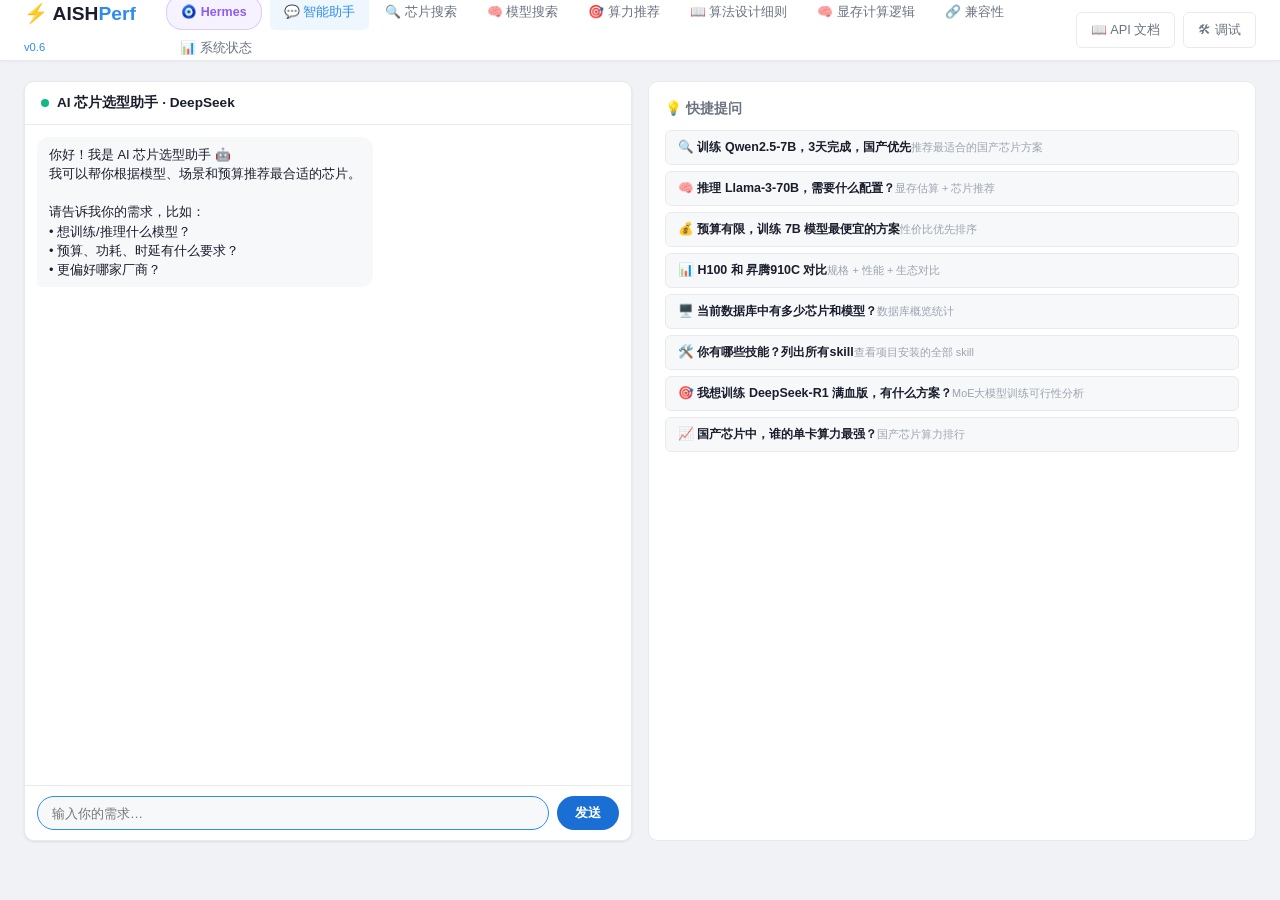
==== commit 2455923f: "Merge pull request #6 from Lonlybutfull/codex/recommendation-vram-ui feat: sync recommendation engin" ====
--- a/static/index.html
+++ b/static/index.html
@@ -528,63 +528,6 @@
 }
 .stat-card .num{font-size:1.8rem;font-weight:700;color:var(--accent)}
 .stat-card .lbl{font-size:0.75rem;color:var(--text2);margin-top:3px}
-.status-section-title{display:flex;align-items:center;justify-content:space-between;gap:12px;margin:24px 0 12px}
-.status-section-title h2{font-size:1.05rem}
-.source-update-summary{display:flex;gap:10px;flex-wrap:wrap;margin-bottom:12px}
-.source-update-pill{background:var(--bg2);border:var(--border);border-radius:999px;padding:6px 12px;font-size:0.75rem;color:var(--text2)}
-.source-run-card{background:var(--bg2);border:var(--border);border-radius:var(--radius);padding:15px 16px;margin-bottom:12px;box-shadow:var(--shadow)}
-.source-run-head{display:flex;align-items:center;justify-content:space-between;gap:12px;margin-bottom:11px}
-.source-run-title{font-size:0.88rem;font-weight:700;color:var(--text)}
-.source-run-status{border-radius:999px;padding:4px 10px;font-size:0.72rem;font-weight:700;background:rgba(59,130,246,0.1);color:var(--accent)}
-.source-run-status.success{background:rgba(16,185,129,0.11);color:var(--green)}
-.source-run-status.partial{background:rgba(245,158,11,0.12);color:var(--orange)}
-.source-run-status.failed{background:rgba(239,68,68,0.1);color:var(--red)}
-.source-run-stats{display:grid;grid-template-columns:repeat(5,minmax(92px,1fr));gap:8px}
-.source-run-stat{background:var(--bg3);border-radius:var(--radius-sm);padding:9px 10px}
-.source-run-stat b{display:block;font-size:1rem;color:var(--text);margin-bottom:2px}
-.source-run-stat span{font-size:0.7rem;color:var(--text3)}
-.source-run-meta{display:grid;grid-template-columns:repeat(auto-fit,minmax(180px,1fr));gap:8px;margin-top:10px}
-.source-run-meta-item{background:var(--bg3);border-radius:var(--radius-sm);padding:8px 10px}
-.source-run-meta-item span{display:block;font-size:0.68rem;color:var(--text3);margin-bottom:3px}
-.source-run-meta-item b{display:block;font-size:0.75rem;color:var(--text);font-weight:600;line-height:1.45}
-.source-business-card{background:linear-gradient(135deg,rgba(59,130,246,0.06),var(--bg2));border:1px solid rgba(59,130,246,0.18);border-radius:var(--radius);padding:15px 16px;margin-bottom:12px}
-.source-business-title{font-size:0.88rem;font-weight:700;color:var(--text);margin-bottom:10px}
-.source-business-flow{display:flex;align-items:center;gap:7px;flex-wrap:wrap;font-size:0.72rem;color:var(--text3);margin-bottom:11px}
-.source-business-step{background:var(--bg3);border:var(--border);border-radius:999px;padding:5px 9px}
-.source-business-step.active{color:var(--accent);border-color:rgba(59,130,246,0.35);background:rgba(59,130,246,0.08)}
-.source-business-impact{font-size:0.78rem;color:var(--text2);line-height:1.65}
-.source-business-impact b{color:var(--text)}
-.source-run-details{background:var(--bg2);border:var(--border);border-radius:var(--radius);margin-bottom:12px;overflow:hidden}
-.source-run-details summary{cursor:pointer;padding:12px 16px;font-size:0.8rem;font-weight:700;color:var(--text);list-style:none}
-.source-run-details summary::-webkit-details-marker{display:none}
-.source-run-details summary:before{content:'▶';display:inline-block;color:var(--accent);font-size:0.68rem;margin-right:8px;transition:transform .15s ease}
-.source-run-details[open] summary:before{transform:rotate(90deg)}
-.source-run-source-list{border-top:var(--border)}
-.source-run-source{display:grid;grid-template-columns:minmax(180px,1.6fr) minmax(120px,.8fr) 100px minmax(180px,1fr);gap:10px;align-items:center;padding:10px 16px;border-bottom:var(--border);font-size:0.73rem}
-.source-run-source:last-child{border-bottom:none}
-.source-run-source-name{font-weight:600;color:var(--text);word-break:break-word}
-.source-run-source-sub{font-size:0.68rem;color:var(--text3);margin-top:2px}
-.source-source-status{display:inline-flex;width:max-content;border-radius:999px;padding:3px 8px;font-weight:700;background:rgba(16,185,129,0.1);color:var(--green)}
-.source-source-status.failed,.source-source-status.retry_wait,.source-source-status.unsupported{background:rgba(239,68,68,0.09);color:var(--red)}
-.source-source-fields{display:flex;gap:4px;flex-wrap:wrap;color:var(--text3)}
-.source-source-field{border-radius:999px;background:rgba(139,92,246,0.08);color:var(--purple);padding:3px 7px}
-.source-update-list{display:grid;gap:10px}
-.source-update-card{background:var(--bg2);border:var(--border);border-radius:var(--radius);padding:15px 16px;box-shadow:var(--shadow)}
-.source-update-head{display:flex;justify-content:space-between;gap:14px;align-items:flex-start}
-.source-update-title{font-size:0.9rem;font-weight:700;color:var(--text)}
-.source-update-meta{font-size:0.72rem;color:var(--text3);margin-top:3px;word-break:break-all}
-.source-update-summary-text{font-size:0.8rem;color:var(--text2);line-height:1.65;margin:10px 0}
-.source-update-fields{display:flex;gap:6px;flex-wrap:wrap}
-.source-update-field{font-size:0.7rem;color:var(--purple);background:rgba(139,92,246,0.08);border:1px solid rgba(139,92,246,0.2);border-radius:999px;padding:3px 9px}
-.source-diff{margin-top:12px;border:var(--border);border-radius:var(--radius-sm);overflow:auto;max-height:460px;background:#111827;color:#d1d5db;font:0.75rem/1.55 ui-monospace,SFMono-Regular,Consolas,monospace}
-.source-diff-line{display:block;white-space:pre-wrap;padding:0 12px;min-height:1.55em}
-.source-diff-line.add{background:rgba(16,185,129,0.16);color:#a7f3d0}
-.source-diff-line.del{background:rgba(239,68,68,0.16);color:#fecaca}
-.source-diff-line.hunk{color:#93c5fd;background:rgba(59,130,246,0.12)}
-.source-update-actions{display:flex;gap:8px;align-items:center;flex-wrap:wrap;margin-top:10px}
-.source-update-actions .btn,.status-section-title .btn{background:var(--accent);color:#fff;border:1px solid var(--accent);border-radius:var(--radius-sm);padding:7px 12px;font-size:0.75rem;font-weight:600;cursor:pointer;line-height:1.2}
-.source-update-actions .btn.secondary,.status-section-title .btn.secondary{background:var(--bg2);color:var(--accent)}
-.source-update-actions .btn:hover,.status-section-title .btn:hover{filter:brightness(0.97)}
 
 /* ── Loading & Empty ── */
 .loading{text-align:center;padding:36px;color:var(--text3)}
@@ -615,9 +558,6 @@
   .filters input{min-width:100%}
   .recommend-form{grid-template-columns:1fr}
   .detail-panel{margin:8px 0}
-  .source-run-stats{grid-template-columns:repeat(2,minmax(0,1fr))}
-  .source-run-meta{grid-template-columns:1fr}
-  .source-run-source{grid-template-columns:1fr;gap:5px}
 }
 /* ═══════════ Methodology & VRAM Tab Styling ═══════════ */
 /* ── Hero ── */
@@ -1001,19 +941,8 @@
 
 <!-- ═══ STATUS ═══ -->
 <section id="tab-status" class="tab-panel">
-  <div class="status-section-title" style="margin-top:0"><h2>📊 系统状态</h2></div>
   <div class="status-grid" id="status-cards"></div>
-  <div id="status-loading" class="loading"><div class="spinner"></div></div>
-  <div class="status-section-title">
-    <div><h2>🔄 数据更新</h2><div style="font-size:0.74rem;color:var(--text3);margin-top:2px">来源网页变化记录，仅供人工核对，不会自动修改正式数据</div></div>
-    <button class="btn secondary" onclick="loadSourceUpdates()">刷新记录</button>
-  </div>
-  <div id="source-update-last-run"></div>
-  <div id="source-update-business-link"></div>
-  <div id="source-update-run-sources"></div>
-  <div id="source-update-summary" class="source-update-summary"></div>
-  <div id="source-updates-loading" class="loading" style="display:none"><div class="spinner"></div></div>
-  <div id="source-updates-list" class="source-update-list"></div>
+  <div id="status-loading" class="loading"></div>
 </section>
 </main>
 
@@ -1422,7 +1351,7 @@
   {id:'methodology',label:'📖 算法设计细则',action:()=>loadMethodology()},
   {id:'vram-logic',label:'🧠 显存计算逻辑',action:()=>loadVramLogic()},
   {id:'compat',label:'🔗 兼容性',action:()=>searchCompatInit()},
-  {id:'status',label:'📊 系统状态 & 数据更新',action:()=>loadStatus()},
+  {id:'status',label:'📊 系统状态',action:()=>loadStatus()},
 ];
 
 const TAB_PATHS = {
@@ -2583,9 +2512,6 @@
   if(req.scenario==='train'){
     inputs.push(`训练阶段 ${(req.stage||'').toUpperCase()}`);
     inputs.push(`方式 ${req.method==='full_param'?'全参':req.method}`);
-    if(req.training_tokens_T!=null) inputs.push(`训练数据量 ${req.training_tokens_T}T tokens`);
-    if(req.target_training_days!=null) inputs.push(`目标 ${req.target_training_days} 天`);
-    if(mcalc.compute_params_b!=null) inputs.push(`算力口径 ${mcalc.compute_params_b}B（${mcalc.compute_parameter_basis==='active'?'每token激活参数':'总参数'}）`);
     inputs.push(`Batch ${req.batch_size||1}`);
     inputs.push(`样本长度 ${req.seq_len||'?'} tokens`);
   }else if(req.scenario==='inference'){
@@ -3087,7 +3013,7 @@
   show(loading);
   const data = await fetchJSON(`${API}/db/status`);
   hide(loading);
-  if(data._error){cards.innerHTML=`<div class="error">${esc(data._error)}</div>`;await loadSourceUpdates();return}
+  if(data._error){cards.innerHTML=`<div class="error">${esc(data._error)}</div>`;return}
 
   const tables = data.tables||{};
   // Also get provenance stats
@@ -3116,172 +3042,6 @@
       ${provExtra}
     </div>
   `;
-  await loadSourceUpdates();
-}
-
-function formatUpdateTime(value){
-  if(!value)return '暂无';
-  const date=new Date(value);
-  return Number.isNaN(date.getTime())?String(value):date.toLocaleString('zh-CN',{hour12:false});
-}
-
-function formatRunDuration(value){
-  const ms=Number(value);
-  if(!Number.isFinite(ms)||ms<0)return '—';
-  if(ms<1000)return Math.round(ms)+' 毫秒';
-  if(ms<60000)return (ms/1000).toFixed(1)+' 秒';
-  return Math.floor(ms/60000)+' 分 '+Math.round((ms%60000)/1000)+' 秒';
-}
-
-function renderLatestSourceRun(run){
-  if(!run)return '<div class="source-run-card"><div class="empty" style="padding:12px">暂无执行记录</div></div>';
-  const counts=run.counts||{};
-  const selected=Number(counts.selected||0);
-  const succeeded=Number(counts.new||0)+Number(counts.changed||0)+Number(counts.unchanged||0);
-  const failed=Number(counts.failed||0)+Number(counts.retry_wait||0)+Number(counts.unsupported||0);
-  const changed=Number(counts.changed||0);
-  const labels={success:'执行成功',partial:'部分成功',failed:'执行失败',running:'执行中'};
-  const status=String(run.status||'unknown');
-  return '<div class="source-run-card">'+
-    '<div class="source-run-head"><div class="source-run-title">最近一次执行 <span style="font-weight:400;color:var(--text3)">#'+Number(run.id||0)+'</span></div>'+
-    '<span class="source-run-status '+esc(status)+'">'+esc(labels[status]||status)+'</span></div>'+
-    '<div class="source-run-stats">'+
-      '<div class="source-run-stat"><b>'+selected+'</b><span>计划检查</span></div>'+
-      '<div class="source-run-stat"><b style="color:var(--green)">'+succeeded+'</b><span>检查成功</span></div>'+
-      '<div class="source-run-stat"><b style="color:'+(failed?'var(--red)':'var(--text)')+'">'+failed+'</b><span>检查失败</span></div>'+
-      '<div class="source-run-stat"><b>'+changed+'</b><span>发现变化</span></div>'+
-      '<div class="source-run-stat"><b>'+esc(formatRunDuration(run.duration_ms))+'</b><span>运行耗时</span></div>'+
-    '</div><div class="source-run-meta">'+
-      '<div class="source-run-meta-item"><span>抓取开始时间</span><b>'+esc(formatUpdateTime(run.started_at))+'</b></div>'+
-      '<div class="source-run-meta-item"><span>抓取结束时间</span><b>'+esc(formatUpdateTime(run.finished_at))+'</b></div>'+
-      '<div class="source-run-meta-item"><span>运行模式</span><b>'+(run.mode==='apply-state'?'正式巡检并保存记录':esc(run.mode||'未知'))+'</b></div>'+
-      '<div class="source-run-meta-item"><span>当前自动调度</span><b>Hermes 心跳 · 每天北京时间 02:00</b></div>'+
-      '<div class="source-run-meta-item"><span>Hermes 状态</span><b>Gateway 与数据巡检 Skill 已启用</b></div>'+
-    '</div>'+
-    (run.error_summary?'<div class="error" style="margin:10px 0 0">'+esc(run.error_summary)+'</div>':'')+'</div>';
-}
-
-function renderSourceBusinessLink(run){
-  if(!run)return '';
-  const counts=run.counts||{};
-  const changed=Number(counts.changed||0);
-  const fresh=Number(counts.new||0);
-  const unchanged=Number(counts.unchanged||0);
-  const failed=Number(counts.failed||0)+Number(counts.retry_wait||0)+Number(counts.unsupported||0);
-  const sources=run.sources||[];
-  const vendors=[...new Set(sources.map(item=>item.vendor).filter(Boolean))];
-  const fields=[];
-  sources.forEach(item=>(item.candidate_fields||[]).forEach(field=>{
-    const label=field.label||field.field;
-    if(label&&fields.indexOf(label)<0)fields.push(label);
-  }));
-  const scope=vendors.length?vendors.slice(0,6).join('、')+(vendors.length>6?' 等 '+vendors.length+' 个厂商':''):'当前配置的官方来源';
-  let impact='本轮覆盖 <b>'+esc(scope)+'</b>。';
-  if(changed){
-    impact+='发现 <b>'+changed+' 条网页变化</b>，'+(fields.length?'可能涉及 <b>'+esc(fields.join('、'))+'</b>；':'尚未识别出明确字段；')+'目前处于人工审核阶段，尚未写入芯片或模型业务表。';
-  }else{
-    impact+='其中 <b>'+fresh+' 个建立新基线</b>、<b>'+unchanged+' 个内容未变化</b>'+(failed?'、<b>'+failed+' 个抓取失败</b>':'')+'；因此本轮没有修改芯片参数、模型数据、评分或推荐结果。';
-  }
-  return '<div class="source-business-card"><div class="source-business-title">🔗 这次检查与项目的联系</div>'+
-    '<div class="source-business-flow"><span class="source-business-step active">① 厂商官网巡检</span><span>→</span>'+
-    '<span class="source-business-step '+(changed?'active':'')+'">② 识别字段变化</span><span>→</span>'+
-    '<span class="source-business-step">③ 人工审核</span><span>→</span><span class="source-business-step">④ 写入字段溯源</span><span>→</span>'+
-    '<span class="source-business-step">⑤ 搜索与推荐使用新数据</span></div><div class="source-business-impact">'+impact+'</div></div>';
-}
-
-function renderLatestRunSources(run){
-  const sources=run&&run.sources||[];
-  if(!sources.length)return '';
-  const labels={new:'新建基线',changed:'发现变化',unchanged:'无变化',failed:'抓取失败',retry_wait:'等待重试',unsupported:'暂不支持',not_due:'未到时间'};
-  return '<details class="source-run-details"><summary>本轮来源明细（'+sources.length+'）</summary><div class="source-run-source-list">'+sources.map(item=>{
-    const name=item.description||item.vendor||('来源 #'+item.link_id);
-    const fields=(item.candidate_fields||[]).map(field=>field.label||field.field).filter(Boolean);
-    const error=item.error_message||item.error_code||'';
-    return '<div class="source-run-source"><div><div class="source-run-source-name">'+esc(name)+'</div><div class="source-run-source-sub">#'+Number(item.link_id||0)+(item.vendor?' · '+esc(item.vendor):'')+'</div><div class="source-run-source-sub">检查：'+esc(formatUpdateTime(item.checked_at))+' · 耗时 '+esc(formatRunDuration(item.duration_ms))+'</div></div>'+
-      '<div><div>'+esc(item.category||'未分类来源')+'</div><div class="source-run-source-sub">HTTP '+esc(item.http_status==null?'—':item.http_status)+'</div></div>'+
-      '<span class="source-source-status '+esc(item.outcome||'')+'">'+esc(labels[item.outcome]||item.outcome||'未知')+'</span>'+
-      '<div class="source-source-fields">'+(fields.length?fields.map(label=>'<span class="source-source-field">'+esc(label)+'</span>').join(''):(error?'<span title="'+esc(error)+'">'+esc(error)+'</span>':'<span>未发现候选字段</span>'))+'</div></div>';
-  }).join('')+'</div></details>';
-}
-
-function safeExternalUrl(value){
-  try{
-    const url=new URL(value);
-    return url.protocol==='http:'||url.protocol==='https:'?url.href:'';
-  }catch(_){return ''}
-}
-
-function renderSourceDiff(text){
-  if(!text)return '<div class="empty">该记录没有可读取的逐行差异，请根据摘要或快照进行核对。</div>';
-  return '<div class="source-diff">'+String(text).split('\n').map(line=>{
-    let cls='source-diff-line';
-    if(line.startsWith('+')&&!line.startsWith('+++'))cls+=' add';
-    else if(line.startsWith('-')&&!line.startsWith('---'))cls+=' del';
-    else if(line.startsWith('@@'))cls+=' hunk';
-    return '<span class="'+cls+'">'+esc(line||' ')+'</span>';
-  }).join('')+'</div>';
-}
-
-async function toggleSourceUpdate(updateId){
-  const box=$('source-update-detail-'+updateId);
-  if(!box)return;
-  if(box.dataset.loaded==='1'){
-    box.style.display=box.style.display==='none'?'block':'none';
-    return;
-  }
-  box.style.display='block';
-  box.innerHTML='<div class="loading" style="padding:16px"><div class="spinner"></div></div>';
-  const detail=await fetchJSON(`${API}/source-updates/${updateId}`);
-  if(detail._error){box.innerHTML='<div class="error">'+esc(detail._error)+'</div>';return}
-  box.dataset.loaded='1';
-  const sourceUrl=safeExternalUrl(detail.final_url);
-  box.innerHTML=(detail.diff_read_error?'<div class="info">'+esc(detail.diff_read_error)+'</div>':'')+
-    renderSourceDiff(detail.diff_text)+
-    '<div class="source-update-actions">'+
-      (sourceUrl?'<a class="btn secondary" href="'+esc(sourceUrl)+'" target="_blank" rel="noopener noreferrer">打开来源网页 ↗</a>':'')+
-      '<span style="font-size:0.7rem;color:var(--text3)">候选字段需人工核对后，才能进入正式数据。</span>'+
-    '</div>';
-}
-
-async function loadSourceUpdates(){
-  const loading=$('source-updates-loading'), list=$('source-updates-list'), summary=$('source-update-summary'), lastRun=$('source-update-last-run'), businessLink=$('source-update-business-link'), runSources=$('source-update-run-sources');
-  show(loading);list.innerHTML='';summary.innerHTML='';lastRun.innerHTML='';businessLink.innerHTML='';runSources.innerHTML='';
-  const data=await fetchJSON(`${API}/source-updates?limit=30`);
-  hide(loading);
-  if(data._error){list.innerHTML='<div class="error">'+esc(data._error)+'</div>';return}
-  if(!data.available){
-    lastRun.innerHTML=renderLatestSourceRun(null);
-    summary.innerHTML='<span class="source-update-pill">尚未启用来源巡检</span>';
-    list.innerHTML='<div class="empty">运行首次来源巡检后，这里会展示页面变化记录。</div>';
-    return;
-  }
-  lastRun.innerHTML=renderLatestSourceRun(data.latest_run);
-  businessLink.innerHTML=renderSourceBusinessLink(data.latest_run);
-  runSources.innerHTML=renderLatestRunSources(data.latest_run);
-  summary.innerHTML='<span class="source-update-pill"><b>'+Number(data.count||0)+'</b> 条变化记录</span>'+
-    '<span class="source-update-pill">最近变化：'+esc(formatUpdateTime(data.latest_at))+'</span>';
-  if(!data.updates||!data.updates.length){
-    list.innerHTML='<div class="empty">已经启用巡检，目前还没有检测到正文变化。</div>';
-    return;
-  }
-  list.innerHTML=data.updates.map(item=>{
-    const fields=[];
-    (item.candidate_fields||[]).forEach(field=>{
-      const label=field.label||field.field;
-      if(label&&fields.indexOf(label)<0)fields.push(label);
-    });
-    const title=item.description||item.vendor||('来源 #'+item.link_id);
-    const url=item.final_url||item.requested_url||'';
-    return '<article class="source-update-card">'+
-      '<div class="source-update-head"><div><div class="source-update-title">'+esc(title)+'</div>'+
-      '<div class="source-update-meta">#'+esc(item.link_id)+' · '+esc(formatUpdateTime(item.created_at))+(url?' · '+esc(url):'')+'</div></div>'+
-      '<div style="white-space:nowrap;font-size:0.75rem"><span style="color:var(--green)">+'+Number(item.added_lines||0)+'</span> / <span style="color:var(--red)">-'+Number(item.removed_lines||0)+'</span></div></div>'+
-      '<div class="source-update-summary-text">'+esc(item.diff_summary||'检测到正文哈希变化')+'</div>'+
-      (fields.length?'<div class="source-update-fields"><span style="font-size:0.7rem;color:var(--text3);padding:3px 0">可能涉及：</span>'+fields.map(label=>'<span class="source-update-field">'+esc(label)+'</span>').join('')+'</div>':'')+
-      '<div class="source-update-actions"><button class="btn secondary" onclick="toggleSourceUpdate('+Number(item.id)+')">查看新旧差异</button>'+
-      (item.truncated?'<span style="font-size:0.7rem;color:var(--orange)">差异较长，当前内容已截断</span>':'')+'</div>'+
-      '<div id="source-update-detail-'+Number(item.id)+'" style="display:none"></div></article>';
-  }).join('');
 }
 
 /* ═══════════════════ INIT ═══════════════════ */
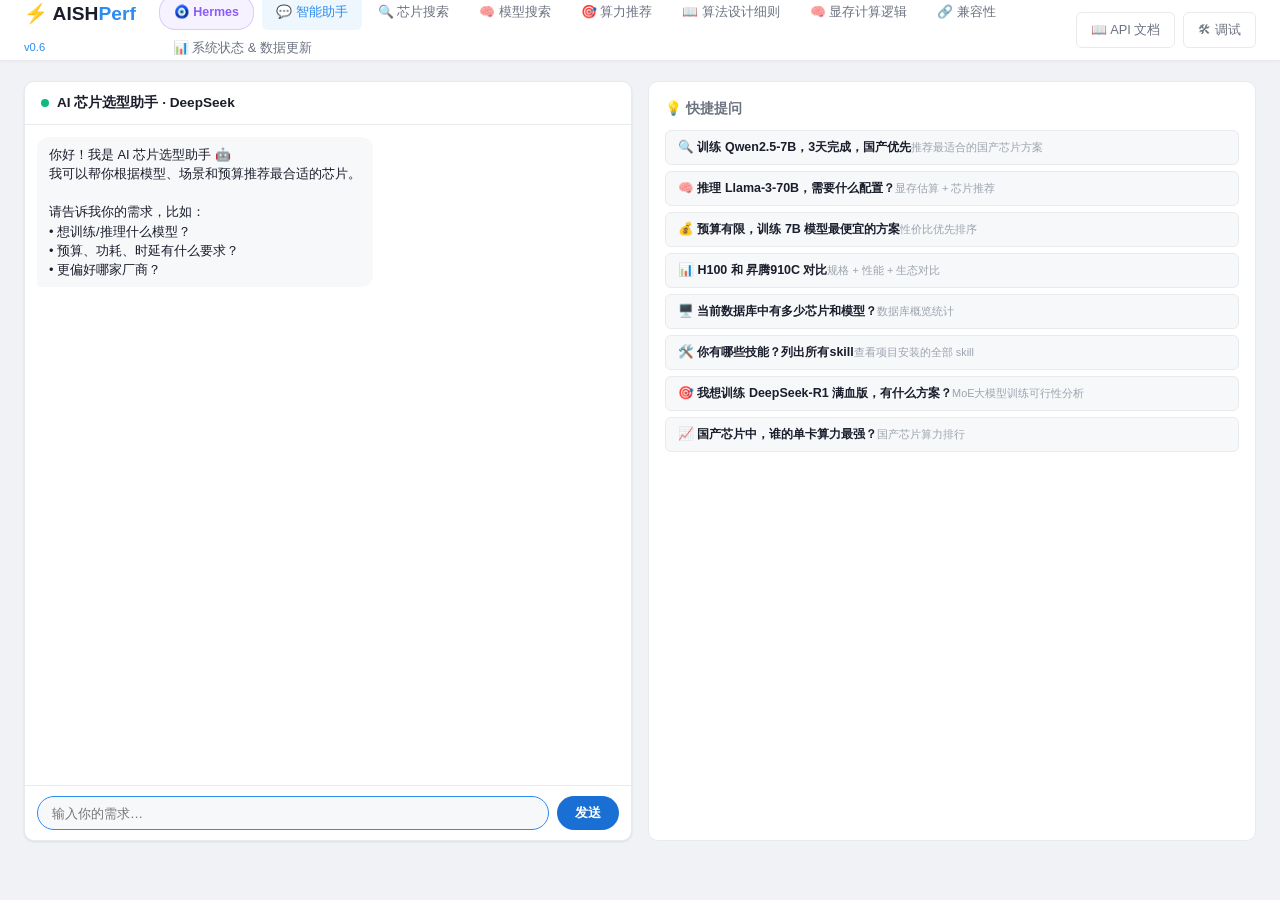
==== commit 98359b42: "feat: add measured ranking and Hermes data agent" ====
--- a/static/index.html
+++ b/static/index.html
@@ -208,17 +208,17 @@
   overflow:visible;
 }
 .group-header{
-  padding:9px 14px;background:var(--bg3);
+  padding:9px 14px;background:rgba(45,140,240,0.055);
   font-size:0.78rem;font-weight:700;
-  letter-spacing:0.05em;color:var(--accent);cursor:pointer;
+  letter-spacing:0;color:var(--accent);cursor:pointer;
   display:flex;justify-content:space-between;align-items:center;
   position:relative;z-index:1;text-transform:none;
 }
 .group-header{text-transform:none;}
 .group.collapsed .group-body{display:none}
-.group-body{overflow:visible!important;padding:10px 14px;display:grid;grid-template-columns:repeat(auto-fill,minmax(220px,1fr));gap:6px}
-.group-field{overflow:visible;display:flex;justify-content:space-between;font-size:0.78rem;gap:6px;padding:4px 6px;border-bottom:var(--border);border-radius:2px}
-.group-field:nth-child(even){background:var(--bg4)}
+.group-body{overflow:visible!important;padding:10px 14px;background:var(--bg2);display:grid;grid-template-columns:repeat(auto-fill,minmax(220px,1fr));gap:0 18px}
+.group-field{overflow:visible;display:flex;justify-content:space-between;font-size:0.78rem;gap:8px;padding:7px 6px;border-bottom:1px solid rgba(156,163,175,0.22);border-radius:0;background:transparent;transition:background-color .16s ease}
+.group-field:hover{background:rgba(45,140,240,0.035)}
 .group-field .key{color:var(--text3);white-space:nowrap;min-width:120px}
 .group-field .val{font-weight:500;text-align:right;word-break:break-all;position:relative;cursor:help}
 .group-field .val:hover{color:var(--accent)}
@@ -528,6 +528,85 @@
 }
 .stat-card .num{font-size:1.8rem;font-weight:700;color:var(--accent)}
 .stat-card .lbl{font-size:0.75rem;color:var(--text2);margin-top:3px}
+.status-section-title{display:flex;align-items:center;justify-content:space-between;gap:12px;margin:24px 0 12px}
+.status-section-title h2{font-size:1.05rem}
+.source-update-summary{display:flex;gap:10px;flex-wrap:wrap;margin-bottom:12px}
+.source-update-pill{background:var(--bg2);border:var(--border);border-radius:999px;padding:6px 12px;font-size:0.75rem;color:var(--text2)}
+.data-agent-overview{background:linear-gradient(135deg,rgba(139,92,246,.07),var(--bg2));border:1px solid rgba(139,92,246,.2);border-radius:var(--radius);padding:15px 16px;margin-bottom:12px}
+.data-agent-title{display:flex;justify-content:space-between;align-items:center;gap:12px;font-size:.9rem;font-weight:700;color:var(--text)}
+.data-agent-grid{display:grid;grid-template-columns:repeat(5,minmax(92px,1fr));gap:8px;margin-top:11px}
+.data-agent-stat{background:var(--bg3);border-radius:var(--radius-sm);padding:9px 10px}.data-agent-stat b{display:block;font-size:1rem}.data-agent-stat span{font-size:.7rem;color:var(--text3)}
+.data-agent-skills{display:flex;flex-wrap:wrap;gap:6px;margin-top:10px}.data-agent-skill{font-size:.68rem;padding:4px 8px;border:var(--border);border-radius:999px;color:var(--text2);background:var(--bg2)}
+.data-agent-list{border-top:var(--border)}
+.data-agent-row{display:grid;grid-template-columns:72px 145px 150px 1fr;gap:10px;padding:9px 16px;border-bottom:var(--border);font-size:.72rem;align-items:start}.data-agent-row:last-child{border-bottom:none}
+.data-agent-row b{color:var(--text)}.data-agent-row span{color:var(--text3);word-break:break-word}.data-agent-row .ready_to_publish,.data-agent-row .succeeded,.data-agent-row .published{color:var(--green);font-weight:700}.data-agent-row .failed,.data-agent-row .rejected{color:var(--red);font-weight:700}.data-agent-row .awaiting_agent,.data-agent-row .awaiting_publish,.data-agent-row .running{color:var(--orange);font-weight:700}
+.data-agent-job-detail{border-bottom:var(--border)}.data-agent-job-detail>summary{cursor:pointer;list-style:none}.data-agent-job-detail>summary::-webkit-details-marker{display:none}.data-agent-job-detail>summary:hover{background:var(--bg3)}.data-agent-job-detail>summary:before{content:'▸';color:var(--accent);position:absolute;margin-left:-11px}.data-agent-job-detail[open]>summary:before{content:'▾'}.data-agent-job-detail .data-agent-row{border-bottom:none}.data-agent-job-body{padding:0 16px 12px 16px;background:var(--bg2);font-size:.72rem;color:var(--text2);line-height:1.6;word-break:break-word}.data-agent-job-body>div{padding:3px 0}.data-agent-job-body b{color:var(--text3);margin-right:7px}.data-agent-job-body .data-agent-evidence{border-left:2px solid var(--accent);padding:5px 9px;margin-top:5px;background:var(--bg3);white-space:pre-wrap}
+.source-run-card{background:var(--bg2);border:var(--border);border-radius:var(--radius);padding:15px 16px;margin-bottom:12px;box-shadow:var(--shadow)}
+.source-run-head{display:flex;align-items:center;justify-content:space-between;gap:12px;margin-bottom:11px}
+.source-run-title{font-size:0.88rem;font-weight:700;color:var(--text)}
+.source-run-status{border-radius:999px;padding:4px 10px;font-size:0.72rem;font-weight:700;background:rgba(59,130,246,0.1);color:var(--accent)}
+.source-run-status.success{background:rgba(16,185,129,0.11);color:var(--green)}
+.source-run-status.partial{background:rgba(245,158,11,0.12);color:var(--orange)}
+.source-run-status.failed{background:rgba(239,68,68,0.1);color:var(--red)}
+.source-run-stats{display:grid;grid-template-columns:repeat(5,minmax(92px,1fr));gap:8px}
+.source-run-stat{background:var(--bg3);border-radius:var(--radius-sm);padding:9px 10px}
+.source-run-stat b{display:block;font-size:1rem;color:var(--text);margin-bottom:2px}
+.source-run-stat span{font-size:0.7rem;color:var(--text3)}
+.source-run-meta{display:grid;grid-template-columns:repeat(auto-fit,minmax(180px,1fr));gap:8px;margin-top:10px}
+.source-run-meta-item{background:var(--bg3);border-radius:var(--radius-sm);padding:8px 10px}
+.source-run-meta-item span{display:block;font-size:0.68rem;color:var(--text3);margin-bottom:3px}
+.source-run-meta-item b{display:block;font-size:0.75rem;color:var(--text);font-weight:600;line-height:1.45}
+.source-business-card{background:linear-gradient(135deg,rgba(59,130,246,0.06),var(--bg2));border:1px solid rgba(59,130,246,0.18);border-radius:var(--radius);padding:15px 16px;margin-bottom:12px}
+.source-business-title{font-size:0.88rem;font-weight:700;color:var(--text);margin-bottom:10px}
+.source-business-flow{display:flex;align-items:center;gap:7px;flex-wrap:wrap;font-size:0.72rem;color:var(--text3);margin-bottom:11px}
+.source-business-step{background:var(--bg3);border:var(--border);border-radius:999px;padding:5px 9px}
+.source-business-step.active{color:var(--accent);border-color:rgba(59,130,246,0.35);background:rgba(59,130,246,0.08)}
+.source-business-impact{font-size:0.78rem;color:var(--text2);line-height:1.65}
+.source-business-impact b{color:var(--text)}
+.source-run-details{background:var(--bg2);border:var(--border);border-radius:var(--radius);margin-bottom:12px;overflow:hidden}
+.source-run-details summary{cursor:pointer;padding:12px 16px;font-size:0.8rem;font-weight:700;color:var(--text);list-style:none}
+.source-run-details summary::-webkit-details-marker{display:none}
+.source-run-details summary:before{content:'▶';display:inline-block;color:var(--accent);font-size:0.68rem;margin-right:8px;transition:transform .15s ease}
+.source-run-details[open] summary:before{transform:rotate(90deg)}
+.source-run-details .data-agent-job-detail>summary{padding:8px 16px;font-size:.72rem;font-weight:400;position:relative}.source-run-details .data-agent-job-detail>summary:before{content:'▸';transform:none;position:absolute;left:7px;margin:0}.source-run-details .data-agent-job-detail[open]>summary:before{content:'▾';transform:none}
+.source-run-source-list{border-top:var(--border)}
+.source-run-source{display:grid;grid-template-columns:minmax(180px,1.6fr) minmax(120px,.8fr) 100px minmax(180px,1fr);gap:10px;align-items:center;padding:10px 16px;border-bottom:var(--border);font-size:0.73rem}
+.source-run-source:last-child{border-bottom:none}
+.source-run-source-name{font-weight:600;color:var(--text);word-break:break-word}
+.source-run-source-sub{font-size:0.68rem;color:var(--text3);margin-top:2px}
+.source-run-source-url{font-size:0.68rem;color:var(--text3);margin-top:4px;word-break:break-all}
+.source-run-source-link{color:var(--accent);text-decoration:none}
+.source-run-source-link:hover{text-decoration:underline}
+.source-source-status{display:inline-flex;width:max-content;border-radius:999px;padding:3px 8px;font-weight:700;background:rgba(16,185,129,0.1);color:var(--green)}
+.source-source-status.failed,.source-source-status.retry_wait,.source-source-status.unsupported{background:rgba(239,68,68,0.09);color:var(--red)}
+.source-source-fields{display:flex;gap:4px;flex-wrap:wrap;color:var(--text3)}
+.source-source-field{border-radius:999px;background:rgba(139,92,246,0.08);color:var(--purple);padding:3px 7px}
+.source-run-timeline{border-top:var(--border);padding:4px 16px 12px}
+.source-run-event{display:grid;grid-template-columns:150px 92px 1fr;gap:10px;padding:9px 0;border-bottom:1px dashed var(--bg4);font-size:.73rem;align-items:start}
+.source-run-event:last-child{border-bottom:none}
+.source-run-event-time{color:var(--text3)}
+.source-run-event-actor{font-weight:700;color:var(--accent)}
+.source-run-event-message{color:var(--text2);line-height:1.55}
+.source-run-event-detail{font-size:.68rem;color:var(--text3);margin-top:3px;word-break:break-all}
+.source-run-event.failed .source-run-event-actor{color:var(--red)}
+.source-run-event.started .source-run-event-actor{color:var(--orange)}
+.source-update-list{display:grid;gap:10px}
+.source-update-card{background:var(--bg2);border:var(--border);border-radius:var(--radius);padding:15px 16px;box-shadow:var(--shadow)}
+.source-update-head{display:flex;justify-content:space-between;gap:14px;align-items:flex-start}
+.source-update-title{font-size:0.9rem;font-weight:700;color:var(--text)}
+.source-update-meta{font-size:0.72rem;color:var(--text3);margin-top:3px;word-break:break-all}
+.source-update-summary-text{font-size:0.8rem;color:var(--text2);line-height:1.65;margin:10px 0}
+.source-update-fields{display:flex;gap:6px;flex-wrap:wrap}
+.source-update-field{font-size:0.7rem;color:var(--purple);background:rgba(139,92,246,0.08);border:1px solid rgba(139,92,246,0.2);border-radius:999px;padding:3px 9px}
+.source-diff{margin-top:12px;border:var(--border);border-radius:var(--radius-sm);overflow:auto;max-height:460px;background:#111827;color:#d1d5db;font:0.75rem/1.55 ui-monospace,SFMono-Regular,Consolas,monospace}
+.source-diff-line{display:block;white-space:pre-wrap;padding:0 12px;min-height:1.55em}
+.source-diff-line.add{background:rgba(16,185,129,0.16);color:#a7f3d0}
+.source-diff-line.del{background:rgba(239,68,68,0.16);color:#fecaca}
+.source-diff-line.hunk{color:#93c5fd;background:rgba(59,130,246,0.12)}
+.source-update-actions{display:flex;gap:8px;align-items:center;flex-wrap:wrap;margin-top:10px}
+.source-update-actions .btn,.status-section-title .btn{background:var(--accent);color:#fff;border:1px solid var(--accent);border-radius:var(--radius-sm);padding:7px 12px;font-size:0.75rem;font-weight:600;cursor:pointer;line-height:1.2}
+.source-update-actions .btn.secondary,.status-section-title .btn.secondary{background:var(--bg2);color:var(--accent)}
+.source-update-actions .btn:hover,.status-section-title .btn:hover{filter:brightness(0.97)}
 
 /* ── Loading & Empty ── */
 .loading{text-align:center;padding:36px;color:var(--text3)}
@@ -558,6 +637,12 @@
   .filters input{min-width:100%}
   .recommend-form{grid-template-columns:1fr}
   .detail-panel{margin:8px 0}
+  .source-run-stats{grid-template-columns:repeat(2,minmax(0,1fr))}
+  .source-run-meta{grid-template-columns:1fr}
+  .source-run-source{grid-template-columns:1fr;gap:5px}
+  .data-agent-grid{grid-template-columns:repeat(2,minmax(0,1fr))}
+  .data-agent-row{grid-template-columns:54px minmax(105px,.7fr) 1fr;font-size:.7rem;padding:9px 10px}
+  .data-agent-row>span:last-child{grid-column:1/-1;padding-left:0}
 }
 /* ═══════════ Methodology & VRAM Tab Styling ═══════════ */
 /* ── Hero ── */
@@ -941,8 +1026,52 @@
 
 <!-- ═══ STATUS ═══ -->
 <section id="tab-status" class="tab-panel">
+  <div class="status-section-title" style="margin-top:0"><h2>📊 系统状态</h2></div>
   <div class="status-grid" id="status-cards"></div>
-  <div id="status-loading" class="loading"></div>
+  <div id="status-loading" class="loading"><div class="spinner"></div></div>
+  <div class="status-section-title">
+    <div><h2>🔄 数据更新</h2><div style="font-size:0.74rem;color:var(--text3);margin-top:2px">当前仅手动运行芯片来源隔离测试；正式巡检和模型更新暂不在此执行</div></div>
+    <div style="display:flex;gap:8px;align-items:center;flex-wrap:wrap;justify-content:flex-end">
+      <label for="data-agent-mode" style="font-size:.78rem">运行模式</label>
+      <select id="data-agent-mode" onchange="changeDataAgentMode()" style="width:auto;min-width:135px"><option value="test">芯片隔离测试</option></select>
+      <button class="btn secondary" onclick="toggleDataAgentSeeds()">管理数据来源</button>
+      <button class="btn primary" id="data-agent-manual-button" onclick="manualDataAgentRun()">手动执行</button>
+      <button class="btn secondary" onclick="loadSourceUpdates()">刷新记录</button>
+    </div>
+  </div>
+  <div id="data-agent-mode-note" class="info" style="margin-bottom:12px">从父URL链接库选定一个芯片URL族和少量目标页，结果只写入隔离副本。</div>
+  <div id="data-agent-manual-status" style="margin-bottom:12px"></div>
+  <div id="data-agent-seeds-panel" style="display:none;margin-bottom:16px;padding:16px;border:1px solid var(--border);border-radius:12px;background:var(--card)">
+    <div style="display:flex;align-items:center;justify-content:space-between;gap:12px"><h3 style="margin:0">数据来源配置</h3><button class="btn secondary" onclick="loadDataAgentSeeds()">加载列表</button></div>
+    <p id="data-agent-seeds-note" style="font-size:.8rem;color:var(--text3)">先从父URL链接库选定一个芯片族；手动填写的测试来源也只保存在隔离配置中。</p>
+    <div style="border:1px solid var(--border);border-radius:10px;padding:12px;margin:12px 0">
+      <div style="display:flex;gap:8px;align-items:center;flex-wrap:wrap">
+        <label for="data-agent-family-select">芯片 URL 族</label>
+        <select id="data-agent-family-select" onchange="renderChipFamilyTargets()" style="min-width:260px;max-width:100%"></select>
+        <button class="btn secondary" onclick="loadChipFamilies()">加载父URL链接库</button>
+      </div>
+      <div id="data-agent-family-targets" style="max-height:230px;overflow:auto;margin:8px 0"></div>
+      <button class="btn primary" onclick="saveChipFamilySelection()">保存本轮测试链接</button>
+      <div id="data-agent-family-status" style="font-size:.8rem;margin-top:8px"></div>
+    </div>
+    <div style="display:grid;grid-template-columns:minmax(240px,2fr) repeat(3,minmax(120px,1fr));gap:8px;margin:12px 0">
+      <input id="data-agent-seed-url" type="url" aria-label="来源链接" placeholder="来源链接（https://...）" autocomplete="off">
+      <input id="data-agent-seed-description" placeholder="来源描述" autocomplete="off">
+      <input id="data-agent-seed-category" placeholder="数据类别，如芯片官方规格" autocomplete="off">
+      <input id="data-agent-seed-vendor" placeholder="厂商（可选）" autocomplete="off">
+    </div>
+    <button class="btn primary" onclick="saveDataAgentSeed(true)">保存并启用</button>
+    <div id="data-agent-seeds-list" style="margin-top:12px;max-height:330px;overflow:auto"></div>
+  </div>
+  <div id="source-update-last-run"></div>
+  <div id="data-agent-overview"></div>
+  <div id="data-agent-details"></div>
+  <div id="source-update-business-link"></div>
+  <div id="source-update-run-events"></div>
+  <div id="source-update-run-sources"></div>
+  <div id="source-update-summary" class="source-update-summary"></div>
+  <div id="source-updates-loading" class="loading" style="display:none"><div class="spinner"></div></div>
+  <div id="source-updates-list" class="source-update-list"></div>
 </section>
 </main>
 
@@ -959,6 +1088,130 @@
 const API = '/api/v1';
 const STATE = { vendors: [], currentTab: 'chips' };
 const EMBED_MODE = document.documentElement.classList.contains('embed-mode');
+let DATA_AGENT_ADMIN_TOKEN = '';
+
+function dataAgentMode(){return $('data-agent-mode').value}
+function changeDataAgentMode(){
+  $('data-agent-mode-note').textContent='芯片隔离测试：从父URL链接库选少量芯片目标页；先复制正式数据库，结果只写入隔离副本。';
+  $('data-agent-seeds-note').textContent='测试数据来源仅用于测试副本，不会加入正式来源链接库。';
+  SOURCE_UPDATE_RENDERED_SNAPSHOT=null;
+  $('data-agent-seeds-list').innerHTML='';
+  loadSourceUpdates();
+  if($('data-agent-seeds-panel').style.display!=='none')loadDataAgentSeeds();
+}
+function dataAgentAdminHeader(){
+  if(!DATA_AGENT_ADMIN_TOKEN)DATA_AGENT_ADMIN_TOKEN=prompt('请输入数据更新管理员口令（仅保存在本次页面内存中）')||'';
+  return DATA_AGENT_ADMIN_TOKEN?{'X-Data-Agent-Admin':DATA_AGENT_ADMIN_TOKEN}:null;
+}
+async function dataAgentAdminRequest(url,options={}){
+  const localHosts=new Set(['localhost','127.0.0.1','::1']);
+  if(location.protocol!=='https:'&&!localHosts.has(location.hostname)){
+    throw new Error('数据更新管理操作不能在公网 HTTP 页面传输口令，请使用 HTTPS 或 SSH 隧道访问本机地址。');
+  }
+  const auth=dataAgentAdminHeader();
+  if(!auth)return null;
+  const response=await fetch(url,{...options,headers:{...auth,...(options.headers||{})}});
+  const payload=await response.json().catch(()=>({detail:'服务器返回格式不正确'}));
+  if(!response.ok){
+    if(response.status===403)DATA_AGENT_ADMIN_TOKEN='';
+    throw new Error(payload.detail||`请求失败 (${response.status})`);
+  }
+  return payload;
+}
+function toggleDataAgentSeeds(){
+  const panel=$('data-agent-seeds-panel');
+  panel.style.display=panel.style.display==='none'?'block':'none';
+  if(panel.style.display!=='none'){loadDataAgentSeeds();loadChipFamilies()}
+}
+async function loadChipFamilies(){
+  const status=$('data-agent-family-status');
+  try{
+    const data=await dataAgentAdminRequest(`${API}/data-agent/families`);
+    if(!data)return;
+    window.DATA_AGENT_FAMILIES=data.families||[];
+    window.DATA_AGENT_FAMILY_SELECTION=data.selection||null;
+    const select=$('data-agent-family-select');
+    select.innerHTML='<option value="">选择官网或资料父页面</option>'+window.DATA_AGENT_FAMILIES.map((item,index)=>
+      `<option value="${index}">${esc(item.parent_url)} · ${Number(item.child_count)}个芯片页</option>`).join('');
+    const selected=window.DATA_AGENT_FAMILIES.findIndex(item=>item.parent_url===data.selection?.parent_url);
+    if(selected>=0)select.value=String(selected);
+    renderChipFamilyTargets();
+    status.textContent=`可选 ${window.DATA_AGENT_FAMILIES.length} 个芯片 URL 族；只会运行勾选的页面。`;
+  }catch(error){status.innerHTML=`<span class="error">${esc(error.message)}</span>`}
+}
+function renderChipFamilyTargets(){
+  const index=Number($('data-agent-family-select').value),selected=$('data-agent-family-select').value;
+  const family=selected!==''?(window.DATA_AGENT_FAMILIES||[])[index]:null;
+  const target=$('data-agent-family-targets');
+  if(!family){target.innerHTML='';return}
+  const saved=window.DATA_AGENT_FAMILY_SELECTION?.parent_url===family.parent_url
+    ?new Set(window.DATA_AGENT_FAMILY_SELECTION.child_urls||[]):new Set();
+  target.innerHTML=`<div style="font-size:.8rem;color:var(--text3)">首轮访问父页；请选择 1–9 个库内芯片目标页。目标页也会直接访问，避免漏掉动态页面。</div>`+
+    family.children.map((item,index)=>`<label style="display:block;border-top:1px solid var(--border);padding:6px 0;overflow-wrap:anywhere">`+
+      `<input type="checkbox" data-child-index="${index}" ${saved.has(item.url)?'checked':''}> ${esc(item.url)}`+
+      `<small style="display:block;color:var(--text3);margin-left:24px">${esc(item.category)} · ${esc(item.description||'')}</small></label>`).join('');
+}
+async function saveChipFamilySelection(){
+  const selected=$('data-agent-family-select').value,family=(window.DATA_AGENT_FAMILIES||[])[Number(selected)];
+  const status=$('data-agent-family-status');
+  if(selected===''||!family){status.textContent='请先选择芯片 URL 族。';return}
+  const childUrls=[...$('data-agent-family-targets').querySelectorAll('input[type="checkbox"]:checked')]
+    .map(box=>family.children[Number(box.dataset.childIndex)].url);
+  try{
+    const result=await dataAgentAdminRequest(`${API}/data-agent/family-selection`,{
+      method:'POST',headers:{'Content-Type':'application/json'},
+      body:JSON.stringify({parent_url:family.parent_url,child_urls:childUrls})
+    });
+    if(result){window.DATA_AGENT_FAMILY_SELECTION=result;status.textContent=`已选 ${childUrls.length} 个目标页 + 1 个父页；下一次手动执行只跑这些链接。`}
+  }catch(error){status.innerHTML=`<span class="error">${esc(error.message)}</span>`}
+}
+async function loadDataAgentSeeds(){
+  const list=$('data-agent-seeds-list');
+  try{
+    const data=await dataAgentAdminRequest(`${API}/data-agent/seeds?mode=${dataAgentMode()}`);
+    if(!data)return;
+    list.innerHTML=`<div style="font-size:.76rem;color:var(--text3);margin-bottom:8px">共 ${Number(data.seeds.length)} 条来源；测试模式只显示本次配置的来源。</div>`+
+      data.seeds.map((seed,index)=>{
+        const enabled=seed.enabled!==undefined?seed.enabled:seed.accessible!=='disabled';
+        return `<div style="padding:8px 0;border-top:1px solid var(--border);display:flex;gap:10px;align-items:center;justify-content:space-between;flex-wrap:wrap">`+
+          `<div><a href="${esc(seed.url)}" target="_blank" rel="noopener noreferrer">${esc(seed.url)}</a>`+
+          `<div style="font-size:.75rem;color:var(--text3)">${esc(seed.description||'')} · ${esc(seed.category||'')} · ${enabled?'启用':'停用'}</div></div>`+
+          `<button class="btn secondary" data-seed-index="${index}" onclick="toggleDataAgentSeed(this)">${enabled?'停用':'启用'}</button></div>`;
+      }).join('');
+    window.DATA_AGENT_VISIBLE_SEEDS=data.seeds;
+  }catch(error){list.innerHTML=`<div class="error">${esc(error.message)}</div>`}
+}
+async function saveDataAgentSeed(enabled,existing=null){
+  const source=existing||{url:$('data-agent-seed-url').value,description:$('data-agent-seed-description').value,
+    category:$('data-agent-seed-category').value,vendor:$('data-agent-seed-vendor').value};
+  try{
+    const result=await dataAgentAdminRequest(`${API}/data-agent/seeds`,{
+      method:'POST',headers:{'Content-Type':'application/json'},
+      body:JSON.stringify({mode:dataAgentMode(),url:source.url,description:source.description,
+        category:source.category,vendor:source.vendor||'',enabled})
+    });
+    if(!result)return;
+    if(!existing)$('data-agent-seed-url').value='';
+    await loadDataAgentSeeds();
+  }catch(error){$('data-agent-seeds-list').innerHTML=`<div class="error">${esc(error.message)}</div>`}
+}
+function toggleDataAgentSeed(button){
+  const seed=(window.DATA_AGENT_VISIBLE_SEEDS||[])[Number(button.dataset.seedIndex)];
+  if(seed)saveDataAgentSeed(seed.enabled!==undefined?!seed.enabled:seed.accessible==='disabled',seed);
+}
+async function manualDataAgentRun(){
+  const mode=dataAgentMode(),test=true;
+  const message='现在运行一次芯片来源隔离测试？只访问选定链接，结果不写入正式数据。';
+  if(!confirm(message))return;
+  const button=$('data-agent-manual-button');button.disabled=true;
+  try{
+    const request=await dataAgentAdminRequest(`${API}/data-agent/manual-run`,{
+      method:'POST',headers:{'Content-Type':'application/json'},body:JSON.stringify({mode,limit:test?5:5})
+    });
+    if(request){$('data-agent-manual-status').innerHTML=`<div class="info">已提交${test?'开发测试':'正式巡检'}请求 #${esc(request.id)}；执行器处理后可在下方查看进度。</div>`;await loadSourceUpdates()}
+  }catch(error){$('data-agent-manual-status').innerHTML=`<div class="error">${esc(error.message)}</div>`}
+  finally{button.disabled=false}
+}
 
 function $(id){return document.getElementById(id)}
 function show(el,disp=''){el.style.display=disp}
@@ -1089,9 +1342,17 @@
 /* ═══ Generic Autocomplete (used by chip/model search + recommend) ═══ */
 let CHIP_LIST = [];   // { id, name, vendor, type, arch, vram, ... }
 let MODEL_LIST = [];  // { id, author, params, arch, tag, downloads }
+let SOURCE_UPDATE_POLL_TIMER = null;
+let SOURCE_UPDATE_RENDERED_SNAPSHOT = null;
+const SOURCE_UPDATE_VIEW_KEY = 'aishperf-status-reading-position';
+let SOURCE_UPDATE_INITIAL_VIEW = null;
+try{
+  if(location.pathname==='/status')SOURCE_UPDATE_INITIAL_VIEW=JSON.parse(sessionStorage.getItem(SOURCE_UPDATE_VIEW_KEY)||'null');
+  sessionStorage.removeItem(SOURCE_UPDATE_VIEW_KEY);
+}catch(_){SOURCE_UPDATE_INITIAL_VIEW=null}
 
 async function ensureChipList(){
-  if(CHIP_LIST.length) return;
+  if(CHIP_LIST.length) return CHIP_LIST;
   // Load all chips in fewer, larger requests
   const BATCH = 1000;
   let allChips = [];
@@ -1108,6 +1369,9 @@
     type: c.chip_type||'', arch: c.architecture||'', vram: c.vram_gb||'',
     tier: '',
   })).filter(c=>c.name).sort((a,b)=>a.name.localeCompare(b.name));
+  STATE.vendors = [...new Set(CHIP_LIST.map(c=>c.vendor).filter(Boolean))].sort();
+  refreshRecommendVendorOptions();
+  return CHIP_LIST;
 }
 
 async function ensureModelList(){
@@ -1351,7 +1615,7 @@
   {id:'methodology',label:'📖 算法设计细则',action:()=>loadMethodology()},
   {id:'vram-logic',label:'🧠 显存计算逻辑',action:()=>loadVramLogic()},
   {id:'compat',label:'🔗 兼容性',action:()=>searchCompatInit()},
-  {id:'status',label:'📊 系统状态',action:()=>loadStatus()},
+  {id:'status',label:'📊 系统状态 & 数据更新',action:()=>loadStatus()},
 ];
 
 const TAB_PATHS = {
@@ -1368,7 +1632,8 @@
 
 (function buildNav(){
   const nav = $('main-nav');
-  nav.innerHTML = '<a href="http://61.172.167.201:8787" target="_blank" class="hermes-nav-btn" title="打开 Hermes WebUI（新标签页）">🧿 Hermes</a>'
+  const hermesUrl = `http://${window.location.hostname}:8787`;
+  nav.innerHTML = `<a href="${hermesUrl}" target="_blank" class="hermes-nav-btn" title="打开 Hermes WebUI（新标签页）">🧿 Hermes</a>`
     + TABS.map((t,i)=>`<button data-tab="${t.id}" ${i===0?'class="active"':''}>${t.label}</button>`).join('');
   nav.querySelectorAll('button').forEach(btn=>{
     btn.addEventListener('click',()=>{
@@ -1865,6 +2130,29 @@
 /* ═══════════════════ RECOMMEND ═══════════════════ */
 let REC_SELECTED_MODELS = [];
 
+const TRAINING_TOKEN_DEFAULTS = Object.freeze({cpt:10, sft:0.2, rl:0.2});
+
+function applyTrainingTokenDefault(stage){
+  const input = $('rec-tokens');
+  if(input) input.value = TRAINING_TOKEN_DEFAULTS[stage] ?? TRAINING_TOKEN_DEFAULTS.sft;
+}
+
+function refreshRecommendVendorOptions(){
+  const select = $('rec-vendor');
+  if(!select) return;
+  const current = select.value;
+  const vendors = [...new Set(STATE.vendors || [])];
+  if(!vendors.length){
+    select.innerHTML = '<option value="">暂无厂商数据</option>';
+    select.disabled = true;
+    return;
+  }
+  select.innerHTML = '<option value="">不限</option>'+
+    vendors.map(v=>`<option value="${esc(v)}">${esc(v)}</option>`).join('');
+  select.disabled = false;
+  if(vendors.includes(current)) select.value = current;
+}
+
 function initRecommend(){
   STATE.vendors = STATE.vendors || [];
   ensureModelList();
@@ -1886,12 +2174,12 @@
       <div class="form-group" id="rec-quantize-bits-grp" style="display:none"><label>量化比特</label><select id="rec-quantize-bits"><option value="int4">INT4</option><option value="int8">INT8</option><option value="fp8">FP8</option></select></div>
       <div class="form-group" id="rec-quant-grp" style="display:none"><label>推理精度</label><select id="rec-quant"><option value="fp16">FP16 (全精度)</option><option value="int8">INT8</option><option value="int4_gptq">INT4 GPTQ</option><option value="int4_awq">INT4 AWQ</option><option value="gguf_q4">GGUF Q4</option><option value="gguf_q8">GGUF Q8</option></select></div>
       <div class="form-group"><label>期望训练天数</label><input type="number" id="rec-days" placeholder="3" min="0.1" step="0.5"></div>
-      <div class="form-group"><label>训练数据量 (T tokens)</label><input type="number" id="rec-tokens" placeholder="自动推算" min="0.1" max="1000" step="0.5"></div>
+      <div class="form-group"><label>训练数据量 (T tokens)</label><input type="number" id="rec-tokens" value="0.2" min="0.01" max="1000" step="0.1" title="默认值：CPT 10T，SFT/RL 0.2T（200M）；可手动修改"></div>
       <div class="form-group" id="rec-input-len-grp" style="display:none" title="单个请求的 Prompt 长度；将与最大输出长度相加计算峰值 KV Cache"><label>输入长度 / Prompt (tokens)</label><select id="rec-input-len"><option value="512">512</option><option value="1024">1024 (1K)</option><option value="2048">2048 (2K)</option><option value="4096" selected>4096 (4K)</option><option value="8192">8192 (8K)</option><option value="16384">16384 (16K)</option><option value="32768">32768 (32K)</option><option value="65536">65536 (64K)</option><option value="131072">131072 (128K)</option><option value="262144">262144 (256K)</option><option value="524288">524288 (512K)</option><option value="1048576">1048576 (1M)</option></select></div>
       <div class="form-group" id="rec-output-len-grp" style="display:none" title="单个请求允许生成的最大 token 数；输出 token 同样占用 KV Cache"><label>最大输出长度 (tokens)</label><select id="rec-output-len"><option value="128">128</option><option value="256">256</option><option value="512" selected>512</option><option value="1024">1024 (1K)</option><option value="2048">2048 (2K)</option><option value="4096">4096 (4K)</option><option value="8192">8192 (8K)</option><option value="16384">16384 (16K)</option><option value="32768">32768 (32K)</option><option value="65536">65536 (64K)</option><option value="131072">131072 (128K)</option><option value="262144">262144 (256K)</option></select></div>
       <div class="form-group" id="rec-concurrency-grp" style="display:none" title="同时在途的请求数量，用于计算目标并发部署卡数"><label>目标并发请求数</label><select id="rec-concurrency"><option value="1">1</option><option value="10">10</option><option value="100">100</option><option value="500">500</option><option value="1000">1000</option><option value="5000">5000</option></select></div>
-      <div class="form-group" id="rec-batch-grp" style="display:none"><label>Batch Size</label><input type="number" id="rec-batch-size" placeholder="1" min="1"></div>
-      <div class="form-group" id="rec-seqlen-grp" style="display:none"><label>样本长度 (tokens)</label><input type="number" id="rec-seq-len" placeholder="2048" min="1"></div>
+      <div class="form-group" id="rec-batch-grp" style="display:none"><label>Batch Size</label><input type="number" id="rec-batch-size" value="1" min="1"></div>
+      <div class="form-group" id="rec-seqlen-grp" style="display:none"><label>样本长度 (tokens)</label><input type="number" id="rec-seq-len" value="2048" min="1"></div>
       <details class="rec-advanced">
         <summary>⚙️ 高级筛选 <span class="rec-adv-arrow">▸</span></summary>
         <div class="rec-advanced-grid">
@@ -1902,10 +2190,18 @@
         </div>
       </details>
       <div class="form-group"><label>优先国产</label><div class="toggle-row"><div class="toggle" id="rec-domestic" onclick="this.classList.toggle('on')"></div></div></div>
-      <div class="form-group"><label>优先厂商</label><select id="rec-vendor"><option value="">不限</option>${[...new Set(STATE.vendors)].map(v=>`<option>${esc(v)}</option>`).join('')}</select></div>
+      <div class="form-group"><label>优先厂商</label><select id="rec-vendor" ${STATE.vendors.length?'':'disabled'}>${STATE.vendors.length?'<option value="">不限</option>'+[...new Set(STATE.vendors)].map(v=>`<option value="${esc(v)}">${esc(v)}</option>`).join(''):'<option value="">厂商加载中…</option>'}</select></div>
       <div class="form-actions"><button class="btn" onclick="runRecommend()">🎯 推荐芯片方案</button></div>
     </div>
   `;
+
+  // Apply the selected scenario immediately so the initial form and every
+  // later scenario switch use the same visibility rules.
+  updateRecForm();
+
+  // Direct /recommend entry renders before the chip request finishes. Populate
+  // this select again when the shared chip list becomes available.
+  ensureChipList().then(refreshRecommendVendorOptions);
 
   // Multi-select autocomplete for models
   initAutocomplete('rec-model-input', 'rec-model-ac-dropdown', 'models', (name)=>{
@@ -1929,6 +2225,7 @@
     const g = $('rec-method-grp');
     if(this.value === 'sft'){ g.style.display=''; }
     else { g.style.display='none'; $('rec-method').value='full_param'; }
+    applyTrainingTokenDefault(this.value);
   });
 }
 
@@ -1944,7 +2241,7 @@
     qMethGrp.style.display='none'; qBitsGrp.style.display='none';
     daysEl.style.display=''; tokensEl.style.display='';
     inLenGrp.style.display='none'; outLenGrp.style.display='none'; concGrp.style.display='none'; tpsGrp.style.display='none';
-    batchGrp.style.display=''; seqGrp.style.display='';
+    batchGrp.style.display='none'; seqGrp.style.display='none';
     // SFT only: show method dropdown
     if($('rec-stage').value === 'sft'){ methodGrp.style.display=''; }
     else { methodGrp.style.display='none'; $('rec-method').value='full_param'; }
@@ -2020,13 +2317,19 @@
   const targetCards=rec.recommended_cards??minCards;
   const meets=String(rec.meets_sla).toLowerCase()!=='false';
   const reasons=[
-    `<b>综合评分：</b>四大类加权总分 ${esc(total)}/100，候选排名第 ${esc(rank)}。`,
+    `<b>综合评分：</b>四大类加权总分 ${esc(total)}/100，候选排名第 ${esc(rank)}${req.measured_ranking?.enabled?'（同模型实测芯片优先分层排序）':''}。`,
   ];
+  if(rec.measured_inference){
+    const m=rec.measured_inference;
+    reasons.push(`<b>同模型实测：</b>参考场景 ${esc(m.reference.input_tokens)} 输入 + ${esc(m.reference.output_tokens)} 输出、并发 ${esc(m.reference.concurrency)}；单卡吞吐 ${Number(m.throughput_per_card).toFixed(2)} tokens/s，TTFT ${m.ttft_ms==null?'缺失':Number(m.ttft_ms).toFixed(1)+' ms'}，TPOT ${m.tpot_ms==null?'缺失':Number(m.tpot_ms).toFixed(1)+' ms'}；${esc((m.record_ids||[]).length)} 条原始记录、${esc((m.card_counts||[]).join('/'))} 卡配置。`);
+    (m.sources||[]).forEach(s=>reasons.push(`<b>实测出处：</b>${esc(s.workbook||'评测表')} · ${esc(s.sheet||'工作表')}!${esc(s.range||'—')}；${esc(s.hardware_config||'配置未记录')}，${esc(s.framework||'框架未记录')}，精度 ${esc(s.precision||'未记录')}；整套部署输出吞吐 ${s.total_output_throughput_tok_s==null?'缺失':Number(s.total_output_throughput_tok_s).toFixed(2)+' tokens/s'}${s.url?`；<a href="${esc(s.url)}" target="_blank" rel="noopener noreferrer">原始评测链接</a>`:''}。`));
+    reasons.push('<b>比较说明：</b>这组实测固定为 1024 输入、1024 输出、单请求；不同芯片的量化精度与部署方式并不完全相同，分数代表该评测配置的表现，不保证当前选择的精度或目标并发达到相同性能。');
+  }
   const reasonCategoryOrder=[
     ['compute_power','算力性能',`单卡显存 ${chip.vram_gb??'—'}GB、带宽 ${chip.vram_bw_gb_s??'—'}GB/s`],
     ['cost_effectiveness','性价比','能效与服务器节点效率综合'],
     ['ecosystem_maturity','生态成熟度','框架、工具链与来源真实度综合'],
-    ['benchmark_evidence','实测验证度','真实 benchmark 数量与质量'],
+    ['benchmark_evidence','实测验证度',rec.measured_inference?'同模型同场景的吞吐与延迟':'真实 benchmark 数量与质量'],
   ];
   reasonCategoryOrder.forEach(([id,label,note])=>{
     const cat=cats[id];
@@ -2137,6 +2440,7 @@
         : `${req.min_vram_gb} GB`}</b>
       ${req.vram_formula ? `· <span style="font-size:0.7rem;color:var(--text2)" title="${esc(req.vram_formula)}">${esc(req.vram_formula.substring(0,60))}…</span>` : ''}
       · 候选: <b>${data.candidates?.length||0}</b> · 排除: <b>${data.rejected||0}</b></span>
+      ${req.measured_ranking?.model_specific?`<span style="font-size:0.75rem;color:var(--text2)">${req.measured_ranking.enabled?`🧪 同模型实测优先：${esc(req.measured_ranking.measured_chip_count)} 款芯片，实测项权重 60%`:'🧪 尚无同场景有效实测，保持常规排序'}</span>`:''}
       <button class="btn" onclick="showMethodology()" style="font-size:0.75rem;padding:4px 12px">📖 算法说明</button>
     </div>
     ${(data.candidates||[]).map((c,i)=>{
@@ -2512,6 +2816,9 @@
   if(req.scenario==='train'){
     inputs.push(`训练阶段 ${(req.stage||'').toUpperCase()}`);
     inputs.push(`方式 ${req.method==='full_param'?'全参':req.method}`);
+    if(req.training_tokens_T!=null) inputs.push(`训练数据量 ${req.training_tokens_T}T tokens`);
+    if(req.target_training_days!=null) inputs.push(`目标 ${req.target_training_days} 天`);
+    if(mcalc.compute_params_b!=null) inputs.push(`算力口径 ${mcalc.compute_params_b}B（${mcalc.compute_parameter_basis==='active'?'每token激活参数':'总参数'}）`);
     inputs.push(`Batch ${req.batch_size||1}`);
     inputs.push(`样本长度 ${req.seq_len||'?'} tokens`);
   }else if(req.scenario==='inference'){
@@ -3013,7 +3320,7 @@
   show(loading);
   const data = await fetchJSON(`${API}/db/status`);
   hide(loading);
-  if(data._error){cards.innerHTML=`<div class="error">${esc(data._error)}</div>`;return}
+  if(data._error){cards.innerHTML=`<div class="error">${esc(data._error)}</div>`;await loadSourceUpdates();return}
 
   const tables = data.tables||{};
   // Also get provenance stats
@@ -3042,6 +3349,385 @@
       ${provExtra}
     </div>
   `;
+  await loadSourceUpdates();
+}
+
+function formatUpdateTime(value){
+  if(!value)return '暂无';
+  const date=new Date(value);
+  return Number.isNaN(date.getTime())?String(value):date.toLocaleString('zh-CN',{hour12:false});
+}
+
+function formatRunDuration(value){
+  const ms=Number(value);
+  if(!Number.isFinite(ms)||ms<0)return '—';
+  if(ms<1000)return Math.round(ms)+' 毫秒';
+  if(ms<60000)return (ms/1000).toFixed(1)+' 秒';
+  return Math.floor(ms/60000)+' 分 '+Math.round((ms%60000)/1000)+' 秒';
+}
+
+function renderLatestSourceRun(run){
+  if(!run)return '<div class="source-run-card"><div class="empty" style="padding:12px">暂无执行记录</div></div>';
+  const counts=run.counts||{};
+  const selected=Number(counts.selected||0);
+  const succeeded=Number(counts.new||0)+Number(counts.changed||0)+Number(counts.unchanged||0);
+  const failed=Number(counts.failed||0)+Number(counts.retry_wait||0)+Number(counts.unsupported||0);
+  const changed=Number(counts.changed||0);
+  const labels={success:'执行成功',partial:'部分成功',failed:'执行失败',running:'执行中'};
+  const status=String(run.status||'unknown');
+  return '<div class="source-run-card">'+
+    '<div class="source-run-head"><div class="source-run-title">最近一次执行 <span style="font-weight:400;color:var(--text3)">#'+Number(run.id||0)+'</span></div>'+
+    '<span class="source-run-status '+esc(status)+'">'+esc(labels[status]||status)+'</span></div>'+
+    '<div class="source-run-stats">'+
+      '<div class="source-run-stat"><b>'+selected+'</b><span>计划检查</span></div>'+
+      '<div class="source-run-stat"><b style="color:var(--green)">'+succeeded+'</b><span>检查成功</span></div>'+
+      '<div class="source-run-stat"><b style="color:'+(failed?'var(--red)':'var(--text)')+'">'+failed+'</b><span>检查失败</span></div>'+
+      '<div class="source-run-stat"><b>'+changed+'</b><span>发现变化</span></div>'+
+      '<div class="source-run-stat"><b>'+esc(formatRunDuration(run.duration_ms))+'</b><span>运行耗时</span></div>'+
+    '</div><div class="source-run-meta">'+
+      '<div class="source-run-meta-item"><span>抓取开始时间</span><b>'+esc(formatUpdateTime(run.started_at))+'</b></div>'+
+      '<div class="source-run-meta-item"><span>抓取结束时间</span><b>'+esc(formatUpdateTime(run.finished_at))+'</b></div>'+
+      '<div class="source-run-meta-item"><span>运行模式</span><b>'+(run.mode==='test'?'隔离开发测试':run.mode==='apply-state'?'正式巡检并保存记录':esc(run.mode||'未知'))+'</b></div>'+
+      '<div class="source-run-meta-item"><span>当前自动调度</span><b>'+(dataAgentMode()==='test'?'隔离副本 · 手动执行':'Hermes 心跳 · 每天 02:00 开新周期，未完成每 30 分钟续跑')+'</b></div>'+
+      '<div class="source-run-meta-item"><span>Hermes 状态</span><b>Gateway、数据巡检与自动更新 Skill 已启用</b></div>'+
+    '</div>'+
+    (run.error_summary?'<div class="error" style="margin:10px 0 0">'+esc(run.error_summary)+'</div>':'')+'</div>';
+}
+
+function renderDataAgentOverview(data){
+  const run=data&&data.latest_cycle;
+  if(!run)return '<div class="data-agent-overview"><div class="data-agent-title">🤖 数据抓取智能体<span class="source-run-status">尚未运行</span></div><div class="source-update-meta" style="margin-top:8px">运行 scripts/run_data_agent.py 后，这里会显示完整调度周期。</div></div>';
+  const counts=run.counts||{}, totals=data.totals||{}, statuses=totals.statuses||counts;
+  const jobs=data.jobs||[], candidates=data.candidates||[], inbox=data.inbox||[];
+  const skills=[...new Set(jobs.map(job=>job.skill_name).filter(Boolean))];
+  const labels={success:'完成',partial:'部分完成',failed:'失败',running:'运行中',awaiting_agent:'等待 Agent',awaiting_publish:'等待自动发布'};
+  return '<div class="data-agent-overview"><div class="data-agent-title"><span>🤖 数据抓取智能体 · 周期 #'+Number(run.id||0)+'</span><span class="source-run-status '+esc(run.status||'')+'">'+esc(labels[run.status]||run.status||'未知')+'</span></div><div class="data-agent-grid">'+
+    '<div class="data-agent-stat"><b>'+Number(totals.jobs??jobs.length)+'</b><span>周期任务总数</span></div><div class="data-agent-stat"><b>'+Number((statuses.succeeded||0)+(statuses.rejected||0))+'</b><span>已完成/拒绝</span></div><div class="data-agent-stat"><b>'+Number(statuses.awaiting_agent||0)+'</b><span>等待 Agent</span></div><div class="data-agent-stat"><b>'+Number(totals.candidates??candidates.length)+'</b><span>候选事实</span></div><div class="data-agent-stat"><b>'+Number(inbox.length)+'</b><span>跨 Skill 消息</span></div></div>'+
+    '<div class="source-update-meta" style="margin-top:9px">开始 '+esc(formatUpdateTime(run.started_at))+' · 结束 '+esc(formatUpdateTime(run.finished_at))+' · '+(dataAgentMode()==='test'?'全部结果写入隔离副本':'采集并行、正式写入串行')+'</div>'+
+    '<div class="data-agent-skills">'+skills.map(skill=>'<span class="data-agent-skill">'+esc(skill)+'</span>').join('')+'</div></div>';
+}
+
+function redactDataAgentUrl(value){
+  try{
+    const url=new URL(value);
+    [...url.searchParams.keys()].forEach(key=>{
+      if(/token|secret|password|api[_-]?key|signature|auth|code/i.test(key))url.searchParams.set(key,'[redacted]');
+    });
+    return url.href;
+  }catch(_){return String(value||'')}
+}
+
+function renderDataAgentJob(job){
+  const input=job.input||{}, output=job.output||{};
+  const stages={source_refresh:'种子访问',agent_url_discovery:'目标 URL 筛选',source_target_refresh:'目标页访问',agent_extract:'大模型字段提取',agent_discovery:'新来源发现',model_api_sync:'模型 API 同步'};
+  const source=input.url||input.canonical_url||output.final_url||output.requested_url||'';
+  const snapshot=input.snapshot_path||output.normalized_snapshot_path||'';
+  const reason=job.error_summary||output.reason||output.error_message||'';
+  const facts=Array.isArray(output.facts)?output.facts:[];
+  const discovered=Array.isArray(output.discovered_sources)?output.discovered_sources:[];
+  const stage=stages[job.job_type]||job.job_type||'任务';
+  const brief=source?redactDataAgentUrl(source):(reason||output.notes||'');
+  const details=[];
+  if(source)details.push('<div><b>访问链接</b>'+esc(redactDataAgentUrl(source))+'</div>');
+  if(job.parent_url)details.push('<div><b>所属父URL族</b>'+esc(redactDataAgentUrl(job.parent_url))+'</div>');
+  if(snapshot)details.push('<div><b>正文快照</b>'+esc(snapshot)+'</div>');
+  if(input.diff_path)details.push('<div><b>新增差异</b>'+esc(input.diff_path)+'</div>');
+  details.push('<div><b>执行</b>开始 '+esc(formatUpdateTime(job.started_at))+' · 结束 '+esc(formatUpdateTime(job.finished_at))+' · 尝试 '+Number(job.attempt_count||0)+' 次'+(job.worker_id?' · '+esc(job.worker_id):'')+'</div>');
+  if(output.http_status!=null||output.outcome)details.push('<div><b>访问结果</b>HTTP '+esc(output.http_status==null?'—':output.http_status)+' · '+esc(output.outcome||job.status||'')+(output.response_bytes?' · '+Number(output.response_bytes).toLocaleString()+' bytes':'')+'</div>');
+  if(discovered.length||output.discovered_source_count||output.detail_job_ids?.length)details.push('<div><b>候选链接</b>'+Number(output.discovered_source_count||discovered.length)+' 条；新目标访问任务 '+Number(output.detail_job_ids?.length||0)+' 条'+(output.target_fetch?.selected!=null?'；二轮已访问 '+Number(output.target_fetch.selected)+' 条':'')+'</div>');
+  if(facts.length||output.candidate_count!=null)details.push('<div><b>字段提取</b>返回 '+facts.length+' 条；通过校验 '+Number(output.candidate_count||0)+' 条</div>');
+  if(reason)details.push('<div><b>拒绝/失败原因</b>'+esc(reason)+'</div>');
+  if(output.notes)details.push('<div><b>Agent 提取说明</b>'+esc(output.notes)+'</div>');
+  facts.slice(0,12).forEach(fact=>details.push('<div class="data-agent-evidence"><b>'+esc(fact.field_name||fact.field||'字段')+'</b>'+esc(fact.proposed_value||fact.value||'')+(fact.evidence_text?' · 原文：'+esc(fact.evidence_text):'')+'</div>'));
+  return '<details class="data-agent-job-detail" data-job-id="'+Number(job.id||0)+'"><summary class="data-agent-row"><span>#'+Number(job.id||0)+'</span><b>'+esc(job.skill_name||'')+'</b><span class="'+esc(job.status||'')+'">'+esc(job.status||'')+'</span><span>'+esc(stage)+(brief?' · '+esc(brief):'')+'</span></summary><div class="data-agent-job-body">'+details.join('')+'</div></details>';
+}
+
+function renderDataAgentDetails(data){
+  const run=data&&data.latest_cycle;
+  if(!run)return '';
+  const jobs=data.jobs||[], discoveries=data.discoveries||[], candidates=data.candidates||[], inbox=data.inbox||[], publications=data.publications||[], events=run.events||[], totals=data.totals||{};
+  const jobRows=jobs.map(renderDataAgentJob).join('');
+  const candidateRows=candidates.map(item=>'<div class="data-agent-row"><span>#'+Number(item.id||0)+'</span><b>'+esc(item.owner_skill||'')+'</b><span class="'+esc(item.status||'')+'">'+esc(item.status||'')+'</span><span>'+esc(item.target_table||'')+'.'+esc(item.field_name||'')+(item.proposed_value!=null?' = '+esc(item.proposed_value):' · 等待 Agent 提取值')+(item.rejection_reason?' · 拒绝原因：'+esc(item.rejection_reason):'')+(item.evidence_text?' · 证据：'+esc(item.evidence_text):'')+'</span></div>').join('');
+  const discoveryRows=discoveries.map(item=>'<div class="data-agent-row"><span>#'+Number(item.id||0)+'</span><b>'+esc(item.url_role||'')+' · depth '+Number(item.crawl_depth||0)+'</b><span class="'+esc(item.status||'')+'">'+esc(item.status||'')+'</span><span>'+esc(item.parent_url||'网络发现')+' → '+esc(item.child_url||item.source_url||'')+(item.reason?' · '+esc(item.reason):'')+'</span></div>').join('');
+  const inboxRows=inbox.map(item=>'<div class="data-agent-row"><span>#'+Number(item.id||0)+'</span><b>'+esc(item.from_skill||'')+' → '+esc(item.to_skill||'')+'</b><span class="'+esc(item.status||'')+'">'+esc(item.status||'')+'</span><span>'+esc(item.topic||'')+'</span></div>').join('');
+  const publicationRows=publications.map(item=>'<div class="data-agent-row"><span>#'+Number(item.id||0)+'</span><b>'+esc(item.target_table||'')+' #'+esc(item.target_row_id||'')+'</b><span class="'+esc(item.status||'')+'">'+esc(item.status||'')+'</span><span>'+esc(Object.entries(item.new_values||{}).map(([key,value])=>key+'='+value).join('、'))+(item.backup_path?' · 备份 '+esc(item.backup_path):'')+'</span></div>').join('');
+  const eventRows=events.map(item=>'<div class="data-agent-row"><span>'+esc(formatUpdateTime(item.created_at))+'</span><b>'+esc(item.actor||'')+'</b><span class="'+esc(item.status||'')+'">'+esc(item.status||'')+'</span><span>'+esc(item.message||item.stage||'')+'</span></div>').join('');
+  return '<details class="source-run-details"><summary>Agent 任务队列 · 最近任务（显示 '+jobs.length+' / 总 '+Number(totals.jobs??jobs.length)+'，可展开查看访问与提取）</summary><div class="data-agent-list">'+(jobRows||'<div class="empty">暂无任务</div>')+'</div></details>'+
+    '<details class="source-run-details"><summary>两轮 URL 发现链路（显示 '+discoveries.length+' / 总 '+Number(totals.discoveries??discoveries.length)+'）</summary><div class="data-agent-list">'+(discoveryRows||'<div class="empty">暂无发现链路</div>')+'</div></details>'+
+    '<details class="source-run-details"><summary>候选事实与提取证据（显示 '+candidates.length+' / 总 '+Number(totals.candidates??candidates.length)+'）</summary><div class="data-agent-list">'+(candidateRows||'<div class="empty">暂无候选事实</div>')+'</div></details>'+
+    '<details class="source-run-details"><summary>跨 Skill 收件箱（'+inbox.length+'）</summary><div class="data-agent-list">'+(inboxRows||'<div class="empty">暂无跨域消息</div>')+'</div></details>'+
+    '<details class="source-run-details"><summary>'+(dataAgentMode()==='test'?'测试副本发布与备份':'正式发布与备份')+'（'+publications.length+'）</summary><div class="data-agent-list">'+(publicationRows||'<div class="empty">暂无发布记录</div>')+'</div></details>'+
+    '<details class="source-run-details"><summary>智能体周期日志（'+events.length+'）</summary><div class="data-agent-list">'+(eventRows||'<div class="empty">暂无日志</div>')+'</div></details>';
+}
+
+function renderSourceBusinessLink(run){
+  if(!run)return '';
+  const counts=run.counts||{};
+  if(dataAgentMode()==='test'){
+    return '<div class="source-business-card"><div class="source-business-title">🔗 这次芯片测试与项目的联系</div>'+
+      '<div class="source-business-impact">本轮从选定父URL族测试来源访问与字段提取：新基线 '+Number(counts.new||0)+
+      '、内容变化 '+Number(counts.changed||0)+'、抓取失败 '+Number(counts.failed||0)+
+      '。结果只写入测试副本，不改变正式芯片、模型、评分或推荐数据。</div></div>';
+  }
+  const changed=Number(counts.changed||0);
+  const fresh=Number(counts.new||0);
+  const unchanged=Number(counts.unchanged||0);
+  const failed=Number(counts.failed||0)+Number(counts.retry_wait||0)+Number(counts.unsupported||0);
+  const sources=run.sources||[];
+  const applies=run.auto_applies||[];
+  const applied=applies.filter(item=>item.status==='success');
+  const vendors=[...new Set(sources.map(item=>item.vendor).filter(Boolean))];
+  const fields=[];
+  sources.forEach(item=>(item.candidate_fields||[]).forEach(field=>{
+    const label=field.label||field.field;
+    if(label&&fields.indexOf(label)<0)fields.push(label);
+  }));
+  const scope=vendors.length?vendors.slice(0,6).join('、')+(vendors.length>6?' 等 '+vendors.length+' 个厂商':''):'当前配置的官方来源';
+  let impact='本轮覆盖 <b>'+esc(scope)+'</b>。';
+  if(changed){
+    impact+='发现 <b>'+changed+' 条网页变化</b>，'+(fields.length?'可能涉及 <b>'+esc(fields.join('、'))+'</b>；':'尚未识别出明确字段；');
+    impact+=applied.length?'本轮已通过机器校验并自动更新 <b>'+applied.length+' 项</b>，新值已写入字段溯源并供搜索、画像和推荐使用。':'Hermes Agent 将自动核验；不能唯一确认的变化会被拒绝，不会写入错误数据。';
+  }else{
+    impact+='其中 <b>'+fresh+' 个建立新基线</b>、<b>'+unchanged+' 个内容未变化</b>'+(failed?'、<b>'+failed+' 个抓取失败</b>':'')+'；因此本轮没有修改芯片参数、模型数据、评分或推荐结果。';
+  }
+  return '<div class="source-business-card"><div class="source-business-title">🔗 这次检查与项目的联系</div>'+
+    '<div class="source-business-flow"><span class="source-business-step active">① 厂商官网巡检</span><span>→</span>'+
+    '<span class="source-business-step '+(changed?'active':'')+'">② 识别字段变化</span><span>→</span>'+
+    '<span class="source-business-step '+(changed?'active':'')+'">③ Agent 自动核验</span><span>→</span><span class="source-business-step '+(applied.length?'active':'')+'">④ 自动写入字段溯源</span><span>→</span>'+
+    '<span class="source-business-step '+(applied.length?'active':'')+'">⑤ 测试通过后生效</span></div><div class="source-business-impact">'+impact+'</div></div>';
+}
+
+function renderLatestRunSources(run){
+  const sources=run&&run.sources||[];
+  if(!sources.length)return '';
+  const labels={new:'新建基线',changed:'发现变化',unchanged:'无变化',failed:'抓取失败',retry_wait:'等待重试',unsupported:'暂不支持',not_due:'未到时间'};
+  return '<details class="source-run-details"><summary>本轮来源明细（'+sources.length+'）</summary><div class="source-run-source-list">'+sources.map(item=>{
+    const name=item.description||item.vendor||('来源 #'+item.link_id);
+    const fields=(item.candidate_fields||[]).map(field=>field.label||field.field).filter(Boolean);
+    const error=item.error_message||item.error_code||'';
+    const requestedUrl=safeExternalUrl(item.requested_url);
+    const finalUrl=safeExternalUrl(item.final_url);
+    const requestedHtml=requestedUrl?'<a class="source-run-source-link" href="'+esc(requestedUrl)+'" target="_blank" rel="noopener noreferrer">'+esc(requestedUrl)+'</a>':'链接未记录';
+    const finalHtml=finalUrl&&finalUrl!==requestedUrl?'<div>最终地址：<a class="source-run-source-link" href="'+esc(finalUrl)+'" target="_blank" rel="noopener noreferrer">'+esc(finalUrl)+'</a></div>':'';
+    const responseSize=Number(item.response_bytes||0);
+    return '<div class="source-run-source"><div><div class="source-run-source-name">'+esc(name)+'</div><div class="source-run-source-sub">#'+Number(item.link_id||0)+(item.vendor?' · '+esc(item.vendor):'')+'</div><div class="source-run-source-sub">抓取开始：'+esc(formatUpdateTime(item.checked_at))+' · 耗时 '+esc(formatRunDuration(item.duration_ms))+' · 尝试 '+Number(item.attempt_count||0)+' 次'+(responseSize?' · '+responseSize.toLocaleString()+' bytes':'')+'</div><div class="source-run-source-url">抓取链接：'+requestedHtml+finalHtml+'</div></div>'+
+      '<div><div>'+esc(item.category||'未分类来源')+'</div><div class="source-run-source-sub">HTTP '+esc(item.http_status==null?'—':item.http_status)+'</div></div>'+
+      '<span class="source-source-status '+esc(item.outcome||'')+'">'+esc(labels[item.outcome]||item.outcome||'未知')+'</span>'+
+      '<div class="source-source-fields">'+(fields.length?fields.map(label=>'<span class="source-source-field">'+esc(label)+'</span>').join(''):(error?'<span title="'+esc(error)+'">'+esc(error)+'</span>':'<span>未发现候选字段</span>'))+'</div></div>';
+  }).join('')+'</div></details>';
+}
+
+function renderLatestRunEvents(run){
+  const events=run&&run.events||[];
+  if(!events.length)return '';
+  const actorLabels={orchestrator:'调度器',scheduler:'任务计划',fetcher:'网页抓取',snapshot:'快照处理',parser:'内容提取',validator:'数据校验',publisher:'数据写入',hermes:'Hermes'};
+  const visibleDetail=details=>{
+    const parts=[];
+    if(details.requested_url)parts.push('访问 '+details.requested_url);
+    if(details.final_url&&details.final_url!==details.requested_url)parts.push('最终地址 '+details.final_url);
+    if(details.http_status!=null)parts.push('HTTP '+details.http_status);
+    if(details.response_bytes)parts.push(Number(details.response_bytes).toLocaleString()+' bytes');
+    if(details.duration_ms!=null)parts.push('耗时 '+formatRunDuration(details.duration_ms));
+    if(details.diff_summary)parts.push(details.diff_summary);
+    const fields=(details.candidate_fields||[]).map(item=>item.label||item.field).filter(Boolean);
+    if(fields.length)parts.push('候选字段：'+fields.join('、'));
+    if(details.fields&&typeof details.fields==='object')parts.push('字段：'+Object.entries(details.fields).map(([key,value])=>key+'='+value).join('、'));
+    if(details.provenance_written!=null)parts.push('溯源记录 '+details.provenance_written+' 条');
+    if(details.error_message)parts.push('错误：'+details.error_message);
+    return parts.join(' · ');
+  };
+  return '<details class="source-run-details"><summary>运行轨迹（'+events.length+' 条）'+(run.status==='running'?' · 展开后暂停自动刷新':'')+'</summary><div class="source-run-timeline">'+events.map(event=>{
+    const detail=visibleDetail(event.details||{});
+    return '<div class="source-run-event '+esc(event.status||'')+'"><div class="source-run-event-time">'+esc(formatUpdateTime(event.created_at))+'</div><div class="source-run-event-actor">'+esc(actorLabels[event.actor]||event.actor||'Agent')+'</div><div><div class="source-run-event-message">'+esc(event.message||event.stage||'')+'</div>'+(detail?'<div class="source-run-event-detail">'+esc(detail)+'</div>':'')+'</div></div>';
+  }).join('')+'</div></details>';
+}
+
+function safeExternalUrl(value){
+  try{
+    const url=new URL(value);
+    return url.protocol==='http:'||url.protocol==='https:'?url.href:'';
+  }catch(_){return ''}
+}
+
+function renderSourceDiff(text){
+  if(!text)return '<div class="empty">该记录没有可读取的逐行差异，请根据摘要或快照进行核对。</div>';
+  return '<div class="source-diff">'+String(text).split('\n').map(line=>{
+    let cls='source-diff-line';
+    if(line.startsWith('+')&&!line.startsWith('+++'))cls+=' add';
+    else if(line.startsWith('-')&&!line.startsWith('---'))cls+=' del';
+    else if(line.startsWith('@@'))cls+=' hunk';
+    return '<span class="'+cls+'">'+esc(line||' ')+'</span>';
+  }).join('')+'</div>';
+}
+
+async function toggleSourceUpdate(updateId){
+  const box=$('source-update-detail-'+updateId);
+  if(!box)return;
+  if(box.dataset.loaded==='1'){
+    box.style.display=box.style.display==='none'?'block':'none';
+    return;
+  }
+  box.style.display='block';
+  box.innerHTML='<div class="loading" style="padding:16px"><div class="spinner"></div></div>';
+  const detail=await fetchJSON(`${API}/source-updates/${updateId}?mode=${dataAgentMode()}`);
+  if(detail._error){box.innerHTML='<div class="error">'+esc(detail._error)+'</div>';return}
+  box.dataset.loaded='1';
+  const sourceUrl=safeExternalUrl(detail.final_url);
+  box.innerHTML=(detail.diff_read_error?'<div class="info">'+esc(detail.diff_read_error)+'</div>':'')+
+    renderSourceDiff(detail.diff_text)+
+    '<div class="source-update-actions">'+
+      (sourceUrl?'<a class="btn secondary" href="'+esc(sourceUrl)+'" target="_blank" rel="noopener noreferrer">打开来源网页 ↗</a>':'')+
+      '<span style="font-size:0.7rem;color:var(--text3)">候选字段由 Hermes Agent 自动核验；只有执行器全部校验通过才会写入正式数据。</span>'+
+    '</div>';
+}
+
+function sourceUpdatesReading(){
+  const panel=$('tab-status');
+  return [...panel.querySelectorAll('.source-run-details')].some(detail=>detail.open)||
+    [...panel.querySelectorAll('[id^="source-update-detail-"]')].some(detail=>detail.style.display!=='none');
+}
+
+function captureSourceUpdateView(){
+  const view={scrollY:window.scrollY,openDetails:{},openJobIds:[],diffs:[]};
+  for(const id of ['data-agent-details','source-update-run-events','source-update-run-sources']){
+    view.openDetails[id]=[...$(id).querySelectorAll('.source-run-details')].map(detail=>detail.open);
+  }
+  view.openJobIds=[...$('data-agent-details').querySelectorAll('.data-agent-job-detail[open]')]
+    .map(detail=>detail.dataset.jobId).filter(Boolean);
+  view.diffs=[...$('source-updates-list').querySelectorAll('[id^="source-update-detail-"]')]
+    .filter(detail=>detail.style.display!=='none')
+    .map(detail=>({id:detail.id,html:detail.dataset.loaded==='1'?detail.innerHTML:'',loaded:detail.dataset.loaded==='1'}));
+  return view;
+}
+
+async function restoreSourceUpdateView(view){
+  if(!view)return;
+  for(const id of ['data-agent-details','source-update-run-events','source-update-run-sources']){
+    [...$(id).querySelectorAll('.source-run-details')].forEach((detail,index)=>{
+      detail.open=!!view.openDetails?.[id]?.[index];
+    });
+  }
+  [...$('data-agent-details').querySelectorAll('.data-agent-job-detail')].forEach(detail=>{
+    detail.open=(view.openJobIds||[]).includes(detail.dataset.jobId);
+  });
+  await Promise.all((view.diffs||[]).map(async item=>{
+    const detail=$(item.id);
+    if(!detail)return;
+    if(item.loaded&&item.html){
+      detail.innerHTML=item.html;
+      detail.dataset.loaded='1';
+      detail.style.display='block';
+    }else{
+      await toggleSourceUpdate(Number(item.id.replace('source-update-detail-','')));
+    }
+  }));
+  if($('tab-status').classList.contains('active'))window.scrollTo(0,Number(view.scrollY)||0);
+}
+
+window.addEventListener('pagehide',()=>{
+  if(!$('tab-status').classList.contains('active'))return;
+  try{
+    const view=captureSourceUpdateView();
+    view.diffs=view.diffs.map(item=>({id:item.id}));
+    sessionStorage.setItem(SOURCE_UPDATE_VIEW_KEY,JSON.stringify(view));
+  }catch(_){}
+});
+
+function scheduleSourceUpdatesPoll(shouldPoll){
+  if(!shouldPoll)return;
+  SOURCE_UPDATE_POLL_TIMER=setTimeout(()=>{
+    SOURCE_UPDATE_POLL_TIMER=null;
+    if(sourceUpdatesReading()){
+      scheduleSourceUpdatesPoll(true);
+      return;
+    }
+    loadSourceUpdates({silent:true});
+  },15000);
+}
+
+async function loadSourceUpdates({silent=false}={}){
+  if(SOURCE_UPDATE_POLL_TIMER){clearTimeout(SOURCE_UPDATE_POLL_TIMER);SOURCE_UPDATE_POLL_TIMER=null;}
+  const view=SOURCE_UPDATE_INITIAL_VIEW||captureSourceUpdateView();
+  const loading=$('source-updates-loading'), list=$('source-updates-list'), summary=$('source-update-summary'), lastRun=$('source-update-last-run'), agentOverview=$('data-agent-overview'), agentDetails=$('data-agent-details'), businessLink=$('source-update-business-link'), runEvents=$('source-update-run-events'), runSources=$('source-update-run-sources');
+  if(!silent)show(loading);
+  const mode=dataAgentMode();
+  const [data,agentData,manualData]=await Promise.all([
+    fetchJSON(`${API}/source-updates?limit=30&mode=${mode}`),
+    fetchJSON(`${API}/data-agent/status?limit=300&mode=${mode}`),
+    fetchJSON(`${API}/data-agent/manual-run?mode=${mode}`)
+  ]);
+  if(!silent)hide(loading);
+  if(data._error){
+    if(!silent)list.innerHTML='<div class="error">'+esc(data._error)+'</div>';
+    scheduleSourceUpdatesPoll(true);
+    return;
+  }
+  SOURCE_UPDATE_INITIAL_VIEW=null;
+  const manual=manualData.latest_request;
+  const shouldPoll=(data.latest_run&&data.latest_run.status==='running')||
+    (agentData.latest_cycle&&['running','awaiting_agent','awaiting_publish'].includes(agentData.latest_cycle.status))||
+    (manual&&['queued','running','dispatched'].includes(manual.status));
+  if(silent&&sourceUpdatesReading()){
+    scheduleSourceUpdatesPoll(shouldPoll);
+    return;
+  }
+  const snapshot=JSON.stringify([data,agentData,manualData]);
+  if(silent && snapshot===SOURCE_UPDATE_RENDERED_SNAPSHOT){
+    scheduleSourceUpdatesPoll(shouldPoll);
+    return;
+  }
+  SOURCE_UPDATE_RENDERED_SNAPSHOT=snapshot;
+  $('data-agent-manual-status').innerHTML=manual?`<div class="info">手动${mode==='test'?'测试':'巡检'} #${esc(manual.id)} · ${esc(manual.status)} · 提交 ${esc(formatUpdateTime(manual.created_at))}`+
+    (manual.finished_at?` · 结束 ${esc(formatUpdateTime(manual.finished_at))}`:'')+
+    (manual.message?`<br>${esc(manual.message)}`:'')+
+    (manual.error?`<br>${esc(manual.error)}`:'')+'</div>':'';
+  agentOverview.innerHTML=agentData._error?'<div class="error">'+esc(agentData._error)+'</div>':renderDataAgentOverview(agentData);
+  agentDetails.innerHTML=agentData._error?'':renderDataAgentDetails(agentData);
+  if(!data.available){
+    lastRun.innerHTML=renderLatestSourceRun(null);
+    summary.innerHTML='<span class="source-update-pill">尚未启用来源巡检</span>';
+    list.innerHTML='<div class="empty">运行首次来源巡检后，这里会展示页面变化记录。</div>';
+    await restoreSourceUpdateView(view);
+    scheduleSourceUpdatesPoll(shouldPoll);
+    return;
+  }
+  lastRun.innerHTML=renderLatestSourceRun(data.latest_run);
+  businessLink.innerHTML=renderSourceBusinessLink(data.latest_run);
+  runEvents.innerHTML=renderLatestRunEvents(data.latest_run);
+  runSources.innerHTML=renderLatestRunSources(data.latest_run);
+  summary.innerHTML='<span class="source-update-pill"><b>'+Number(data.count||0)+'</b> 条变化记录</span>'+
+    '<span class="source-update-pill">最近变化：'+esc(formatUpdateTime(data.latest_at))+'</span>';
+  if(!data.updates||!data.updates.length){
+    list.innerHTML='<div class="empty">已经启用巡检，目前还没有检测到正文变化。</div>';
+    await restoreSourceUpdateView(view);
+    scheduleSourceUpdatesPoll(shouldPoll);
+    return;
+  }
+  list.innerHTML=data.updates.map(item=>{
+    const fields=[];
+    (item.candidate_fields||[]).forEach(field=>{
+      const label=field.label||field.field;
+      if(label&&fields.indexOf(label)<0)fields.push(label);
+    });
+    const title=item.description||item.vendor||('来源 #'+item.link_id);
+    const url=item.final_url||item.requested_url||'';
+    const auto=item.auto_apply;
+    const autoFields=auto&&auto.fields||{};
+    const oldValues=auto&&auto.old_values||{};
+    const autoSummary=auto?Object.keys(autoFields).map(key=>key+': '+(oldValues[key]??'空')+' → '+autoFields[key]).join('；'):'';
+    return '<article class="source-update-card">'+
+      '<div class="source-update-head"><div><div class="source-update-title">'+esc(title)+'</div>'+
+      '<div class="source-update-meta">#'+esc(item.link_id)+' · '+esc(formatUpdateTime(item.created_at))+(url?' · '+esc(url):'')+'</div></div>'+
+      '<div style="white-space:nowrap;font-size:0.75rem"><span style="color:var(--green)">+'+Number(item.added_lines||0)+'</span> / <span style="color:var(--red)">-'+Number(item.removed_lines||0)+'</span></div></div>'+
+      '<div class="source-update-summary-text">'+esc(item.diff_summary||'检测到正文哈希变化')+'</div>'+
+      (auto?'<div class="info" style="margin:8px 0"><b>自动更新成功：</b>'+esc(auto.chip_model||'')+(autoSummary?' · '+esc(autoSummary):'')+'<br><span style="font-size:.7rem;color:var(--text3)">完成时间 '+esc(formatUpdateTime(auto.finished_at))+' · 溯源与备份已记录</span></div>':'<div class="source-update-meta" style="margin-top:7px">本条尚未产生自动写入记录：可能仍在处理，或因无法唯一确认而被自动跳过；具体原因可在 Hermes 运行记录中查看。</div>')+
+      (fields.length?'<div class="source-update-fields"><span style="font-size:0.7rem;color:var(--text3);padding:3px 0">可能涉及：</span>'+fields.map(label=>'<span class="source-update-field">'+esc(label)+'</span>').join('')+'</div>':'')+
+      '<div class="source-update-actions"><button class="btn secondary" onclick="toggleSourceUpdate('+Number(item.id)+')">查看新旧差异</button>'+
+      (item.truncated?'<span style="font-size:0.7rem;color:var(--orange)">差异较长，当前内容已截断</span>':'')+'</div>'+
+      '<div id="source-update-detail-'+Number(item.id)+'" style="display:none"></div></article>';
+  }).join('');
+  await restoreSourceUpdateView(view);
+  scheduleSourceUpdatesPoll(shouldPoll);
 }
 
 /* ═══════════════════ INIT ═══════════════════ */
